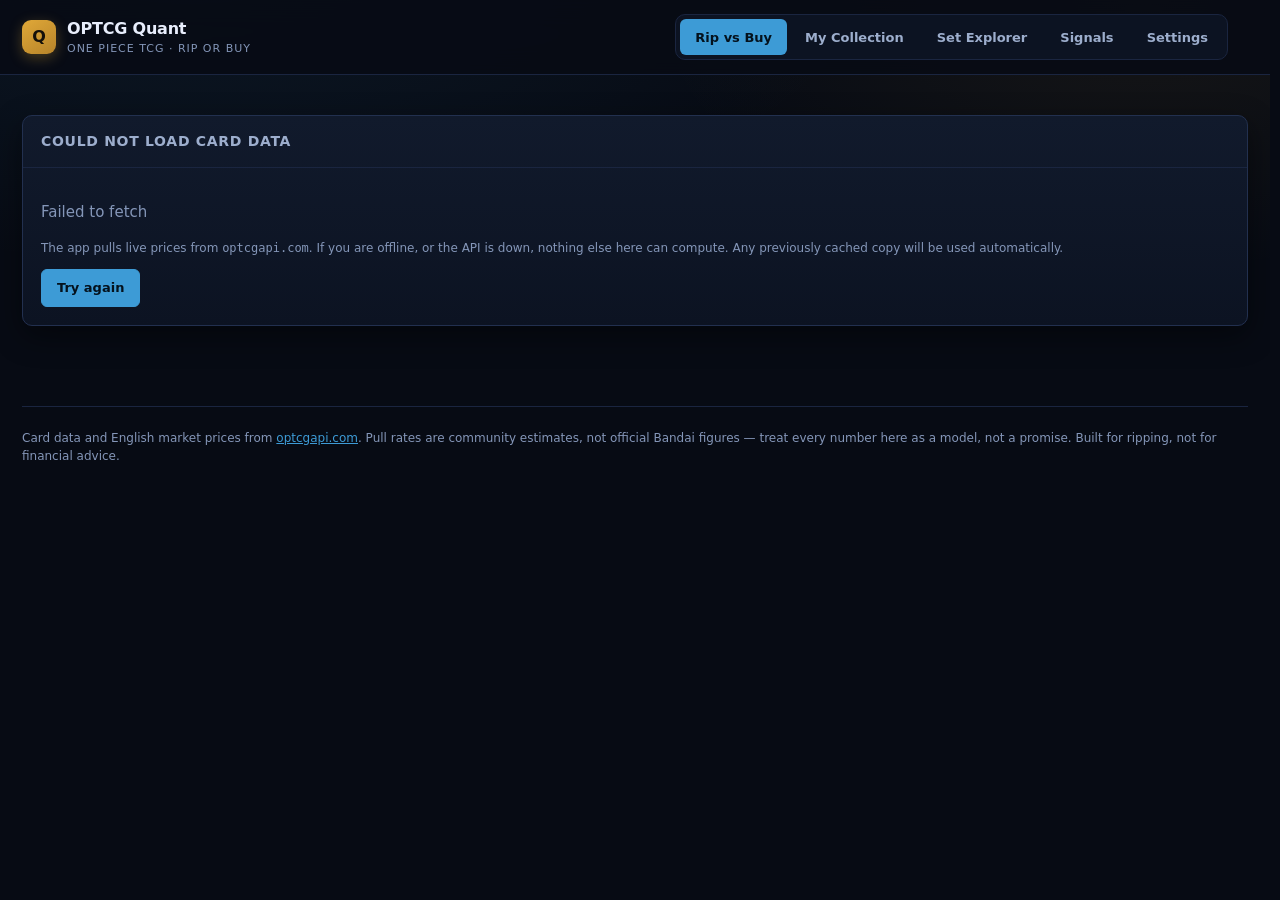
==== index.html @ d538aa59 "Add files via upload" ====
<!DOCTYPE html>
<!--
  OPTCG QUANT — One Piece TCG rip-or-buy analytics
  ================================================
  VERSION 1.0.0  ·  2026-07-25
    - First build. Four tabs: Rip vs Buy, Set Explorer, Signals, Settings.
    - Live English card + price data from optcgapi.com (3,485 cards, 21 sets),
      fetched once and cached in localStorage.
    - Rip vs Buy: per-pack odds, packs to 50/90%, and true cost to chase after
      crediting the value of everything else opened.
    - Variant taxonomy parses rarity out of card NAMES, because the API's
      `rarity` field returns the base rarity — "Kuzan (Manga)" ($1,060) is
      reported as an ordinary R.
    - Fixed during build: Super Alt Art / Red Super Alt Art / Gold / Silver
      were unclassified, dropping an $8,490 card into the Secret Rare slot and
      inflating OP-13 box EV to $2,300 (now $248).
    - Fixed during build: Premium Booster boxes are 20 packs x 10 cards, not
      6 x 6 as first assumed.
    - configFit() guards against pull-rate configs that do not match a set's
      actual card pool, which is how the Extra Booster error surfaced.
    - Box prices ship as ESTIMATES and are editable; EB-02 was corrected from
      $130 to $500 after the model's own output flagged it as implausible.

  VERSION 1.0.1  ·  2026-07-25
    - Fixed: the 13-day history panel hit the API on EVERY render of the Rip
      tab, so each search keystroke and each step of the friction slider fired
      a request (~40 for one slider sweep). Results are now memoised per card,
      concurrent renders share one in-flight promise, and a stale response can
      no longer overwrite the panel after the user has moved on. Failed lookups
      are not cached, so they retry. Search input debounced at 180ms.
      Verified: 21 slider steps = 0 requests, new card = exactly 1.
    - Card prices and EV were never affected — those come from the bulk payload
      cached in localStorage and only refresh on boot or an explicit Refresh.

  VERSION 1.0.2  ·  2026-07-25
    - SIMPLIFIED the Rip vs Buy verdict. It now compares one thing: what you'd
      spend on product to expect one copy, vs what the card sells for. Box price
      is the only input; sell friction moved into a collapsed "full math" panel
      and now defaults to 100% (you keep what you open), which matches how a
      collector actually behaves. Chasing a specific card almost always loses on
      this lens — that is the correct answer, not a bug.
    - FIXED: cardKey was card_image_id, which is NOT unique (41 collisions).
      OP07-076 is three different cards; clicking the $108 Carrot (SP) resolved
      to a $20 parallel because the slot scan returned the first id match. Key is
      now set_id|card_image_id|card_name — 3,484 unique of 3,485, the one
      remaining collision being a genuine duplicate row in the source.
      NOTE: this key format is also what any collection feature must store.
    - FIXED: the card image stretched vertically as the verdict box grew, because
      .cardhero is a flex row and defaulted to align-items:stretch. Now pinned to
      flex-start at 132x184 with aspect-ratio 63/88 — real card proportions.
    - Added ?v= cache busters to CSS/JS. BUMP THESE ON EVERY DEPLOY — GitHub
      Pages caches hard, and a stale engine.js silently serves old logic.

  VERSION 1.1.0  ·  2026-07-25   — English only + My Collection
    - REMOVED JP/CN/KR. No free feed exists for them: Yuyutei and CardRush have
      no public API, and every keyed alternative (tcgapi.dev, one-piece-api,
      tcgpricelookup) needs a secret that cannot live in a public repo. A
      manual-only region was dead weight, so the app is English-only now.
    - Card page no longer asks what a box costs. The verdict comes from odds and
      price alone: NOT A CHASE / RIP FOR IT / YOUR CALL / BUY THE SINGLE, keyed
      off how many boxes it takes to expect one copy. Sell friction and the
      cost-to-chase tables are gone. Box prices survive only in Set Explorer.
    - Card image 132px -> 248px (~1.9x), still locked to 63/88 card proportions.
    - NEW: My Collection. Multiple binders (Keeping / Trade-Sell), tap-to-add
      grid filtered by value, per-row qty, condition, grader + grade, cost paid.
      Cards you own now show on the card page as "you own N".
    - Collection rows are keyed on set_id|card_image_id|card_name — the only
      identifier that is unique. See the 1.0.2 note above for why.
    - `value` and `paid` are separate fields on purpose. Overloading one for
      both made a $3,500 graded card read as $3,500 spent. Gain is also computed
      only over cards that HAVE a recorded cost, and the UI says "on 1 of 2
      cards" rather than implying a portfolio-wide return.
    - Graded prices are entered by hand — no free API carries them (checked:
      PriceCharting, Scrydex and tcgpricelookup all need keys).
    - NEW: Google Sheets sync, one row per card. A cell caps at 50k characters
      (~700-900 cards), so the JSON-blob approach from prize-ledger would have
      broken within about three boxes of logging. Rows also give per-row
      last-write-wins, so two devices editing different cards both survive.
      Deletes are tombstones or they resurrect from the un-synced device.
      Backend is apps-script.gs; the /exec URL is pasted per device, never
      committed. POST uses text/plain to dodge the CORS preflight Apps Script
      cannot answer.
    - "Clear all my settings" no longer touches the collection.

  VERSION 1.2.0  ·  2026-07-25   — Signals calls + rip scoreboard
    - Signals: anything last priced over 30 days ago is now refused outright,
      dimmed and sorted last. It was ranking a 167-day-old scrape at #1 with a
      floor 150% above market. "Tightening" fell from 124 to 96 once stale rows
      stopped counting — about a quarter of that number was noise.
    - NEW: action calls — MUST BUY / HOLD / TRIM / WATCH / STALE. A call needs
      TWO facts to agree: supply (floor closing on market) AND momentum (13-day
      trend). Supply alone flags one overpriced listing on a dead card as a buy.
      Cards with tight supply but a flat price correctly land on WATCH.
    - NEW: "Scan trends" batch-loads 13-day history for the rows on screen,
      6 at a time, memoised. 61 cards in ~4 seconds.
    - NEW: Signals scope filter — all cards / cards I own / my trade binder.
      TRIM only ever fires on the trade binder; HOLD only on cards you own.
    - NEW: rip scoreboard. Log a box opening (set, count, cost) and mark cards
      as pulled or bought. Reports spent vs pulled per set. Bought singles are
      excluded from winnings — a shopping spree is not good luck.
    - Scoreboard shows "—" not "-100%" when you have logged a box but no pulls.
      That is unfinished bookkeeping, not a loss.
    - Box prices are NOT live and cannot be: optcgapi has no sealed endpoint and
      no free API carries sealed product. They stay hand-entered estimates.

  VERSION 1.3.0  ·  2026-07-25   — per-set pull rates
    - FIXED: Treasure Rares were unpullable. TR sat at 0 per box in every
      profile, so "Vista (TR)" ($23.50, OP-16) reported as impossible to pull
      and contributed nothing to EV. Now 0.04/box — 1 in 600 packs.
    - configFit gained the INVERSE check that would have caught it: a slot with
      cards in the pool but a rate of 0 is now an error, not silence. It only
      flagged rates >= 1 with an EMPTY pool before. The new check immediately
      found a second instance — PRB-01 has a Leader card at a 0 rate.
    - NEW: per-set pull rates. The editor now scopes to a profile (all sets of
      a type) or a single set; sets with their own rates are marked ✎ and can
      be reverted. Layering is profile default -> profile override -> set override.
    - Why this matters: sets really do differ. OP-01..03 have no SP cards at
      all, OP-13 swapped Manga Rares for Super Alt Arts (0 manga, 7 ultra),
      OP-14/15 are bigger sets (C58-60 vs the usual C45), and Manga pool size
      ranges 0-9. Base rarity structure is otherwise remarkably stable at
      C45 UC30 R26 SR10 SEC2 across nearly every OP set.
    - Note: slot POOL SIZE was already per-set everywhere — a card's odds are
      rate / poolSize / packs, so OP-09's 5 Manga Rares each correctly got a
      fifth of the odds of a set with one. Only the rate itself was shared.
    - Per-set editor shows each slot's actual card count and greys slots the
      set does not have.

  VERSION 1.4.0  ·  2026-07-25   — UX pass
    - Collection grid now TOGGLES. Tap adds one, tap again removes it; quantity
      is edited only in the table. Repeated taps silently inflating a count you
      cannot see was the wrong default on a grid of 120 images.
    - Grid marks now distinguish "in THIS binder" (green, tap removes) from
      "in another binder" (grey, tap still adds here). Quantities above 1 show
      a badge on the card.
    - Rip vs Buy card picker was a 155-row TEXT DROPDOWN in an app about card
      art, while the collection tab had an image grid. Both are now the same
      grid component.
    - Contrast: --ink-3 was #64789b, measuring 4.15-4.41:1 on 10-12px labels —
      under the WCAG AA floor of 4.5:1, and used app-wide. Now #8496b8, which
      measures 6.59:1. All 14 audited text styles pass.
    - Signals auto-scans trends on first visit. Calls are the whole point of
      that tab and they needed a button press to appear, so it looked broken.
    - Collection order fixed: binders -> add cards -> your cards -> scoreboard.
      The scoreboard used to sit between the picker and the list it describes.
    - Buttons min-height 38px; focus-visible outlines on all controls.
    - Verified: no horizontal overflow at 375px.

  VERSION 1.4.1  ·  2026-07-25   — cross-set search
    - The API's set_id is the PACK YOU PULL IT FROM, not the set the card is
      numbered for. SP and reprint chases are seeded into later sets: OP08-106
      Nami (SP) ($868) is filed under OP-09 because that is the box it comes
      out of. Every SP filed under OP-08 is likewise an older card
      (OP07-109, OP03-112, OP02-013, ST02/03/04/06). PRB-01 is 315 foreign
      cards out of 317.
    - This grouping is CORRECT for EV — a box's pool is what you can pull from
      it — but it made searching useless, because looking for OP08-106 inside
      OP-08 finds nothing.
    - Search now spans every set and labels each hit with the set you pull it
      from; clicking a hit follows to that set so the odds run against the
      right box. Empty search still shows just the open set.
    - Card page shows "numbered OP08 · pulled from OP09 packs" when the two
      disagree, and stays quiet when they match.

  VERSION 1.4.3  ·  2026-07-25   — layout stability (user-reported)
    - FIXED: layout jumped 15px sideways when switching tabs. Tabs differ in
      height, so some scroll and some do not; the scrollbar appearing and
      disappearing changed clientWidth 1920 <-> 1905 and slid the header 7px.
      html now uses scrollbar-gutter:stable + overflow-y:scroll. Measured after:
      width jump 0, header shift 0.
    - FIXED: the card panel resized card to card. Names run to 83 characters
      ("When Two Men Are Fighting the Last Thing I Need Is Some Half-Hearted
      Assistance!!!!"), so a long one wrapped to three lines and dragged the
      page with it. Title is clamped to two reserved lines (full name on hover),
      .cardhero has a min-height matching the card image, and the provenance
      line reserves its space so reprints do not grow the panel.
      Measured: hero height varies 1px across 5 very different cards, was 27px.
      Reported example was OP-14 "Buggy - OP09-051 (SP) (Gold)".
    - main#app has a min-height so the footer stops leaping on short tabs.

    WHY THIS WAS MISSED: every check up to now was computed-style or DOM based.
    The Browser pane is not displayed in this environment, so the page never
    composites and layout geometry reads as zeros — innerWidth 0, wrapW 28.
    Contrast and structure audits were valid; anything positional was not, and
    that gap was not stated. Forcing an explicit viewport with resize_window
    makes geometry real. DO THAT BEFORE CLAIMING ANY LAYOUT IS VERIFIED.

  VERSION 1.5.0  ·  2026-07-25   — rarity on the card grid
    - Every card thumbnail now carries a rarity chip, bottom-right on the art,
      where the real card prints it. Shown in both the Rip vs Buy chase grid
      and the collection picker.
    - The chip shows the PRINTED rarity, not the chase tier, because they
      differ: "Kuzan (Manga)" is stamped R, "Buggy (SP) (Gold)" is stamped R.
      Colour carries the treatment, text carries what is on the card, and the
      tooltip names the tier.
    - ★ prefix for parallels / alternate arts — real cards print a star above
      the rarity letter, so this is the card's own convention, not decoration.
    - There is NO official Bandai rarity colour spec; the letter is plain text.
      What is documented is the physical treatment, so colours key to that:
      SEC gold borders + textured foil -> gold; SR/R metallic rainbow border ->
      holo sweep; Manga Rare monochrome manga art -> greyscale; Gold/Silver
      variants -> gold/silver; C/UC no foil -> flat grey; PR not pack-pullable
      -> dashed and deliberately dull.
    - Covers all 12 tones across 3,485 cards. Verified: tile heights identical,
      no chip clipping, hero height still stable to 1px.

  VERSION 1.5.1  ·  2026-07-25
    - Rarity chip moved OFF the artwork and into the metadata row: price on the
      left, rarity on the right, card id beneath. Scans better than an overlay
      and stops the chip covering art on small tiles.
    - Grid column 96px -> 108px so the widest real case fits on one line:
      "$3,916  ★SEC" over "OP05 · OP05-119". Verified across 144 starred cards,
      zero wrapping.

  VERSION 1.5.2  ·  2026-07-25   — rarity corrections (user-reported)
    - Price is centred in the tile again. flex space-between had pushed it left
      to make room for the chip; the chip is now absolutely positioned at the
      right edge and takes no part in the flow. Measured: price 0px off centre
      on every tile, chip inset 7px, no overlap.
    - FIXED: SP cards showed their BASE rarity instead of SP. "Ms. All Sunday
      (SP)" is stamped SR underneath and was reading SR. SP and TR are printed
      designations in their own right, so they now display as SP / TR.
    - FIXED: Manga Rares had no star. "Sakazuki (Manga)" now reads ★SR. Manga
      Rares are an alternate-art treatment and carry the star like any other;
      the Super Alt / Gold / Silver tier does too.
    - Star rule is now slot-based (ALT, MANGA, ULTRA) rather than a tag list,
      so it cannot miss a treatment the way an explicit list did.

  VERSION 1.6.2  ·  2026-07-25   — DON!! cards, grid height, click to enlarge
    - DON!! cards were missing because they live on a SEPARATE endpoint with a
      different schema: no set_id, no card_set_id, and the set only present as
      a trailing code inside optcg_don_name ("... - The Azure Sea's Seven
      (OP14)"). One allSetCards fetch could never see them. 187 added,
      normalised into the standard record shape. Total 3,485 -> 3,672.
    - Most DON!! cards are NOT booster pulls — they ship in Double Pack Sets,
      Tin Packs, Devil Fruits Collections, anniversary packs and tournament
      prizes. 129 classed as booster-pullable, 58 excluded from pack EV but
      still browsable and collectable. Gold Zoro DON!! (PRB-01) is $729.
    - DON slot added to all three profiles: 1/box standard and extra, 2/box
      premium (displays ship 2 foil DON!! alongside the packs), taken out of
      the common count so the box still totals correctly.
    - configFit "structure does not match" threshold raised from 1 to 5 cards
      per box. One absent DON!! is a gap in the source data, not a broken
      product structure; 72 absent uncommons (the original Extra Booster bug)
      still trips it. Caught a real miss on the way: the Extra profile had no
      DON rate while EB-03 has 7 DON!! cards.
    - Chase grid is sized in JS to an exact number of whole rows (2 for the
      chase picker, 3 for the collection picker). The old fixed 460px sliced
      the third row in half. Measured twice per render because the first pass
      runs before card art has sized, which reported tiles 10px taller and left
      2.1 rows showing. Re-fits on window resize.
    - Click (or Enter/Space) the card image on Rip vs Buy for a full-size view.
      Escape, the × or the backdrop closes it; focus returns to the image.
    - Two self-inflicted bugs found in testing: the lightbox image collapsed to
      2x3px because aspect-ratio with auto width AND height gives no definite
      size — max constraints alone fixed it; and the provenance note fired on
      every DON!! ("numbered DON · pulled from PRB01 packs") since they carry
      no set number.

  VERSION 1.7.1  ·  2026-07-25   — DON!! fixes, rarity filter, scrollbars
    - FIXED (user-reported): OP-16's regular alt-art DON!! was invisible. Its
      group label is "DON!! Card (Alternate Art) - The Time of Battle" with NO
      trailing (OP16) code, and the parser required one. Now falls back to
      matching the set NAME. Also widened the code pattern, which only ever
      matched OP-PR incorrectly (promos, excluded anyway).
    - The OP-16 Gold DON!! image was not broken by us: 4 records ship
      card_image: null from the API (OP-16 Gold, EB-03 Boa Hancock Gold, EB-03
      Uta Gold, PRB-02 Rob Lucci Gold). They now render a hatched placeholder
      at true card proportions instead of an invisible gap, and the placeholder
      is not click-to-enlarge since there is nothing to enlarge.
    - NEW: rarity filter on the chase list, with live counts for the open set
      ("Secret Rare (2)"), plus a "Chase only" option collapsing SEC + alt art
      + SP + manga + ultra + TR. OP-16 goes from 157 cards to 38.
      Slots the set does not contain are hidden rather than shown as zero.
    - Scrollbars themed app-wide: thin, track in the surface colour, pill thumb
      that lights up on hover. Panels and grids use their own lighter track so
      the bar does not read as a seam.

  VERSION 1.7.2  ·  2026-07-25   — frozen price detection
    - TCGplayer's market_price is a ROLLING WEIGHTED AVERAGE OF RECENT
      COMPLETED SALES, not lifetime history and not listings. Weighted toward
      recent sales; the exact window is proprietary. The API exposes no
      sale-level data — probed /sales/, /history/, /month/, /alltime/, all 404.
      The 13-day endpoint is the only temporal data there is.
    - FOUND: for a card nobody has repriced, that endpoint replays the same
      figure 13 times. A 392-day-old SPR returns $249.21 thirteen times over.
      Flat and frozen are identical in the data and opposite in meaning, and
      the old code read frozen as "price is stable".
    - parseHistory now returns `frozen`. actionTag refuses to derive momentum
      from it (NO TREND rather than WATCH), and the history panel explains what
      a flat line actually means instead of drawing a straight sparkline.
    - Note date_scraped is when the SCRAPER LOOKED, not when the price moved:
      Boa Hancock (SP) was scraped 1 day ago and is still frozen. Sampling 40
      fresh cards over $100 found 13% frozen — no recent sales at all, which is
      normal for chase cards that trade rarely.
    - Staleness concentrates at the top end: 96% of all cards are under a week
      old, but 32 of the cards over $50 are past 180 days. Worst is Belo Betty
      (SPR), $174.62, 392 days.

  VERSION 1.8.0  ·  2026-07-25   — engineering review
    P0 SILENT DATA LOSS: save() swallowed quota failures and every collection
      write ignored the result. A full localStorage meant your binder vanished
      on reload with no warning. saveCritical() now retries after dropping the
      1.3MB card cache (safe — it refetches) and, failing that, tells you and
      points at Sheets sync. Card-cache writes still fail quietly, correctly.
    P0 SYNC WOULD BREAK AS THE COLLECTION GREW: the Apps Script issued ONE
      setValues() call per updated row, and the client pushed the whole
      collection on every save. Editing one quantity in a 200-card binder meant
      200 sequential sheet writes — tens of seconds, eventually a timeout.
      Server now merges in memory and writes each block in a single call
      (2 API calls regardless of size); client sends only rows touched since
      the last confirmed push. Measured: one edit now sends 1 row, not all.
      "Save now" still forces a full resend or it would look broken.
    P1 TOMBSTONES WERE FOREVER: deleted rows stayed in localStorage and the
      sheet permanently, inflating every payload for the life of the app. Now
      compacted at boot past 90 days. Trade-off stated plainly: a device that
      has not synced in 3 months could resurrect a deleted card. Verified a
      200-day tombstone is purged and a 5-day one is kept.
    P1 NO ERROR BOUNDARY: any throw inside a render left the tab blank with
      only a console message. renderActive() now catches, shows the error and
      a reload button, and says the collection is unaffected. Verified.
    PERF: buildSetIndex now exposes a pre-sorted flat `all` array; the Signals
      tab was rebuilding that by walking every slot of all 21 sets on each
      filter change, and can now break early on the price floor. Honest result:
      Signals is 67ms on first visit (index build, then cached) and ~19ms
      after, and is DOM-bound — 342 rows / 272KB of HTML, 11ms of which is
      insertion alone. Not worth virtualising for a personal desktop app.
      Verified row count against an independent walk: 342 = 342.

  VERSION 1.9.1  ·  2026-07-25   — scan everything, cache it
    - The 60-card scan cap is gone. Measured: one history request is ~135ms, so
      at 6 in flight the whole $50+ list (342 rows) finishes in about 18s and
      $20+ (540) in roughly 30s. Concurrency stays at 6 on purpose — this is
      someone else's free API and 300 parallel sockets to save a few seconds is
      not a trade worth making.
    - Scanning is now stoppable: the button becomes an amber "Stop (54/181)"
      and only the six in-flight requests finish. Table repaints every 1.5s so
      calls appear as they resolve.
    - History is CACHED TO DISK for 12 hours (~95KB for 300 cards). Previously
      the cache was memory-only, so an 18-second scan was discarded on every
      reload and paid again. Verified: after a reload the tab makes ZERO
      requests and shows all 23 calls immediately.
    - FOUND WHILE TESTING: 41 of 341 requests were failing every scan. DON!!
      cards carry the literal string "DON" as their card id, so
      /twoweeks/DON/ 404s for all 42 of them — and because failures are evicted
      to allow retry, they were re-requested on every future sweep, forever.
      They are now skipped with a settled non-retryable result. Requests per
      full scan: 341 with 41 failures -> 299 with none.
    - Counts no longer treat DON!! rows as outstanding work: "Trends loaded
      300/300 · 42 DON!! have no history feed" instead of a total that could
      never be reached.

  VERSION 1.10.0  ·  2026-07-25   — Gold DON!! split out of the DON!! pool
    - The "uniform within slot" weakness was previously written off as
      unfixable. It was not, at least not here. PRB-01's DON!! pool held 27
      Gold averaging $131.11 (max $729) alongside 29 plain averaging $1.98 —
      a 66x gap, with Gold carrying 98% of the pool's value — and the model
      drew all 56 as equally likely at $64.24 each.
    - This is the SAME defect class as the Super Alt Art bug: a distinct
      printing sharing a slot with ordinary cards. It is not a hidden pull
      weight, so it does not need data nobody publishes — it needs its own slot.
    - New DONGOLD slot for Gold/Silver DON!!. Rates: 0.2/box premium,
      0.1/box standard and extra (estimates, tunable per set like every other
      chase rate).
    - Effect, and the reason it mattered: DON!! was contributing $128 of
      PRB-01's $353 box EV — 36% of the whole box resting on that average.
      PRB-01 now reads $255 (+82% rather than +152%), PRB-02 $221. The DON!!
      slot contributes $4 and Gold DON!! $26, which is a defensible split
      instead of one number averaging a $729 card with a $2 one.
    - Genuinely unfixable remainder: within Gold DON!! (27 cards, $5 to $729)
      the uniform assumption still applies. Splitting further would need
      per-card weights that really are unpublished.

  VERSION 1.11.0  ·  2026-07-25   — trade rate, Biggest hit fix, ≥$5 column
    - FIXED (user-reported): Set Explorer's "Biggest hit" was showing the wrong
      card entirely. It read conc.all[0], which is sorted by EV CONTRIBUTION
      (copies per box x price), so a cheap card with good odds outranked the
      actual chase. OP-09 reported $120 (Zoro-Juurou) instead of its $5,500
      Gol.D.Roger (Manga); EB-01 $35 instead of $1,720; EB-03 $9 instead of
      $1,351. Now reads idx.all[0], which is sorted by price, and names the
      card underneath so it can be eyeballed.
    - NEW column "Singles >=$5": what one copy of every card at or above $5
      would cost, with the card count. OP-09 is $17,194 across 34 cards.
      Sortable like the rest.
    - NEW per-binder trade rate. Vendors do not trade 1:1, so a trade binder
      valued at full market is a number you can never realise. Each binder
      carries its own percentage (default 80% for trade, 100% for keeps), so a
      shop at 60% and a friend at 90% can be separate binders. Shown on the
      binder row, the headline stat and the card list header, always alongside
      the market figure rather than replacing it.
    - Slider commits on release, not on every step, or each drag notch would
      rewrite the binder and queue a sheet push.
    - SHEET SCHEMA CHANGED: collections gained a tradePct column. If you have
      already deployed the Apps Script and created the sheet, delete the
      "collections" tab and let it rebuild, or the columns will be misaligned.

  VERSION 1.12.0  ·  2026-07-25   — second engineering review
    P0 SHEET SCHEMA CORRUPTION (self-inflicted last version): rows are read and
      written by column POSITION, and sheetFor() only wrote headers when
      CREATING a sheet. Inserting tradePct at index 3 meant an existing sheet
      would read createdAt as the trade rate and shift every later column by
      one. The previous note told the user to delete the tab — a workaround,
      not a fix. sheetFor() now compares the stored header to the current
      column set and MIGRATES: re-keys every row by its old header names and
      rewrites under the new one. Column order can change freely from here.
    P1 TOMBSTONE COMPACTION WAS INERT WITH SYNC ON: the client dropped
      tombstones past 90 days, then the next pull merged them straight back
      because the SHEET never compacted — and the sheet is the copy that grows
      without bound. Verified the round trip restored a 200-day tombstone.
      Apps Script now purges on the same 90-day cutoff during upsert, while the
      block is already in memory, so it costs nothing. Both sides must keep the
      same constant or they will fight.
    P1 UNBOUNDED NUMBER INPUTS: quantity and money fields took anything.
      Entering 999999 as a quantity reported a portfolio of $1,158,108,842, and
      a negative cost basis made the scoreboard's return meaningless. Values
      are now clamped (qty 0-9999, money 0-1,000,000) rather than rejected, so
      an edit is never silently dropped. Box-open logging bounded the same way.
      Verified: -500 -> 0, 999999 -> 9999, qty 0 still deletes the row.

    NOT FIXED, deliberately:
    - No way to move a card between binders; you delete and re-add. Real gap,
      but the fix is a UI affordance rather than a correctness issue.
    - Click-to-enlarge exists only on the Rip vs Buy card, not the collection
      grid. Inconsistent, low cost to live with.
    - app.js is now ~1,600 lines. Still not worth splitting: the recurring bugs
      have been logic and data-shape errors, which a refactor would not catch.
      Unit tests over engine.js (pure functions, no DOM) would.

  VERSION 1.13.0  ·  2026-07-25   — move cards between binders
    - Reclassified from "missing affordance" to MUST FIX after measuring it.
      Delete-and-re-add lost SEVEN fields: qty, condition, grader, grade,
      value, paid, and src. Two of those matter beyond annoyance — `paid` is
      the cost basis the scoreboard runs on, and `src` reset from "buy" to
      "pull", which would have recounted a bought single as a pull and
      inflated the rip scoreboard. Deciding to sell something you kept is a
      routine action; it should not corrupt your numbers.
    - Each row now has a "move…" picker listing the other binders. Verified all
      seven fields survive the move intact.
    - Moving onto an identical row in the destination MERGES rather than
      leaving two rows of the same card: quantities sum, and a cost basis is
      kept if only one side had one. Same card in a different state (graded vs
      raw, pulled vs bought) stays a separate row, which is correct — those are
      different physical cards. Verified qty 2 + qty 1 -> one row of qty 3.

  VERSION 1.14.0  ·  2026-07-25   — engine tests
    - NEW tests.html: 40 tests, 10 suites, over engine.js and collection.js.
      Open it in a browser. No build, no dependencies, no network — the same
      constraint as the rest of the project (there is no node on this machine).
    - Every test guards a bug that ACTUALLY HAPPENED, and is named after it.
      Not coverage theatre: cardKey collisions (three separate id fields that
      looked unique and were not), the variant tags that dropped an $8,490 card
      into the Secret Rare slot, configFit only checking one direction so
      Treasure Rares became unpullable, chaseConcentration's ordering that made
      "Biggest hit" show $120 instead of $5,500, frozen price series reading as
      "stable", gain computed over a partial cost basis, and pulls vs buys in
      the scoreboard.
    - MUTATION TESTED, because a suite that passes on the first run has proven
      nothing. Removing 'Super Alternate Art' from the tag whitelist failed
      exactly one test with the original symptom (got "SEC", wanted "ULTRA").
      Reverting cardKey to card_image_id failed exactly the two collision
      tests. Both reverted; suite green at 40/40.
    - Watch the cache when running these: the first mutation appeared to pass
      because ?v= on the script tags had not changed, so the browser served the
      old data.js. Bump the ?v= in tests.html when testing a change, or you
      will verify against stale code — the same trap that hid a bug earlier in
      this project.

  VERSION 1.15.1  ·  2026-07-25   — starter decks and promos added
    - Only two of the API's four catalogues were ever wired up. Missing:
      538 starter-deck cards (/api/allSTCards/) and 1,082 promos
      (/api/allPromos/ — the DOCUMENTED /api/allPromoCards/ path 404s).
      That covered every winner, judge, regional, championship, Treasure Cup,
      anniversary, illustration and serial-numbered card in the game.
      Database 3,672 -> 5,292 cards. Cache 1.27MB -> 1.89MB.
    - They are worth having: Yamato (Serial Numbered) $4,250, Boa Hancock
      (CS 26-27 Regionals) $3,500, Zoro (Championship 25-26 Regionals) $3,100,
      Nami (2025 New Year Event Winner) $2,500.
    - PROMOS NEEDED THEIR OWN NAMESPACE. Their set_id is the card's
      ORIGINATING set ("OP09"), not the product, so merging them raw would have
      dropped judge cards straight into OP-09's pack pool and wrecked its odds
      and EV. 296 of the 1,082 also share a card_image_id with a booster card.
      They now live under set_id "PROMO" with the origin preserved separately.
      Verified: zero non-booster cards in any booster pool, and OP-16 / OP-09 /
      PRB-01 box EV unchanged.
    - Starter decks kept their own clean ST-01..ST-30 ids, which cannot collide.
    - Products are split by KIND: booster drives odds, EV and signals; decks and
      promos are browsable and collectable but never pullable. Rip vs Buy still
      lists 21 sets; the collection picker now offers all 52, grouped as
      Booster sets / Promos & event cards / Starter decks.
    - Collection search now spans every product — a promo is rarely filed where
      you would guess — capped at 200 tiles since it is a picker, not a
      catalogue. Booster browsing also now includes excluded cards (box
      toppers, non-booster DON!!) so a card you own is always findable.
    - Deduped on load: four byte-identical records ship twice (two ST-25 cards,
      a Gecko Moria). Each was sitting in its slot pool twice and skewing that
      slot's average.
    - Engine tests still 40/40.

  VERSION 1.16.0  ·  2026-07-25   — colour filter, badge fix, locked binders
    - NEW colour filter on the chase list, stacking with rarity rather than
      replacing it. Each dropdown counts against the OTHER's selection, so
      choosing Red rewrites the rarity counts (OP-16: 157 -> 30) and picking
      Alt Art then narrows to 6. card_color is space-separated for multicolour
      cards ("Green Red"), so matching is by inclusion — a Green/Red card
      appears under both, which is how a player thinks about it. If the current
      rarity does not exist in the chosen colour the filter falls back to All
      rather than showing an empty grid. Verified 0 non-Red tiles under Red.
    - FIXED: rarity badges overlapped the price on the collection grid. My
      fault — the chip was absolutely positioned, so it was out of flow and the
      centred price could not see it. Fine at the Rip tab's 149px tiles, broken
      on the collection's 124px ones: 2 of 47 collided, worst "$31.59" touching
      "★SEC" at 0px. .pmeta is now a 1fr/auto/1fr grid, so the price holds the
      centre line and the chip owns the right track — tracks cannot overlap.
      Chip also reduced 9.5px -> 8.5px. Verified: 0 overlaps, 4px minimum gap,
      price still 0px off centre.
    - Keeping and Trade / Sell are now PERMANENT. The keep/trade split drives
      the trade rate, the Signals scope filter and the "you already own this"
      check, so deleting either would leave features pointing at nothing.
      Marked with a lock, delete button hidden, and the handler refuses even if
      the button is reinstated. Binders you create yourself stay deletable.
      Existing collections migrate: the oldest binder of each kind is locked.
    - Sheet schema gained a `locked` column; the migration added in 1.12.0
      handles it automatically, no manual step.

  VERSION 1.16.1  ·  2026-07-25
    - FIXED: the binder lock icon dropped onto its own full-width line below
      the name instead of sitting beside it. CSS specificity, self-inflicted:
      `.binder .bn span { display:block }` was written for the subtitle line
      but matched ANY span inside .bn, including the lock nested in the name —
      so it inherited display:block and rendered 248px wide, 15px lower.
      Scoped to `.bn > span` (direct child) and gave the lock its own
      .lockicon class. Name block back to one line (29px -> 15px).

  VERSION 1.17.2  ·  2026-07-25   — third engineering review (CSS focus)
    P0 PROMOS INVENTED RIPPING PROFIT. Adding promo and starter-deck catalogues
      in 1.15.1 reintroduced the bought-as-pulled bug in a new shape: newItem
      defaults src to 'pull', so a $3,499 Regionals card you BOUGHT appeared as
      a phantom "PROMO" row in the rip scoreboard with $3,499 winnings against
      $0 spend, inflating the return on ripping. Fixed on two layers — the
      collection now defaults non-pullable cards to 'buy', and scoreboard()
      takes an isBooster predicate and refuses any key that is not a booster
      set even if the flag says otherwise. Two regression tests added (42 now).
    CSS AUDIT — the recurring failure mode, so it got a systematic pass rather
      than an eyeball. Found 7 selectors of the exact shape that has now bitten
      twice: a descendant selector ending in a bare tag AND setting
      display:block, which anything later nested inside inherits and drops onto
      its own full-width line. Two had already fired (binder lock, rarity chip);
      five were waiting. All scoped to direct children:
        .brand-txt > span   .binder .bn > b   .binder .bn > span
        .pick > img         .cardcell .nm > b .cardcell .nm > span
        .lb-fig > img       .lb-fig figcaption > b/span
      Verified 0 remaining, and every element still renders as intended.
    - Removed dead .region-pick CSS — the JP/CN/KR selector went in 1.1.0 and
      its styles outlived it by sixteen versions.
    - nav.tabs buttons 29px -> 36px. Primary navigation deserves a real touch
      target; the dense in-table controls stay small on purpose, since growing
      them would break the eight-column collection table.
    - Layout audited at 1440px and 375px across Rip / Collection / Signals:
      no sibling overlap, no element escaping its container, no clipped text,
      no horizontal page overflow. The new two-column rarity/colour filter row
      stacks correctly on mobile.

    CACHE-BUSTING HAZARD, worth remembering: the ?v= string identifies a URL,
    not a moment. Bumping index.html to ?v=1.17.0 and loading the app BEFORE
    editing collection.js cached collection.js?v=1.17.0 with pre-edit content —
    tests.html then requested the same URL and silently got the stale file, so
    two genuinely-passing tests reported as failures. Bump the version AFTER
    the last edit of a round, or verify against a version string never used.

  VERSION 1.18.1  ·  2026-07-25   — phone compatibility (Samsung S25 Ultra)
    Tested at 412x915 and 480x1040 portrait (the two viewports an S25 Ultra
    reports depending on display scaling) and 1040x480 landscape.
    P0 THE COLLECTION TABLE WAS UNUSABLE ON A PHONE. The mobile grid rules used
      a bare `1fr`, which carries an automatic minimum of `auto` — so the
      eight-column table did not scroll inside its track, it BLEW THE TRACK OUT.
      On a 412px screen that produced an 889px wrapper whose extra 507px was
      clipped rather than scrollable, leaving Paid, Value, source and the move
      picker permanently unreachable. Every mobile track is now minmax(0,1fr).
    P1 TABLES SQUASHED INSTEAD OF SCROLLING. Once the track was constrained the
      table compressed to 53px columns — visible, useless. Data tables now have
      a min-width floor (#col-tbl 860, #sig-tbl 800, #sets-tbl 740) so they keep
      readable columns and scroll sideways, which is correct on a narrow screen.
      Verified: wrapper 383px, table 889px, scrolls to the last column, controls
      usable (qty 62px, move picker 105px).
    - Verified across all five tabs at both portrait widths: no element escapes
      its container, no horizontal page overflow, no clipped text, and every
      touch target is at least 32px.
    - Landscape 1040x480: lightbox fits (394px tall image, caption visible,
      close button reachable), card grid still shows whole rows.
    - Every CSS and JS feature the app relies on is supported: aspect-ratio,
      scrollbar-gutter, backdrop-filter, -webkit-line-clamp, grid minmax,
      custom properties, background-clip, fetch, localStorage, sendBeacon.
      Samsung Internet is Chromium, so it behaves as Chrome does here.
    - KNOWN, not fixed: card art is 600x838 native, shown at 248px on a ~3x
      display, so the hero image is slightly soft on a high-DPI phone. The API
      serves no larger asset.

  VERSION 1.19.1  ·  2026-07-25   — Apps Script is now tested
    - Previously flagged as "cannot be tested without deploying". That was too
      pessimistic and the go/no-go was wrong because of it. apps-script.gs is
      plain JavaScript; only SpreadsheetApp, LockService and ContentService are
      Google-specific. tests-sheet.html mocks those with an in-memory
      spreadsheet (1-indexed ranges, getLastRow, clearContent, insertSheet) and
      runs the REAL, UNMODIFIED script against it. 20 tests, 6 suites.
    - Covers: push/pull round trip, null money fields staying null, lazy sheet
      creation, last-write-wins, stale pushes not rolling back newer edits,
      duplicate ids inside one payload, tombstone persistence and compaction,
      the schema migration that realigns shifted columns, batched writes, and
      malformed input (no id, empty payload, unknown action, empty sheet).
    - MUTATION TESTED, twice.
      Disabling the schema migration failed the realignment test with the exact
      column shift it guards ("got id,name,kind,createdAt... wanted
      id,name,kind,tradePct,locked,createdAt...").
      Reverting upsert to one write per row failed FOUR tests: the batching
      assertion (50 setValues instead of <=2) and three compaction tests, which
      surfaced the ghost rows a per-row write leaves behind — keep1 duplicated
      and stale t2-t5 lingering under the block. That is precisely what the
      clearContent guard exists to prevent, now proven rather than assumed.
    - Two initial failures were MY TEST's fault, verified before blaming code:
      sheets are created lazily (an items-only push creates only items), and a
      toy updatedAt of 2000 is 1970 — older than the 90-day cutoff, so the
      tombstone was correctly swept. Both rewritten; the second became its own
      test since the behaviour is worth pinning.
    - STILL UNVERIFIED, and only a real deployment can settle it: Google's own
      runtime — actual setValues semantics, execution limits, quotas, the
      "Anyone" deployment permission, and CORS from a browser. The logic is
      proven; the platform is not.
-->












<html lang="en">
<head>
<meta charset="utf-8">
<meta name="viewport" content="width=device-width, initial-scale=1">
<title>OPTCG Quant — Rip or Buy?</title>
<!-- ?v= is a cache buster. GitHub Pages caches aggressively, so BUMP THESE on
     every deploy or returning visitors keep running the old JS. -->
<link rel="stylesheet" href="styles.css?v=1.18.1">
</head>
<body>

<header class="top">
  <div class="top-in">
    <div class="brand">
      <div class="brand-mark">Q</div>
      <div class="brand-txt">
        <strong>OPTCG Quant</strong>
        <span>One Piece TCG · rip or buy</span>
      </div>
    </div>

    <nav class="tabs" id="tabs" role="tablist">
      <button role="tab" data-tab="rip"        aria-selected="true">Rip vs Buy</button>
      <button role="tab" data-tab="collection" aria-selected="false">My Collection</button>
      <button role="tab" data-tab="sets"       aria-selected="false">Set Explorer</button>
      <button role="tab" data-tab="signals"    aria-selected="false">Signals</button>
      <button role="tab" data-tab="settings"   aria-selected="false">Settings</button>
    </nav>

    <div class="sync-chip" id="sync-chip" title="Google Sheets sync"></div>
  </div>
</header>

<div class="wrap">

  <!-- boot / loading -->
  <div id="boot" class="loader">
    <div class="spin"></div>
    <div>
      <div id="boot-msg">Loading the One Piece card database…</div>
      <div class="small muted" style="margin-top:6px">optcgapi.com · ~2.3 MB · cached locally after the first load</div>
    </div>
  </div>

  <div id="boot-error" class="hidden" style="padding:40px 0">
    <div class="panel">
      <div class="panel-h"><h2>Could not load card data</h2></div>
      <div class="panel-b">
        <p id="boot-error-msg" class="muted"></p>
        <p class="small muted">The app pulls live prices from <code>optcgapi.com</code>. If you are offline, or the
           API is down, nothing else here can compute. Any previously cached copy will be used automatically.</p>
        <button class="btn primary" id="retry">Try again</button>
      </div>
    </div>
  </div>

  <main id="app" class="hidden">

    <!-- ================================================== RIP vs BUY ==== -->
    <section class="view" data-view="rip">
      <div class="grid g-side">

        <div class="panel">
          <div class="panel-h"><h2>Pick your chase</h2></div>
          <div class="panel-b">
            <label class="fld">
              <span>Set</span>
              <select id="rip-set"></select>
            </label>
            <label class="fld">
              <span>Search card</span>
              <input type="search" id="rip-search" placeholder="Shanks, Zoro, OP01-120…" autocomplete="off">
            </label>
            <div class="grid g-2" style="gap:10px">
              <label class="fld" style="margin-bottom:13px">
                <span>Rarity</span>
                <select id="rip-rarity"></select>
              </label>
              <label class="fld" style="margin-bottom:13px">
                <span>Colour</span>
                <select id="rip-color"></select>
              </label>
            </div>
            <div class="fld">
              <span>Chase card <b id="rip-count" class="mono" style="color:var(--ink-3);font-weight:600"></b></span>
              <div id="rip-grid" class="cardgrid"></div>
            </div>

          </div>
        </div>

        <div id="rip-out"><div class="panel"><div class="panel-b muted">Pick a card to run the numbers.</div></div></div>
      </div>
    </section>

    <!-- ================================================== COLLECTION ==== -->
    <section class="view hidden" data-view="collection">
      <div class="grid g-4" id="col-stats" style="margin-bottom:18px"></div>

      <div class="grid g-side">
        <div>
          <div class="panel" style="margin-bottom:18px">
            <div class="panel-h">
              <h2>Binders</h2>
              <button class="btn ghost small" id="col-new" style="margin-left:auto">+ New</button>
            </div>
            <div class="panel-b" id="col-list"></div>
          </div>

          <div class="panel">
            <div class="panel-h"><h2>Google Sheets</h2></div>
            <div class="panel-b" id="sync-panel"></div>
          </div>
        </div>

        <div>
          <div class="panel" style="margin-bottom:18px">
            <div class="panel-h"><h2>Add cards</h2>
              <span class="small muted" style="margin-left:auto" id="add-target"></span></div>
            <div class="panel-b">
              <div class="grid g-2">
                <label class="fld"><span>Set</span><select id="add-set"></select></label>
                <label class="fld"><span>Minimum value — hides bulk you would never sell</span>
                  <select id="add-min">
                    <option value="0">Everything</option>
                    <option value="1" selected>$1+</option>
                    <option value="3">$3+</option>
                    <option value="10">$10+</option>
                  </select></label>
              </div>
              <label class="fld"><span>Search</span>
                <input type="search" id="add-search" placeholder="Shanks, OP01-120…" autocomplete="off"></label>
              <div class="note small" style="margin-bottom:12px">
                Tap a card to add it. Base rares median <b>$0.22</b> and commons <b>$0.07</b>,
                so the $1 filter drops ~80% of the cards while keeping ~85% of the value.
              </div>
              <div id="add-grid" class="cardgrid"></div>
            </div>
          </div>

          <div class="panel" style="margin-bottom:18px">
            <div class="panel-h"><h2 id="col-title">Cards</h2>
              <span class="small muted" style="margin-left:auto" id="col-sub"></span></div>
            <div class="tbl-scroll">
              <table class="tbl" id="col-tbl">
                <thead><tr>
                  <th>Card</th><th>Set</th><th>State</th>
                  <th class="num">Qty</th><th class="num">Each</th><th class="num">Paid ea.</th>
                  <th class="num">Value</th><th></th>
                </tr></thead>
                <tbody></tbody>
              </table>
            </div>
          </div>

          <div class="panel">
            <div class="panel-h"><h2>Has ripping paid?</h2>
              <span class="small muted" style="margin-left:auto" id="score-sub"></span></div>
            <div class="panel-b">
              <div class="grid g-4" style="gap:10px;align-items:end;margin-bottom:12px">
                <label class="fld" style="margin:0"><span>Set opened</span><select id="op-set"></select></label>
                <label class="fld" style="margin:0"><span>Boxes</span>
                  <input type="number" id="op-boxes" min="1" step="1" value="1"></label>
                <label class="fld" style="margin:0"><span>Total paid</span>
                  <input type="number" id="op-cost" min="0" step="1" placeholder="150"></label>
                <button class="btn primary" id="op-add">Log opening</button>
              </div>
              <div id="score-body"></div>
            </div>
          </div>
        </div>
      </div>
    </section>

    <!-- ================================================ SET EXPLORER ==== -->
    <section class="view hidden" data-view="sets">
      <div class="panel" style="margin-bottom:18px">
        <div class="panel-h">
          <h2>Every set, ranked</h2>
          <span class="small muted" style="margin-left:auto" id="sets-sub"></span>
        </div>
        <div class="tbl-scroll">
          <table class="tbl" id="sets-tbl">
            <thead>
              <tr>
                <th class="sortable" data-sort="name">Set</th>
                <th class="sortable num" data-sort="box">Box price</th>
                <th class="sortable num" data-sort="evBox">EV / box</th>
                <th class="sortable num" data-sort="evPack">EV / pack</th>
                <th class="sortable num" data-sort="roi">Return</th>
                <th class="sortable num" data-sort="conc">Top-5 share</th>
                <th class="sortable num" data-sort="best">Biggest hit</th>
                <th class="sortable num" data-sort="over5">Singles &ge;$5</th>
                <th class="num">Cards</th>
              </tr>
            </thead>
            <tbody></tbody>
          </table>
        </div>
      </div>
      <div class="note warn small" style="margin-bottom:14px">
        Rows marked <span class="tag est">?</span> are Extra and Premium Boosters, whose per-pack rarity
        structure Bandai has never published. Their box and pack counts are confirmed; the rarity split is
        inferred from each set's own card pool, so read those returns as rough.
      </div>
      <div class="note warn small">
        <strong>Return</strong> is expected sealed value against box price, before you sell anything.
        It is an average across infinite boxes — not what your box will do. A set can show +30%
        and still brick nine boxes out of ten if <strong>Top-5 share</strong> is high.
      </div>
    </section>

    <!-- ===================================================== SIGNALS ==== -->
    <section class="view hidden" data-view="signals">
      <div class="grid g-4" id="sig-stats" style="margin-bottom:18px"></div>
      <div class="panel">
        <div class="panel-h">
          <h2>Supply signal — cheap copies drying up</h2>
          <select id="sig-scope" style="width:auto;margin-left:auto">
            <option value="all">All cards</option>
            <option value="owned">Cards I own</option>
            <option value="trade">My trade binder</option>
          </select>
          <select id="sig-set" style="width:auto"></select>
          <select id="sig-min" style="width:auto">
            <option value="20">$20+</option>
            <option value="50" selected>$50+</option>
            <option value="100">$100+</option>
            <option value="250">$250+</option>
          </select>
          <button class="btn primary" id="sig-scan">Scan trends</button>
        </div>
        <div class="panel-b" style="padding-bottom:0">
          <div class="note small" id="sig-legend"></div>
        </div>
        <div class="tbl-scroll">
          <table class="tbl" id="sig-tbl">
            <thead>
              <tr>
                <th>Card</th>
                <th>Set</th>
                <th class="sortable num" data-sort="market">Market</th>
                <th class="sortable num" data-sort="inv">Floor</th>
                <th class="sortable num" data-sort="ratio">Floor / market</th>
                <th class="sortable num" data-sort="change">13-day</th>
                <th class="sortable num" data-sort="score">Supply</th>
                <th class="sortable num" data-sort="rank">Call</th>
                <th class="sortable num" data-sort="age">Last seen</th>
              </tr>
            </thead>
            <tbody></tbody>
          </table>
        </div>
      </div>
      <div class="note small" style="margin-top:18px">
        There is no free eBay listing-count or PSA population feed, so this is not TCGQuant's exact input.
        What every card does have is a <strong>lowest listing</strong> and a <strong>recent sold average</strong>.
        When the floor climbs toward the market price, the cheap copies are gone — that is supply tightening,
        measured rather than guessed. A floor <em>above</em> market is not automatically bullish either: market
        price is a lagging sold-average, so that gap can mean a card is running or simply that one overpriced
        listing is sitting on a card nobody has traded. That is why a call needs the 13-day trend to confirm it,
        and why anything last priced over 30 days ago is refused rather than ranked. Click any row for its history.
      </div>
    </section>

    <!-- ==================================================== SETTINGS ==== -->
    <section class="view hidden" data-view="settings">
      <div class="grid g-2">
        <div class="panel">
          <div class="panel-h">
            <h2>Box prices</h2>
            <button class="btn ghost small" id="reset-boxes" style="margin-left:auto">Reset</button>
          </div>
          <div class="panel-b">
            <div class="note warn small" style="margin-bottom:14px">
              No free API exists for sealed product, so these ship as <strong>estimates</strong>.
              Anything you edit turns gold and is saved to this browser. Put in what you actually pay.
            </div>
            <div id="box-editor"></div>
          </div>
        </div>

        <div>
          <div class="panel" style="margin-bottom:18px">
            <div class="panel-h">
              <h2>Pull rates</h2>
              <select id="pr-profile" style="width:auto;margin-left:auto"></select>
              <button class="btn ghost small" id="reset-rates">Reset</button>
            </div>
            <div class="panel-b">
              <div class="note warn small" style="margin-bottom:14px">
                Bandai publishes nothing. Community tables disagree with each other and most
                do not even sum to a real box. These do. Adjust them to match what you actually pull —
                every number in the app moves with them.<br><br>
                Pick a <b>profile</b> to set every set of that type at once, or pick a <b>single set</b>
                to override just that one — sets marked <b>✎</b> have their own rates. Slot
                <em>pool sizes</em> are already per-set everywhere, so a set with 5 Manga Rares
                gives each one a fifth of the odds without you doing anything.
              </div>
              <div id="rate-editor"></div>
              <div id="rate-sum" class="small muted" style="margin-top:12px"></div>
            </div>
          </div>

          <div class="panel">
            <div class="panel-h"><h2>Data</h2></div>
            <div class="panel-b">
              <div id="data-info" class="small muted" style="margin-bottom:14px"></div>
              <div style="display:flex;gap:9px;flex-wrap:wrap">
                <button class="btn" id="refresh-data">Refresh prices</button>
                <button class="btn ghost" id="clear-all">Clear all my settings</button>
              </div>
            </div>
          </div>
        </div>
      </div>

    </section>

  </main>

  <footer class="foot">
    Card data and English market prices from
    <a href="https://optcgapi.com/" target="_blank" rel="noopener">optcgapi.com</a>.
    Pull rates are community estimates, not official Bandai figures — treat every number here as a model, not a promise.
    Built for ripping, not for financial advice.
  </footer>
</div>

<div id="modal-root"></div>

<script src="data.js?v=1.18.1"></script>
<script src="engine.js?v=1.18.1"></script>
<script src="collection.js?v=1.18.1"></script>
<script src="app.js?v=1.18.1"></script>
</body>
</html>
---- styles.css ----
/* ============================================================================
   OPTCG QUANT — styles.css
   Dark nautical quant terminal. Deep sea navy, brass, signal colours.
   ========================================================================== */

:root {
  --bg:        #070b14;
  --bg-2:      #0c1322;
  --panel:     #111a2c;
  --panel-2:   #16203a;
  --line:      #22304f;
  --line-soft: #1a2540;

  --ink:       #e8eefc;
  --ink-2:     #9daecd;
  /* --ink-3 was #64789b, which measured 4.15-4.41:1 against the panels and is
     used on 10-12px labels everywhere — under the 4.5:1 WCAG AA floor. */
  --ink-3:     #8496b8;

  --brass:     #e0a838;
  --brass-2:   #b7842a;
  --sea:       #3d9bd6;
  --sea-2:     #245f88;

  --up:        #35d08a;
  --down:      #ff5f6d;
  --warn:      #f0a23c;

  --rip:       #35d08a;
  --buy:       #ff8b52;

  --r:   10px;
  --r-s: 6px;
  --shadow: 0 10px 30px rgba(0,0,0,.45);
  --mono: ui-monospace, "SF Mono", "JetBrains Mono", Consolas, monospace;
  --sans: "Inter", -apple-system, BlinkMacSystemFont, "Segoe UI", system-ui, sans-serif;
}

* { box-sizing: border-box; }

html {
  /* Tabs differ in height, so some scroll and some do not. Without a reserved
     gutter the viewport gains/loses ~15px every time you cross between them and
     the entire layout jumps sideways. Measured: 1920 -> 1905 clientWidth, with
     the header sliding 7px. `stable` reserves it always; overflow-y:scroll is
     the fallback for browsers without scrollbar-gutter. */
  scrollbar-gutter: stable;
  overflow-y: scroll;
}
html, body {
  margin: 0; padding: 0;
  background: var(--bg);
  color: var(--ink);
  font-family: var(--sans);
  font-size: 15px;
  line-height: 1.5;
  -webkit-font-smoothing: antialiased;
}
/* Keeps the footer from leaping up the screen on a short tab. */
main#app { min-height: calc(100vh - 210px); }

body {
  background-image:
    radial-gradient(1200px 600px at 15% -10%, rgba(61,155,214,.10), transparent 60%),
    radial-gradient(900px 500px at 90% 0%, rgba(224,168,56,.07), transparent 55%);
  background-attachment: fixed;
  min-height: 100vh;
}

a { color: var(--sea); }

/* ------------------------------------------------------------ scrollbars -- */
* { scrollbar-width: thin; scrollbar-color: var(--line) transparent; }
::-webkit-scrollbar { width: 11px; height: 11px; }
::-webkit-scrollbar-track { background: var(--bg-2); }
::-webkit-scrollbar-thumb {
  background: var(--line); border-radius: 8px;
  /* Border in the track colour insets the thumb so it reads as a slim pill. */
  border: 2px solid var(--bg-2); background-clip: padding-box;
}
::-webkit-scrollbar-thumb:hover { background: var(--sea-2); background-clip: padding-box; }
::-webkit-scrollbar-thumb:active { background: var(--sea); background-clip: padding-box; }
::-webkit-scrollbar-corner { background: var(--bg-2); }
/* Panels sit on a lighter surface, so their tracks should too. */
.tbl-scroll::-webkit-scrollbar-track, .cardgrid::-webkit-scrollbar-track { background: var(--panel); }
.tbl-scroll::-webkit-scrollbar-thumb, .cardgrid::-webkit-scrollbar-thumb { border-color: var(--panel); }

/* ------------------------------------------------------- missing artwork -- */
.noart {
  display: flex; align-items: center; justify-content: center;
  aspect-ratio: 63 / 88; border-radius: 4px;
  background: repeating-linear-gradient(45deg, var(--panel-2), var(--panel-2) 6px, var(--bg-2) 6px, var(--bg-2) 12px);
  border: 1px dashed var(--line); color: var(--ink-3);
  font: 600 9px/1.4 var(--mono); text-align: center; padding: 4px;
}
.cardhero .noart { width: 248px; height: 346px; flex: none; border-radius: 11px; font-size: 12px; }
.cardcell .noart { width: 34px; height: 47px; flex: none; font-size: 0; }
.lb-fig .noart { width: min(92vw, 400px); border-radius: 14px; font-size: 14px; }

/* ---------------------------------------------------------------- layout -- */
.wrap { max-width: 1400px; margin: 0 auto; padding: 0 22px 90px; }

header.top {
  position: sticky; top: 0; z-index: 40;
  background: rgba(7,11,20,.86);
  backdrop-filter: blur(14px);
  border-bottom: 1px solid var(--line-soft);
}
.top-in {
  max-width: 1400px; margin: 0 auto; padding: 14px 22px;
  display: flex; align-items: center; gap: 20px; flex-wrap: wrap;
}

.brand { display: flex; align-items: center; gap: 11px; margin-right: auto; }
.brand-mark {
  width: 34px; height: 34px; border-radius: 9px; flex: none;
  background: linear-gradient(145deg, var(--brass), var(--brass-2));
  display: grid; place-items: center;
  font-weight: 800; font-size: 16px; color: #14100a;
  box-shadow: 0 4px 14px rgba(224,168,56,.3);
}
.brand-txt strong { display: block; font-size: 16px; letter-spacing: -.2px; }
/* NOTE ON `>` THROUGHOUT THIS FILE
   Descendant selectors that end in a bare tag AND set display:block are a trap:
   anything later nested inside inherits the rule and drops onto its own
   full-width line. That has already happened twice here — the binder lock icon
   and, in a different form, the rarity chip. Every such rule is scoped to a
   DIRECT child so nesting stays safe. */
.brand-txt > span { display: block; font-size: 11px; color: var(--ink-3); letter-spacing: .09em; text-transform: uppercase; }

nav.tabs { display: flex; gap: 3px; background: var(--bg-2); padding: 4px; border-radius: var(--r); border: 1px solid var(--line-soft); }
nav.tabs button {
  border: 0; background: transparent; color: var(--ink-2);
  /* Primary navigation, so it gets a real touch target. */
  padding: 10px 15px; min-height: 36px; border-radius: var(--r-s); cursor: pointer;
  font: 600 13px/1 var(--sans); white-space: nowrap; transition: .14s;
}
nav.tabs button:hover { color: var(--ink); background: var(--panel); }
nav.tabs button[aria-selected="true"] { background: var(--sea); color: #04121d; }

/* .region-pick removed — the JP/CN/KR selector went in 1.1.0 and the styles
   outlived it by fifteen versions. */

/* ----------------------------------------------------------------- panel -- */
.panel {
  background: linear-gradient(180deg, var(--panel), var(--bg-2));
  border: 1px solid var(--line); border-radius: var(--r);
  box-shadow: var(--shadow);
}
.panel-h {
  padding: 15px 18px; border-bottom: 1px solid var(--line-soft);
  display: flex; align-items: center; gap: 12px; flex-wrap: wrap;
}
.panel-h h2 { margin: 0; font-size: 14px; letter-spacing: .05em; text-transform: uppercase; color: var(--ink-2); }
.panel-b { padding: 18px; }

.grid { display: grid; gap: 18px; }
.g-2 { grid-template-columns: repeat(2, minmax(0,1fr)); }
.g-3 { grid-template-columns: repeat(3, minmax(0,1fr)); }
.g-4 { grid-template-columns: repeat(4, minmax(0,1fr)); }
.g-side { grid-template-columns: minmax(0,360px) minmax(0,1fr); align-items: start; }

/* ------------------------------------------------------------------ bits -- */
.muted { color: var(--ink-3); }
.small { font-size: 12px; }
.mono  { font-family: var(--mono); }
.up   { color: var(--up); }
.down { color: var(--down); }
.nowrap { white-space: nowrap; }

.tag {
  display: inline-block; padding: 2px 7px; border-radius: 999px;
  font: 700 10px/1.6 var(--mono); letter-spacing: .05em;
  border: 1px solid var(--line); color: var(--ink-2); background: var(--panel-2);
}
.tag.slot-SEC   { color: #ffd76e; border-color: #6b5416; background: #2c2310; }
.tag.slot-SR    { color: #c39bff; border-color: #4c3a76; background: #221a33; }
.tag.slot-L     { color: #7fd4ff; border-color: #2a5a76; background: #10222e; }
.tag.slot-ALT   { color: #ff9fd0; border-color: #6e3358; background: #2c1522; }
.tag.slot-MANGA { color: #ff7a7a; border-color: #7a2f2f; background: #2e1414; }
.tag.slot-SP    { color: #9dffd6; border-color: #2c6b53; background: #10261f; }
.tag.slot-TR    { color: #ffb35c; border-color: #7a4d18; background: #2a1c0c; }
.tag.slot-ULTRA { color: #ffe9a3; border-color: #8a6a1c; background: linear-gradient(135deg,#3a2c0c,#2a1f08); }
.tag.slot-DON     { color: #9ec5e8; border-color: #2a5a76; background: #10222e; }
.tag.slot-DONGOLD { color: #ffe9a3; border-color: #a97a1c; background: linear-gradient(135deg,#3a2c0c,#2a1f08); }
.tag.est { color: var(--warn); border-color: #6b4a18; background: #2a1e0c; }

.badge-state { font: 700 10px/1.6 var(--mono); padding: 2px 8px; border-radius: 999px; letter-spacing: .06em; }
.st-TIGHT   { background: #10301f; color: #4fe3a0; border: 1px solid #2a6b4a; }
.st-FIRMING { background: #13291b; color: #8fd67a; border: 1px solid #3a6b2a; }
.st-NORMAL  { background: #1b2436; color: var(--ink-2); border: 1px solid var(--line); }
.st-SOFT    { background: #302315; color: #f0b25c; border: 1px solid #6b4c1e; }
.st-LOOSE   { background: #331717; color: #ff8080; border: 1px solid #6b2a2a; }

/* ------------------------------------------------------------- controls -- */
label.fld { display: block; margin-bottom: 13px; }
label.fld > span {
  display: block; font: 600 11px/1 var(--sans); letter-spacing: .07em;
  text-transform: uppercase; color: var(--ink-3); margin-bottom: 6px;
}
select, input[type="text"], input[type="number"], input[type="search"] {
  width: 100%; padding: 9px 11px;
  background: var(--bg); color: var(--ink);
  border: 1px solid var(--line); border-radius: var(--r-s);
  font: 14px/1.3 var(--sans); outline: 0; transition: border-color .14s;
}
select:focus, input:focus { border-color: var(--sea); }
input[type="range"] { width: 100%; accent-color: var(--sea); }

button.btn {
  padding: 9px 15px; min-height: 38px; border-radius: var(--r-s); cursor: pointer;
  border: 1px solid var(--line); background: var(--panel-2); color: var(--ink);
  font: 600 13px/1 var(--sans); transition: .14s;
}
button.btn:focus-visible, select:focus-visible, input:focus-visible {
  outline: 2px solid var(--sea); outline-offset: 2px;
}
button.btn:hover { border-color: var(--sea); color: #fff; }
button.btn.primary { background: var(--sea); border-color: var(--sea); color: #04121d; }
/* Mid-scan the primary action becomes "stop", so it must not still read as go. */
button.btn.scanning { background: var(--warn); border-color: var(--warn); color: #221704; }
button.btn.scanning:hover { background: #f5b455; }
button.btn.primary:hover { background: #58b0e4; }
button.btn.ghost { background: transparent; }
button.btn:disabled { opacity: .45; cursor: not-allowed; }

/* ------------------------------------------------------------------ stat -- */
.stat { padding: 15px 16px; background: var(--bg-2); border: 1px solid var(--line-soft); border-radius: var(--r); }
.stat .k { font: 600 10px/1 var(--sans); letter-spacing: .1em; text-transform: uppercase; color: var(--ink-3); }
.stat .v { font: 700 26px/1.15 var(--mono); margin-top: 8px; letter-spacing: -.5px; }
.stat .s { font-size: 11.5px; color: var(--ink-3); margin-top: 5px; }
.stat.hero { background: linear-gradient(160deg, var(--panel-2), var(--bg-2)); border-color: var(--line); }

/* ---------------------------------------------------------------- verdict -- */
.verdict { border-radius: var(--r); padding: 22px; border: 1px solid; text-align: center; }
.verdict.RIP { background: linear-gradient(160deg, rgba(53,208,138,.14), rgba(53,208,138,.03)); border-color: #2a6b4a; }
.verdict.BUY { background: linear-gradient(160deg, rgba(255,139,82,.14), rgba(255,139,82,.03)); border-color: #7a4527; }
.verdict.TRIVIAL { background: linear-gradient(160deg, rgba(157,174,205,.10), rgba(157,174,205,.02)); border-color: var(--line); }
.verdict.TRIVIAL .big { color: var(--ink-2); }
.verdict.COINFLIP { background: linear-gradient(160deg, rgba(224,168,56,.13), rgba(224,168,56,.03)); border-color: #6b5416; }
.verdict.COINFLIP .big { color: var(--brass); }
.verdict .lbl { font: 600 10px/1 var(--sans); letter-spacing: .16em; text-transform: uppercase; color: var(--ink-3); }
.verdict .big { font: 800 40px/1.05 var(--sans); letter-spacing: -1px; margin: 9px 0 6px; }
.verdict.RIP .big { color: var(--rip); }
.verdict.BUY .big { color: var(--buy); }
.verdict .sub { font-size: 13px; color: var(--ink-2); }

/* ------------------------------------------------------------ collection -- */
.sync-chip { display: flex; align-items: center; gap: 7px; font: 600 11px/1 var(--sans); color: var(--ink-3); }
.sync-dot { width: 8px; height: 8px; border-radius: 50%; background: var(--ink-3); flex: none; }
.sync-dot.on   { background: var(--up); box-shadow: 0 0 8px rgba(53,208,138,.6); }
.sync-dot.busy { background: var(--sea); animation: pulse 1s ease-in-out infinite; }
.sync-dot.err  { background: var(--down); }
@keyframes pulse { 50% { opacity: .3; } }

.binder {
  display: flex; align-items: center; gap: 10px; width: 100%;
  padding: 11px 13px; margin-bottom: 8px; cursor: pointer; text-align: left;
  background: var(--bg-2); border: 1px solid var(--line-soft);
  border-radius: var(--r-s); color: var(--ink); transition: .14s;
}
.binder:hover { border-color: var(--sea); }
.binder[aria-selected="true"] { border-color: var(--brass); background: var(--panel-2); }
.binder .bn { flex: 1; min-width: 0; }
.binder .bn > b { display: block; font-size: 13.5px; }
/* Direct child only. This used to be `.bn span`, which also caught the lock
   icon nested inside the name — it inherited display:block and dropped onto
   its own full-width line underneath instead of sitting beside the name. */
.binder .bn > span { display: block; font-size: 11px; color: var(--ink-3); }
.binder .bn .lockicon {
  display: inline-block; margin-left: 5px; vertical-align: baseline;
  font-size: 10px; opacity: .55; line-height: 1;
}
.binder .bv { font: 700 13px/1 var(--mono); color: var(--brass); white-space: nowrap; }

.cardgrid {
  display: grid; gap: 10px; overflow-y: auto; padding: 2px;
  /* 108px keeps "$1,234" and a "★SEC" chip on one row without wrapping. */
  grid-template-columns: repeat(auto-fill, minmax(108px, 1fr));
  /* Height is set in JS to an exact multiple of the row height. A fixed 460px
     cut the third row in half, which read as broken rather than scrollable. */
}
.cardgrid.rows-set { scrollbar-gutter: stable; }
.pick {
  cursor: pointer; border: 1px solid var(--line-soft); border-radius: 8px;
  background: var(--bg-2); padding: 6px; transition: .14s; text-align: center;
  position: relative;
}
.pick:hover { border-color: var(--brass); transform: translateY(-2px); }
.pick:focus-visible { outline: 2px solid var(--sea); outline-offset: 2px; }
.pick > img { width: 100%; aspect-ratio: 63 / 88; object-fit: cover; border-radius: 4px; display: block; }
.pick .pp { font: 700 11px/1.5 var(--mono); color: var(--brass); margin-top: 5px; }
.pick .pn { font-size: 10px; color: var(--ink-3); overflow: hidden; text-overflow: ellipsis; white-space: nowrap; }

/* In the current binder — tapping removes it. */
.pick.owned { border-color: var(--up); background: rgba(53,208,138,.07); }
.pick.owned::after { content: '✓ in binder'; display: block; font: 700 9px/1.6 var(--mono); color: var(--up); }
/* Owned, but filed somewhere else — tapping still adds it here. */
.pick.elsewhere { border-color: #3a5570; }
.pick.elsewhere::after { content: 'other binder'; display: block; font: 700 9px/1.6 var(--mono); color: var(--ink-3); }
/* Currently open on the card page. */
.pick.sel { border-color: var(--brass); background: rgba(224,168,56,.10); box-shadow: 0 0 0 1px var(--brass) inset; }

/* ---------------------------------------------------------- rarity chip --
   Bandai publishes no rarity colour codes — the letter is plain text in the
   card's bottom-right corner. What genuinely differs is the physical treatment,
   and that IS documented, so the colours below key to the real material:
     SEC    gold borders + heavy textured foil      -> gold
     SR/R   metallic border, rainbow when tilted    -> holo sweep
     MANGA  monochrome manga-panel art              -> greyscale
     GOLD / SILVER variants                         -> gold / silver
     C/UC   no foil at all                          -> flat grey
   The ★ is not decoration either: parallels and alt arts really do print a
   star above the rarity letter. Chip sits bottom-right on the art, where the
   real card carries it.                                                      */
/* Three columns — flexible, price, flexible — so the price sits on the tile's
   centre line while the chip owns the right edge and the two can never meet.
   Absolute positioning kept the price centred but took the chip out of flow,
   so on the narrower collection tiles (124px vs 149px) "$31.59" and "★SEC"
   collided. A grid track cannot overlap. */
.pmeta {
  display: grid; grid-template-columns: 1fr auto 1fr;
  align-items: center; column-gap: 3px; margin-top: 5px; min-height: 17px;
}
.pmeta .pp { grid-column: 2; margin-top: 0; }
.rchip {
  grid-column: 3; justify-self: end;
  padding: 0 4px; border-radius: 3px;
  font: 800 8.5px/1.7 var(--mono); letter-spacing: .02em;
  background: var(--panel-2); color: var(--ink-2); border: 1px solid var(--line);
  white-space: nowrap; max-width: 100%; overflow: hidden;
}
.rchip .star { margin-right: 1px; }
.rchip.r-C, .rchip.r-UC { color: #b9c6de; }
/* Promos are not pack-pullable, so they read deliberately flat. */
.rchip.r-PR { color: var(--ink-3); border-style: dashed; }
.rchip.r-L   { color: #7fd4ff; border-color: #2a5a76; }
.rchip.r-R   { color: #d7c2ff; border-color: #4c3a76;
               background: linear-gradient(115deg,#141a2ee6,#241a33e6); }
.rchip.r-SR  { color: #fff; border-color: #6b4a8a;
               background: linear-gradient(115deg,#2a1a3ae6,#1a2a3ae6 45%,#3a1a2ae6); }
.rchip.r-SEC { color: #14100a; border-color: #b7842a;
               background: linear-gradient(135deg,#f0c452,#c9902c); }
.rchip.r-TR  { color: #14100a; border-color: #b7842a;
               background: linear-gradient(135deg,#ffb35c,#e0842a); }
.rchip.r-SP  { color: #04121d; border-color: #2c6b53;
               background: linear-gradient(135deg,#7ef0c4,#35d08a); }
.rchip.r-MANGA { color: #12161f; border-color: #cfd6e2;
               background: linear-gradient(135deg,#f2f4f8,#b9c1cf); }
.rchip.r-GOLD  { color: #14100a; border-color: #d9a93a;
               background: linear-gradient(135deg,#ffe9a3,#d9a93a 55%,#a97a1c); }
.rchip.r-SILVER{ color: #12161f; border-color: #c8d2e0;
               background: linear-gradient(135deg,#ffffff,#c8d2e0 55%,#94a1b5); }
.rchip .star { color: #ffd76e; }
.rchip.r-SEC .star, .rchip.r-GOLD .star, .rchip.r-MANGA .star, .rchip.r-SILVER .star,
.rchip.r-SP .star, .rchip.r-TR .star { color: inherit; }

.qtybadge {
  position: absolute; top: 3px; right: 3px; z-index: 2;
  min-width: 20px; padding: 1px 5px; border-radius: 999px;
  background: var(--up); color: #04121d;
  font: 800 10px/1.7 var(--mono); text-align: center;
}

/* Action calls. BUY is the only one that gets to shout. */
.call { font: 800 10px/1.6 var(--mono); padding: 3px 9px; border-radius: 999px; letter-spacing: .06em; white-space: nowrap; }
.call-BUY   { background: linear-gradient(135deg,#12402b,#0f3324); color: #4fe3a0; border: 1px solid #3f9c6d; box-shadow: 0 0 10px rgba(53,208,138,.25); }
.call-HOLD  { background: #10222e; color: #7fd4ff; border: 1px solid #2a5a76; }
.call-TRIM  { background: #331717; color: #ff8f8f; border: 1px solid #7a3030; }
.call-WATCH { background: #2a1e0c; color: var(--warn); border: 1px solid #6b4a18; }
.call-AVOID { background: #1b2436; color: var(--ink-3); border: 1px solid var(--line); }
.call-STALE { background: transparent; color: var(--ink-3); border: 1px dashed var(--line); }
tr.rowstale { opacity: .45; }

.grade-pill {
  font: 700 10px/1.6 var(--mono); padding: 2px 7px; border-radius: 999px;
  background: linear-gradient(135deg,#2b2410,#1d1809); color: var(--brass); border: 1px solid #6b5416;
}

/* -------------------------------------------------------------- advanced -- */
details.adv { margin-bottom: 18px; }
details.adv > summary {
  cursor: pointer; list-style: none; user-select: none;
  padding: 11px 15px; border: 1px dashed var(--line); border-radius: var(--r);
  color: var(--ink-2); font: 600 12.5px/1 var(--sans); transition: .14s;
}
details.adv > summary::-webkit-details-marker { display: none; }
details.adv > summary::before { content: '▸ '; color: var(--ink-3); }
details.adv[open] > summary::before { content: '▾ '; }
details.adv > summary:hover { border-color: var(--sea); color: var(--ink); }
details.adv[open] > summary { margin-bottom: 18px; border-style: solid; }

/* ----------------------------------------------------------------- table -- */
table.tbl { width: 100%; border-collapse: collapse; font-size: 13.5px; }
table.tbl th {
  text-align: left; padding: 9px 11px; position: sticky; top: 0; z-index: 2;
  font: 600 10.5px/1.3 var(--sans); letter-spacing: .08em; text-transform: uppercase;
  color: var(--ink-3); background: var(--bg-2); border-bottom: 1px solid var(--line);
  white-space: nowrap;
}
table.tbl th.sortable { cursor: pointer; user-select: none; }
table.tbl th.sortable:hover { color: var(--ink); }
table.tbl td { padding: 9px 11px; border-bottom: 1px solid var(--line-soft); vertical-align: middle; }
table.tbl tbody tr:hover { background: rgba(61,155,214,.06); }
table.tbl tbody tr.clickable { cursor: pointer; }
.num { text-align: right; font-family: var(--mono); white-space: nowrap; }
.tbl-scroll { overflow-x: auto; overflow-y: auto; max-height: 640px; }

/* Data tables need a floor or they squash instead of scrolling. Without this
   the eight-column collection table compressed to 53px columns on a phone —
   technically visible, completely unusable. With a min-width it keeps readable
   columns and scrolls sideways, which is the correct behaviour on a narrow
   screen. No effect on desktop, where they already exceed these widths. */
#col-tbl  { min-width: 860px; }
#sig-tbl  { min-width: 800px; }
#sets-tbl { min-width: 740px; }

/* ------------------------------------------------------------- card cell -- */
.cardcell { display: flex; align-items: center; gap: 10px; min-width: 0; }
.cardcell img {
  width: 34px; height: 47px; aspect-ratio: 63 / 88;
  object-fit: cover; border-radius: 4px; flex: none;
  background: var(--panel-2); border: 1px solid var(--line-soft);
}
.cardcell .nm { min-width: 0; }
.cardcell .nm > b { display: block; font-weight: 600; font-size: 13px; overflow: hidden; text-overflow: ellipsis; white-space: nowrap; }
.cardcell .nm > span { display: block; font: 11px/1.4 var(--mono); color: var(--ink-3); }

/* align-items must stay flex-start: the default `stretch` made the card image
   grow taller as the verdict box beside it changed height. A trading card has
   a fixed shape and should never be stretched to match a text panel. */
/* min-height pins the panel to the card image, so a short name and a long one
   produce the same box instead of the page resizing card to card. */
.cardhero { display: flex; gap: 22px; align-items: flex-start; min-height: 346px; }

/* Card names reach 83 characters ("When Two Men Are Fighting the Last Thing..."),
   which wrapped to three lines and dragged everything below it around. Clamped
   to two lines with the full name on hover. */
.cardtitle {
  margin: 0 0 4px; font-size: 22px; line-height: 1.2;
  min-height: 2.4em; display: -webkit-box; -webkit-line-clamp: 2;
  -webkit-box-orient: vertical; overflow: hidden;
}
/* The provenance note ("numbered OP09 · pulled from OP14 packs") only appears on
   reprints. Reserving its line always keeps every card the same height instead
   of the panel growing whenever you land on one. */
.setline { min-height: 44px; margin-bottom: 14px; }

/* Verdict copy varies in length; a floor stops the panel snapping between cards. */
.verdict { min-height: 132px; }
.cardhero img {
  width: 248px; height: 346px;        /* ~1.9x the original 132px */
  aspect-ratio: 63 / 88;              /* real One Piece card proportions */
  flex: none; object-fit: cover;
  border-radius: 11px; border: 1px solid var(--line); background: var(--panel-2);
  box-shadow: 0 8px 24px rgba(0,0,0,.4);
}

/* ------------------------------------------------------------------- bar -- */
.bar { height: 6px; border-radius: 3px; background: var(--line-soft); overflow: hidden; }
.bar > i { display: block; height: 100%; background: linear-gradient(90deg, var(--sea-2), var(--sea)); }
.bar.brass > i { background: linear-gradient(90deg, var(--brass-2), var(--brass)); }

/* -------------------------------------------------------------- sparkline -- */
.spark { display: block; width: 100%; height: 42px; }

/* ------------------------------------------------------------------ note -- */
.note {
  border-left: 3px solid var(--sea-2); background: rgba(61,155,214,.07);
  padding: 11px 14px; border-radius: 0 var(--r-s) var(--r-s) 0;
  font-size: 12.5px; color: var(--ink-2);
}
.note.warn { border-left-color: var(--warn); background: rgba(240,162,60,.08); }
.note strong { color: var(--ink); }

/* ---------------------------------------------------------------- loader -- */
.loader { display: grid; place-items: center; padding: 70px 20px; text-align: center; gap: 14px; }
.spin {
  width: 34px; height: 34px; border-radius: 50%;
  border: 3px solid var(--line); border-top-color: var(--sea);
  animation: spin .8s linear infinite;
}
@keyframes spin { to { transform: rotate(360deg); } }

/* ----------------------------------------------------------------- modal -- */
.modal-bg {
  position: fixed; inset: 0; z-index: 100; background: rgba(3,6,12,.78);
  backdrop-filter: blur(5px); display: grid; place-items: center; padding: 24px;
}
.modal {
  width: min(880px, 100%); max-height: 88vh; overflow: auto;
  background: var(--panel); border: 1px solid var(--line);
  border-radius: 14px; box-shadow: var(--shadow);
}
.modal-h { padding: 16px 20px; border-bottom: 1px solid var(--line-soft); display: flex; align-items: center; gap: 12px; }
.modal-h h3 { margin: 0; font-size: 16px; flex: 1; }
.x { border: 0; background: transparent; color: var(--ink-3); font-size: 22px; cursor: pointer; line-height: 1; padding: 0 4px; }
.x:hover { color: var(--ink); }

/* ------------------------------------------------------------- lightbox -- */
.cardhero img.zoomable { cursor: zoom-in; transition: transform .14s, box-shadow .14s; }
.cardhero img.zoomable:hover { transform: translateY(-2px); box-shadow: 0 14px 34px rgba(0,0,0,.55); }
.cardhero img.zoomable:focus-visible { outline: 2px solid var(--sea); outline-offset: 3px; }

.lightbox { cursor: zoom-out; }
.lb-fig { margin: 0; display: flex; flex-direction: column; align-items: center; gap: 14px; cursor: default; }
.lb-fig > img {
  /* No aspect-ratio here on purpose: the source is already 600x838, and
     aspect-ratio combined with auto width AND height left the image with no
     definite size at all — it collapsed to 2x3px. Max constraints alone let
     it scale on its natural proportions. */
  display: block;
  max-height: 82vh; max-width: min(92vw, 560px);
  border-radius: 14px; border: 1px solid var(--line);
  box-shadow: 0 24px 70px rgba(0,0,0,.7);
}
.lb-fig figcaption { text-align: center; color: var(--ink-2); font-size: 13px; }
.lb-fig figcaption > b { display: block; color: var(--ink); font-size: 15px; margin-bottom: 3px; }
.lb-fig figcaption > span { font: 12px/1.5 var(--mono); color: var(--ink-3); }
.lb-close {
  position: fixed; top: 18px; right: 22px; z-index: 110;
  width: 42px; height: 42px; border-radius: 50%; cursor: pointer;
  background: var(--panel); border: 1px solid var(--line); color: var(--ink);
  font-size: 24px; line-height: 1;
}
.lb-close:hover { border-color: var(--sea); }

/* ---------------------------------------------------------------- footer -- */
footer.foot { border-top: 1px solid var(--line-soft); margin-top: 40px; padding: 22px 0; color: var(--ink-3); font-size: 12px; }

.hidden { display: none !important; }

/* ------------------------------------------------------------ responsive -- */
/* NOTE: every track below is minmax(0,1fr), never a bare 1fr.
   A bare `1fr` has an automatic minimum of `auto`, so a wide child — the
   eight-column collection table — blows the track out instead of scrolling
   inside it. On a 412px phone that produced an 889px wrapper whose extra
   507px was clipped, not scrollable, leaving those columns unreachable. */
@media (max-width: 1100px) {
  .g-4 { grid-template-columns: repeat(2, minmax(0,1fr)); }
  .g-side { grid-template-columns: minmax(0,1fr); }
}
@media (max-width: 760px) {
  .wrap { padding: 0 14px 70px; }
  .top-in { padding: 12px 14px; gap: 12px; }
  .g-2, .g-3, .g-4 { grid-template-columns: minmax(0,1fr); }
  nav.tabs { order: 3; width: 100%; overflow-x: auto; }
  .verdict .big { font-size: 32px; }
  .cardhero { flex-direction: column; }
}
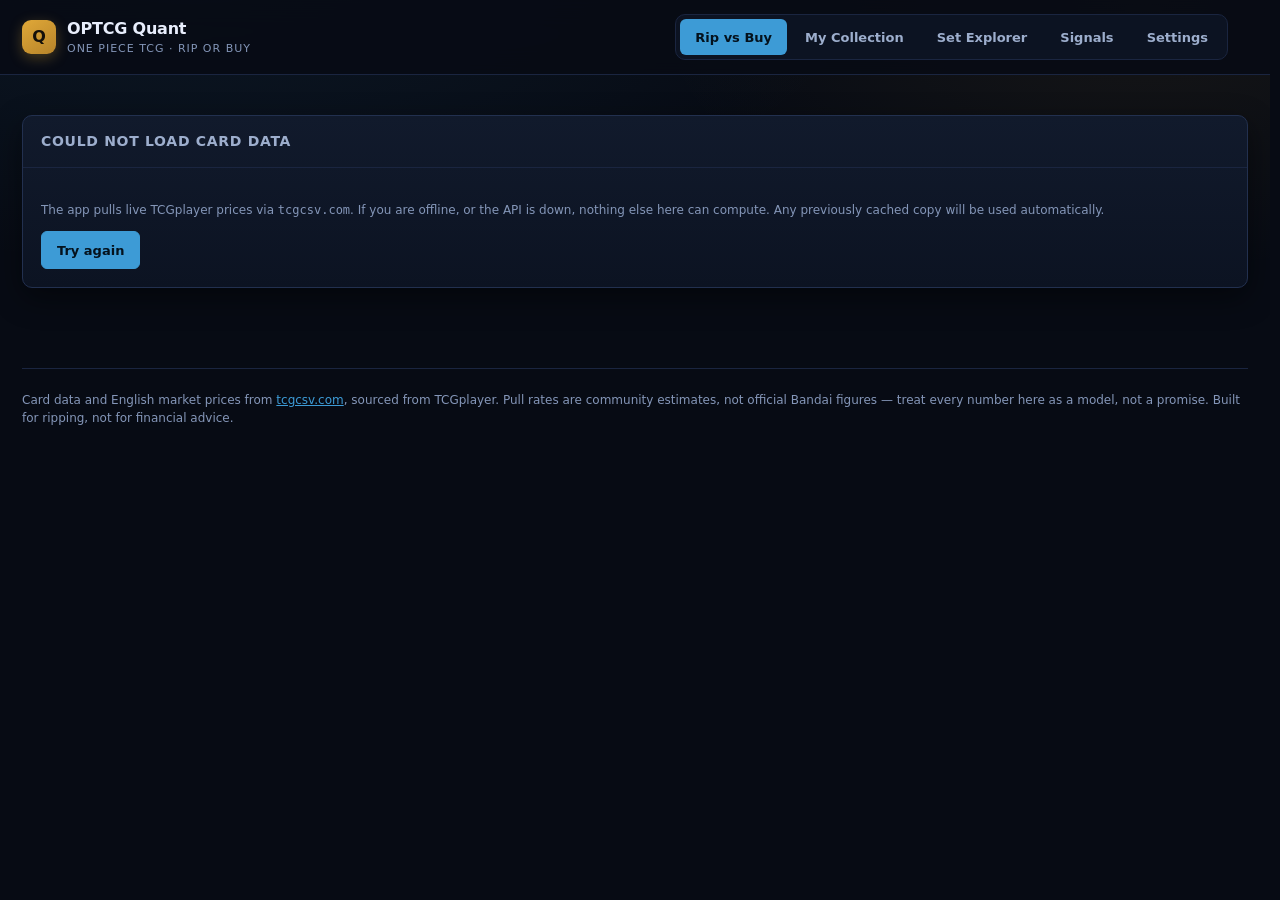
==== commit f685bd24: "Add files via upload" ====
--- a/index.html
+++ b/index.html
@@ -1,976 +1,459 @@
-<!DOCTYPE html>
-<!--
-  OPTCG QUANT — One Piece TCG rip-or-buy analytics
-  ================================================
-  VERSION 1.0.0  ·  2026-07-25
-    - First build. Four tabs: Rip vs Buy, Set Explorer, Signals, Settings.
-    - Live English card + price data from optcgapi.com (3,485 cards, 21 sets),
-      fetched once and cached in localStorage.
-    - Rip vs Buy: per-pack odds, packs to 50/90%, and true cost to chase after
-      crediting the value of everything else opened.
-    - Variant taxonomy parses rarity out of card NAMES, because the API's
-      `rarity` field returns the base rarity — "Kuzan (Manga)" ($1,060) is
-      reported as an ordinary R.
-    - Fixed during build: Super Alt Art / Red Super Alt Art / Gold / Silver
-      were unclassified, dropping an $8,490 card into the Secret Rare slot and
-      inflating OP-13 box EV to $2,300 (now $248).
-    - Fixed during build: Premium Booster boxes are 20 packs x 10 cards, not
-      6 x 6 as first assumed.
-    - configFit() guards against pull-rate configs that do not match a set's
-      actual card pool, which is how the Extra Booster error surfaced.
-    - Box prices ship as ESTIMATES and are editable; EB-02 was corrected from
-      $130 to $500 after the model's own output flagged it as implausible.
-
-  VERSION 1.0.1  ·  2026-07-25
-    - Fixed: the 13-day history panel hit the API on EVERY render of the Rip
-      tab, so each search keystroke and each step of the friction slider fired
-      a request (~40 for one slider sweep). Results are now memoised per card,
-      concurrent renders share one in-flight promise, and a stale response can
-      no longer overwrite the panel after the user has moved on. Failed lookups
-      are not cached, so they retry. Search input debounced at 180ms.
-      Verified: 21 slider steps = 0 requests, new card = exactly 1.
-    - Card prices and EV were never affected — those come from the bulk payload
-      cached in localStorage and only refresh on boot or an explicit Refresh.
-
-  VERSION 1.0.2  ·  2026-07-25
-    - SIMPLIFIED the Rip vs Buy verdict. It now compares one thing: what you'd
-      spend on product to expect one copy, vs what the card sells for. Box price
-      is the only input; sell friction moved into a collapsed "full math" panel
-      and now defaults to 100% (you keep what you open), which matches how a
-      collector actually behaves. Chasing a specific card almost always loses on
-      this lens — that is the correct answer, not a bug.
-    - FIXED: cardKey was card_image_id, which is NOT unique (41 collisions).
-      OP07-076 is three different cards; clicking the $108 Carrot (SP) resolved
-      to a $20 parallel because the slot scan returned the first id match. Key is
-      now set_id|card_image_id|card_name — 3,484 unique of 3,485, the one
-      remaining collision being a genuine duplicate row in the source.
-      NOTE: this key format is also what any collection feature must store.
-    - FIXED: the card image stretched vertically as the verdict box grew, because
-      .cardhero is a flex row and defaulted to align-items:stretch. Now pinned to
-      flex-start at 132x184 with aspect-ratio 63/88 — real card proportions.
-    - Added ?v= cache busters to CSS/JS. BUMP THESE ON EVERY DEPLOY — GitHub
-      Pages caches hard, and a stale engine.js silently serves old logic.
-
-  VERSION 1.1.0  ·  2026-07-25   — English only + My Collection
-    - REMOVED JP/CN/KR. No free feed exists for them: Yuyutei and CardRush have
-      no public API, and every keyed alternative (tcgapi.dev, one-piece-api,
-      tcgpricelookup) needs a secret that cannot live in a public repo. A
-      manual-only region was dead weight, so the app is English-only now.
-    - Card page no longer asks what a box costs. The verdict comes from odds and
-      price alone: NOT A CHASE / RIP FOR IT / YOUR CALL / BUY THE SINGLE, keyed
-      off how many boxes it takes to expect one copy. Sell friction and the
-      cost-to-chase tables are gone. Box prices survive only in Set Explorer.
-    - Card image 132px -> 248px (~1.9x), still locked to 63/88 card proportions.
-    - NEW: My Collection. Multiple binders (Keeping / Trade-Sell), tap-to-add
-      grid filtered by value, per-row qty, condition, grader + grade, cost paid.
-      Cards you own now show on the card page as "you own N".
-    - Collection rows are keyed on set_id|card_image_id|card_name — the only
-      identifier that is unique. See the 1.0.2 note above for why.
-    - `value` and `paid` are separate fields on purpose. Overloading one for
-      both made a $3,500 graded card read as $3,500 spent. Gain is also computed
-      only over cards that HAVE a recorded cost, and the UI says "on 1 of 2
-      cards" rather than implying a portfolio-wide return.
-    - Graded prices are entered by hand — no free API carries them (checked:
-      PriceCharting, Scrydex and tcgpricelookup all need keys).
-    - NEW: Google Sheets sync, one row per card. A cell caps at 50k characters
-      (~700-900 cards), so the JSON-blob approach from prize-ledger would have
-      broken within about three boxes of logging. Rows also give per-row
-      last-write-wins, so two devices editing different cards both survive.
-      Deletes are tombstones or they resurrect from the un-synced device.
-      Backend is apps-script.gs; the /exec URL is pasted per device, never
-      committed. POST uses text/plain to dodge the CORS preflight Apps Script
-      cannot answer.
-    - "Clear all my settings" no longer touches the collection.
-
-  VERSION 1.2.0  ·  2026-07-25   — Signals calls + rip scoreboard
-    - Signals: anything last priced over 30 days ago is now refused outright,
-      dimmed and sorted last. It was ranking a 167-day-old scrape at #1 with a
-      floor 150% above market. "Tightening" fell from 124 to 96 once stale rows
-      stopped counting — about a quarter of that number was noise.
-    - NEW: action calls — MUST BUY / HOLD / TRIM / WATCH / STALE. A call needs
-      TWO facts to agree: supply (floor closing on market) AND momentum (13-day
-      trend). Supply alone flags one overpriced listing on a dead card as a buy.
-      Cards with tight supply but a flat price correctly land on WATCH.
-    - NEW: "Scan trends" batch-loads 13-day history for the rows on screen,
-      6 at a time, memoised. 61 cards in ~4 seconds.
-    - NEW: Signals scope filter — all cards / cards I own / my trade binder.
-      TRIM only ever fires on the trade binder; HOLD only on cards you own.
-    - NEW: rip scoreboard. Log a box opening (set, count, cost) and mark cards
-      as pulled or bought. Reports spent vs pulled per set. Bought singles are
-      excluded from winnings — a shopping spree is not good luck.
-    - Scoreboard shows "—" not "-100%" when you have logged a box but no pulls.
-      That is unfinished bookkeeping, not a loss.
-    - Box prices are NOT live and cannot be: optcgapi has no sealed endpoint and
-      no free API carries sealed product. They stay hand-entered estimates.
-
-  VERSION 1.3.0  ·  2026-07-25   — per-set pull rates
-    - FIXED: Treasure Rares were unpullable. TR sat at 0 per box in every
-      profile, so "Vista (TR)" ($23.50, OP-16) reported as impossible to pull
-      and contributed nothing to EV. Now 0.04/box — 1 in 600 packs.
-    - configFit gained the INVERSE check that would have caught it: a slot with
-      cards in the pool but a rate of 0 is now an error, not silence. It only
-      flagged rates >= 1 with an EMPTY pool before. The new check immediately
-      found a second instance — PRB-01 has a Leader card at a 0 rate.
-    - NEW: per-set pull rates. The editor now scopes to a profile (all sets of
-      a type) or a single set; sets with their own rates are marked ✎ and can
-      be reverted. Layering is profile default -> profile override -> set override.
-    - Why this matters: sets really do differ. OP-01..03 have no SP cards at
-      all, OP-13 swapped Manga Rares for Super Alt Arts (0 manga, 7 ultra),
-      OP-14/15 are bigger sets (C58-60 vs the usual C45), and Manga pool size
-      ranges 0-9. Base rarity structure is otherwise remarkably stable at
-      C45 UC30 R26 SR10 SEC2 across nearly every OP set.
-    - Note: slot POOL SIZE was already per-set everywhere — a card's odds are
-      rate / poolSize / packs, so OP-09's 5 Manga Rares each correctly got a
-      fifth of the odds of a set with one. Only the rate itself was shared.
-    - Per-set editor shows each slot's actual card count and greys slots the
-      set does not have.
-
-  VERSION 1.4.0  ·  2026-07-25   — UX pass
-    - Collection grid now TOGGLES. Tap adds one, tap again removes it; quantity
-      is edited only in the table. Repeated taps silently inflating a count you
-      cannot see was the wrong default on a grid of 120 images.
-    - Grid marks now distinguish "in THIS binder" (green, tap removes) from
-      "in another binder" (grey, tap still adds here). Quantities above 1 show
-      a badge on the card.
-    - Rip vs Buy card picker was a 155-row TEXT DROPDOWN in an app about card
-      art, while the collection tab had an image grid. Both are now the same
-      grid component.
-    - Contrast: --ink-3 was #64789b, measuring 4.15-4.41:1 on 10-12px labels —
-      under the WCAG AA floor of 4.5:1, and used app-wide. Now #8496b8, which
-      measures 6.59:1. All 14 audited text styles pass.
-    - Signals auto-scans trends on first visit. Calls are the whole point of
-      that tab and they needed a button press to appear, so it looked broken.
-    - Collection order fixed: binders -> add cards -> your cards -> scoreboard.
-      The scoreboard used to sit between the picker and the list it describes.
-    - Buttons min-height 38px; focus-visible outlines on all controls.
-    - Verified: no horizontal overflow at 375px.
-
-  VERSION 1.4.1  ·  2026-07-25   — cross-set search
-    - The API's set_id is the PACK YOU PULL IT FROM, not the set the card is
-      numbered for. SP and reprint chases are seeded into later sets: OP08-106
-      Nami (SP) ($868) is filed under OP-09 because that is the box it comes
-      out of. Every SP filed under OP-08 is likewise an older card
-      (OP07-109, OP03-112, OP02-013, ST02/03/04/06). PRB-01 is 315 foreign
-      cards out of 317.
-    - This grouping is CORRECT for EV — a box's pool is what you can pull from
-      it — but it made searching useless, because looking for OP08-106 inside
-      OP-08 finds nothing.
-    - Search now spans every set and labels each hit with the set you pull it
-      from; clicking a hit follows to that set so the odds run against the
-      right box. Empty search still shows just the open set.
-    - Card page shows "numbered OP08 · pulled from OP09 packs" when the two
-      disagree, and stays quiet when they match.
-
-  VERSION 1.4.3  ·  2026-07-25   — layout stability (user-reported)
-    - FIXED: layout jumped 15px sideways when switching tabs. Tabs differ in
-      height, so some scroll and some do not; the scrollbar appearing and
-      disappearing changed clientWidth 1920 <-> 1905 and slid the header 7px.
-      html now uses scrollbar-gutter:stable + overflow-y:scroll. Measured after:
-      width jump 0, header shift 0.
-    - FIXED: the card panel resized card to card. Names run to 83 characters
-      ("When Two Men Are Fighting the Last Thing I Need Is Some Half-Hearted
-      Assistance!!!!"), so a long one wrapped to three lines and dragged the
-      page with it. Title is clamped to two reserved lines (full name on hover),
-      .cardhero has a min-height matching the card image, and the provenance
-      line reserves its space so reprints do not grow the panel.
-      Measured: hero height varies 1px across 5 very different cards, was 27px.
-      Reported example was OP-14 "Buggy - OP09-051 (SP) (Gold)".
-    - main#app has a min-height so the footer stops leaping on short tabs.
-
-    WHY THIS WAS MISSED: every check up to now was computed-style or DOM based.
-    The Browser pane is not displayed in this environment, so the page never
-    composites and layout geometry reads as zeros — innerWidth 0, wrapW 28.
-    Contrast and structure audits were valid; anything positional was not, and
-    that gap was not stated. Forcing an explicit viewport with resize_window
-    makes geometry real. DO THAT BEFORE CLAIMING ANY LAYOUT IS VERIFIED.
-
-  VERSION 1.5.0  ·  2026-07-25   — rarity on the card grid
-    - Every card thumbnail now carries a rarity chip, bottom-right on the art,
-      where the real card prints it. Shown in both the Rip vs Buy chase grid
-      and the collection picker.
-    - The chip shows the PRINTED rarity, not the chase tier, because they
-      differ: "Kuzan (Manga)" is stamped R, "Buggy (SP) (Gold)" is stamped R.
-      Colour carries the treatment, text carries what is on the card, and the
-      tooltip names the tier.
-    - ★ prefix for parallels / alternate arts — real cards print a star above
-      the rarity letter, so this is the card's own convention, not decoration.
-    - There is NO official Bandai rarity colour spec; the letter is plain text.
-      What is documented is the physical treatment, so colours key to that:
-      SEC gold borders + textured foil -> gold; SR/R metallic rainbow border ->
-      holo sweep; Manga Rare monochrome manga art -> greyscale; Gold/Silver
-      variants -> gold/silver; C/UC no foil -> flat grey; PR not pack-pullable
-      -> dashed and deliberately dull.
-    - Covers all 12 tones across 3,485 cards. Verified: tile heights identical,
-      no chip clipping, hero height still stable to 1px.
-
-  VERSION 1.5.1  ·  2026-07-25
-    - Rarity chip moved OFF the artwork and into the metadata row: price on the
-      left, rarity on the right, card id beneath. Scans better than an overlay
-      and stops the chip covering art on small tiles.
-    - Grid column 96px -> 108px so the widest real case fits on one line:
-      "$3,916  ★SEC" over "OP05 · OP05-119". Verified across 144 starred cards,
-      zero wrapping.
-
-  VERSION 1.5.2  ·  2026-07-25   — rarity corrections (user-reported)
-    - Price is centred in the tile again. flex space-between had pushed it left
-      to make room for the chip; the chip is now absolutely positioned at the
-      right edge and takes no part in the flow. Measured: price 0px off centre
-      on every tile, chip inset 7px, no overlap.
-    - FIXED: SP cards showed their BASE rarity instead of SP. "Ms. All Sunday
-      (SP)" is stamped SR underneath and was reading SR. SP and TR are printed
-      designations in their own right, so they now display as SP / TR.
-    - FIXED: Manga Rares had no star. "Sakazuki (Manga)" now reads ★SR. Manga
-      Rares are an alternate-art treatment and carry the star like any other;
-      the Super Alt / Gold / Silver tier does too.
-    - Star rule is now slot-based (ALT, MANGA, ULTRA) rather than a tag list,
-      so it cannot miss a treatment the way an explicit list did.
-
-  VERSION 1.6.2  ·  2026-07-25   — DON!! cards, grid height, click to enlarge
-    - DON!! cards were missing because they live on a SEPARATE endpoint with a
-      different schema: no set_id, no card_set_id, and the set only present as
-      a trailing code inside optcg_don_name ("... - The Azure Sea's Seven
-      (OP14)"). One allSetCards fetch could never see them. 187 added,
-      normalised into the standard record shape. Total 3,485 -> 3,672.
-    - Most DON!! cards are NOT booster pulls — they ship in Double Pack Sets,
-      Tin Packs, Devil Fruits Collections, anniversary packs and tournament
-      prizes. 129 classed as booster-pullable, 58 excluded from pack EV but
-      still browsable and collectable. Gold Zoro DON!! (PRB-01) is $729.
-    - DON slot added to all three profiles: 1/box standard and extra, 2/box
-      premium (displays ship 2 foil DON!! alongside the packs), taken out of
-      the common count so the box still totals correctly.
-    - configFit "structure does not match" threshold raised from 1 to 5 cards
-      per box. One absent DON!! is a gap in the source data, not a broken
-      product structure; 72 absent uncommons (the original Extra Booster bug)
-      still trips it. Caught a real miss on the way: the Extra profile had no
-      DON rate while EB-03 has 7 DON!! cards.
-    - Chase grid is sized in JS to an exact number of whole rows (2 for the
-      chase picker, 3 for the collection picker). The old fixed 460px sliced
-      the third row in half. Measured twice per render because the first pass
-      runs before card art has sized, which reported tiles 10px taller and left
-      2.1 rows showing. Re-fits on window resize.
-    - Click (or Enter/Space) the card image on Rip vs Buy for a full-size view.
-      Escape, the × or the backdrop closes it; focus returns to the image.
-    - Two self-inflicted bugs found in testing: the lightbox image collapsed to
-      2x3px because aspect-ratio with auto width AND height gives no definite
-      size — max constraints alone fixed it; and the provenance note fired on
-      every DON!! ("numbered DON · pulled from PRB01 packs") since they carry
-      no set number.
-
-  VERSION 1.7.1  ·  2026-07-25   — DON!! fixes, rarity filter, scrollbars
-    - FIXED (user-reported): OP-16's regular alt-art DON!! was invisible. Its
-      group label is "DON!! Card (Alternate Art) - The Time of Battle" with NO
-      trailing (OP16) code, and the parser required one. Now falls back to
-      matching the set NAME. Also widened the code pattern, which only ever
-      matched OP-PR incorrectly (promos, excluded anyway).
-    - The OP-16 Gold DON!! image was not broken by us: 4 records ship
-      card_image: null from the API (OP-16 Gold, EB-03 Boa Hancock Gold, EB-03
-      Uta Gold, PRB-02 Rob Lucci Gold). They now render a hatched placeholder
-      at true card proportions instead of an invisible gap, and the placeholder
-      is not click-to-enlarge since there is nothing to enlarge.
-    - NEW: rarity filter on the chase list, with live counts for the open set
-      ("Secret Rare (2)"), plus a "Chase only" option collapsing SEC + alt art
-      + SP + manga + ultra + TR. OP-16 goes from 157 cards to 38.
-      Slots the set does not contain are hidden rather than shown as zero.
-    - Scrollbars themed app-wide: thin, track in the surface colour, pill thumb
-      that lights up on hover. Panels and grids use their own lighter track so
-      the bar does not read as a seam.
-
-  VERSION 1.7.2  ·  2026-07-25   — frozen price detection
-    - TCGplayer's market_price is a ROLLING WEIGHTED AVERAGE OF RECENT
-      COMPLETED SALES, not lifetime history and not listings. Weighted toward
-      recent sales; the exact window is proprietary. The API exposes no
-      sale-level data — probed /sales/, /history/, /month/, /alltime/, all 404.
-      The 13-day endpoint is the only temporal data there is.
-    - FOUND: for a card nobody has repriced, that endpoint replays the same
-      figure 13 times. A 392-day-old SPR returns $249.21 thirteen times over.
-      Flat and frozen are identical in the data and opposite in meaning, and
-      the old code read frozen as "price is stable".
-    - parseHistory now returns `frozen`. actionTag refuses to derive momentum
-      from it (NO TREND rather than WATCH), and the history panel explains what
-      a flat line actually means instead of drawing a straight sparkline.
-    - Note date_scraped is when the SCRAPER LOOKED, not when the price moved:
-      Boa Hancock (SP) was scraped 1 day ago and is still frozen. Sampling 40
-      fresh cards over $100 found 13% frozen — no recent sales at all, which is
-      normal for chase cards that trade rarely.
-    - Staleness concentrates at the top end: 96% of all cards are under a week
-      old, but 32 of the cards over $50 are past 180 days. Worst is Belo Betty
-      (SPR), $174.62, 392 days.
-
-  VERSION 1.8.0  ·  2026-07-25   — engineering review
-    P0 SILENT DATA LOSS: save() swallowed quota failures and every collection
-      write ignored the result. A full localStorage meant your binder vanished
-      on reload with no warning. saveCritical() now retries after dropping the
-      1.3MB card cache (safe — it refetches) and, failing that, tells you and
-      points at Sheets sync. Card-cache writes still fail quietly, correctly.
-    P0 SYNC WOULD BREAK AS THE COLLECTION GREW: the Apps Script issued ONE
-      setValues() call per updated row, and the client pushed the whole
-      collection on every save. Editing one quantity in a 200-card binder meant
-      200 sequential sheet writes — tens of seconds, eventually a timeout.
-      Server now merges in memory and writes each block in a single call
-      (2 API calls regardless of size); client sends only rows touched since
-      the last confirmed push. Measured: one edit now sends 1 row, not all.
-      "Save now" still forces a full resend or it would look broken.
-    P1 TOMBSTONES WERE FOREVER: deleted rows stayed in localStorage and the
-      sheet permanently, inflating every payload for the life of the app. Now
-      compacted at boot past 90 days. Trade-off stated plainly: a device that
-      has not synced in 3 months could resurrect a deleted card. Verified a
-      200-day tombstone is purged and a 5-day one is kept.
-    P1 NO ERROR BOUNDARY: any throw inside a render left the tab blank with
-      only a console message. renderActive() now catches, shows the error and
-      a reload button, and says the collection is unaffected. Verified.
-    PERF: buildSetIndex now exposes a pre-sorted flat `all` array; the Signals
-      tab was rebuilding that by walking every slot of all 21 sets on each
-      filter change, and can now break early on the price floor. Honest result:
-      Signals is 67ms on first visit (index build, then cached) and ~19ms
-      after, and is DOM-bound — 342 rows / 272KB of HTML, 11ms of which is
-      insertion alone. Not worth virtualising for a personal desktop app.
-      Verified row count against an independent walk: 342 = 342.
-
-  VERSION 1.9.1  ·  2026-07-25   — scan everything, cache it
-    - The 60-card scan cap is gone. Measured: one history request is ~135ms, so
-      at 6 in flight the whole $50+ list (342 rows) finishes in about 18s and
-      $20+ (540) in roughly 30s. Concurrency stays at 6 on purpose — this is
-      someone else's free API and 300 parallel sockets to save a few seconds is
-      not a trade worth making.
-    - Scanning is now stoppable: the button becomes an amber "Stop (54/181)"
-      and only the six in-flight requests finish. Table repaints every 1.5s so
-      calls appear as they resolve.
-    - History is CACHED TO DISK for 12 hours (~95KB for 300 cards). Previously
-      the cache was memory-only, so an 18-second scan was discarded on every
-      reload and paid again. Verified: after a reload the tab makes ZERO
-      requests and shows all 23 calls immediately.
-    - FOUND WHILE TESTING: 41 of 341 requests were failing every scan. DON!!
-      cards carry the literal string "DON" as their card id, so
-      /twoweeks/DON/ 404s for all 42 of them — and because failures are evicted
-      to allow retry, they were re-requested on every future sweep, forever.
-      They are now skipped with a settled non-retryable result. Requests per
-      full scan: 341 with 41 failures -> 299 with none.
-    - Counts no longer treat DON!! rows as outstanding work: "Trends loaded
-      300/300 · 42 DON!! have no history feed" instead of a total that could
-      never be reached.
-
-  VERSION 1.10.0  ·  2026-07-25   — Gold DON!! split out of the DON!! pool
-    - The "uniform within slot" weakness was previously written off as
-      unfixable. It was not, at least not here. PRB-01's DON!! pool held 27
-      Gold averaging $131.11 (max $729) alongside 29 plain averaging $1.98 —
-      a 66x gap, with Gold carrying 98% of the pool's value — and the model
-      drew all 56 as equally likely at $64.24 each.
-    - This is the SAME defect class as the Super Alt Art bug: a distinct
-      printing sharing a slot with ordinary cards. It is not a hidden pull
-      weight, so it does not need data nobody publishes — it needs its own slot.
-    - New DONGOLD slot for Gold/Silver DON!!. Rates: 0.2/box premium,
-      0.1/box standard and extra (estimates, tunable per set like every other
-      chase rate).
-    - Effect, and the reason it mattered: DON!! was contributing $128 of
-      PRB-01's $353 box EV — 36% of the whole box resting on that average.
-      PRB-01 now reads $255 (+82% rather than +152%), PRB-02 $221. The DON!!
-      slot contributes $4 and Gold DON!! $26, which is a defensible split
-      instead of one number averaging a $729 card with a $2 one.
-    - Genuinely unfixable remainder: within Gold DON!! (27 cards, $5 to $729)
-      the uniform assumption still applies. Splitting further would need
-      per-card weights that really are unpublished.
-
-  VERSION 1.11.0  ·  2026-07-25   — trade rate, Biggest hit fix, ≥$5 column
-    - FIXED (user-reported): Set Explorer's "Biggest hit" was showing the wrong
-      card entirely. It read conc.all[0], which is sorted by EV CONTRIBUTION
-      (copies per box x price), so a cheap card with good odds outranked the
-      actual chase. OP-09 reported $120 (Zoro-Juurou) instead of its $5,500
-      Gol.D.Roger (Manga); EB-01 $35 instead of $1,720; EB-03 $9 instead of
-      $1,351. Now reads idx.all[0], which is sorted by price, and names the
-      card underneath so it can be eyeballed.
-    - NEW column "Singles >=$5": what one copy of every card at or above $5
-      would cost, with the card count. OP-09 is $17,194 across 34 cards.
-      Sortable like the rest.
-    - NEW per-binder trade rate. Vendors do not trade 1:1, so a trade binder
-      valued at full market is a number you can never realise. Each binder
-      carries its own percentage (default 80% for trade, 100% for keeps), so a
-      shop at 60% and a friend at 90% can be separate binders. Shown on the
-      binder row, the headline stat and the card list header, always alongside
-      the market figure rather than replacing it.
-    - Slider commits on release, not on every step, or each drag notch would
-      rewrite the binder and queue a sheet push.
-    - SHEET SCHEMA CHANGED: collections gained a tradePct column. If you have
-      already deployed the Apps Script and created the sheet, delete the
-      "collections" tab and let it rebuild, or the columns will be misaligned.
-
-  VERSION 1.12.0  ·  2026-07-25   — second engineering review
-    P0 SHEET SCHEMA CORRUPTION (self-inflicted last version): rows are read and
-      written by column POSITION, and sheetFor() only wrote headers when
-      CREATING a sheet. Inserting tradePct at index 3 meant an existing sheet
-      would read createdAt as the trade rate and shift every later column by
-      one. The previous note told the user to delete the tab — a workaround,
-      not a fix. sheetFor() now compares the stored header to the current
-      column set and MIGRATES: re-keys every row by its old header names and
-      rewrites under the new one. Column order can change freely from here.
-    P1 TOMBSTONE COMPACTION WAS INERT WITH SYNC ON: the client dropped
-      tombstones past 90 days, then the next pull merged them straight back
-      because the SHEET never compacted — and the sheet is the copy that grows
-      without bound. Verified the round trip restored a 200-day tombstone.
-      Apps Script now purges on the same 90-day cutoff during upsert, while the
-      block is already in memory, so it costs nothing. Both sides must keep the
-      same constant or they will fight.
-    P1 UNBOUNDED NUMBER INPUTS: quantity and money fields took anything.
-      Entering 999999 as a quantity reported a portfolio of $1,158,108,842, and
-      a negative cost basis made the scoreboard's return meaningless. Values
-      are now clamped (qty 0-9999, money 0-1,000,000) rather than rejected, so
-      an edit is never silently dropped. Box-open logging bounded the same way.
-      Verified: -500 -> 0, 999999 -> 9999, qty 0 still deletes the row.
-
-    NOT FIXED, deliberately:
-    - No way to move a card between binders; you delete and re-add. Real gap,
-      but the fix is a UI affordance rather than a correctness issue.
-    - Click-to-enlarge exists only on the Rip vs Buy card, not the collection
-      grid. Inconsistent, low cost to live with.
-    - app.js is now ~1,600 lines. Still not worth splitting: the recurring bugs
-      have been logic and data-shape errors, which a refactor would not catch.
-      Unit tests over engine.js (pure functions, no DOM) would.
-
-  VERSION 1.13.0  ·  2026-07-25   — move cards between binders
-    - Reclassified from "missing affordance" to MUST FIX after measuring it.
-      Delete-and-re-add lost SEVEN fields: qty, condition, grader, grade,
-      value, paid, and src. Two of those matter beyond annoyance — `paid` is
-      the cost basis the scoreboard runs on, and `src` reset from "buy" to
-      "pull", which would have recounted a bought single as a pull and
-      inflated the rip scoreboard. Deciding to sell something you kept is a
-      routine action; it should not corrupt your numbers.
-    - Each row now has a "move…" picker listing the other binders. Verified all
-      seven fields survive the move intact.
-    - Moving onto an identical row in the destination MERGES rather than
-      leaving two rows of the same card: quantities sum, and a cost basis is
-      kept if only one side had one. Same card in a different state (graded vs
-      raw, pulled vs bought) stays a separate row, which is correct — those are
-      different physical cards. Verified qty 2 + qty 1 -> one row of qty 3.
-
-  VERSION 1.14.0  ·  2026-07-25   — engine tests
-    - NEW tests.html: 40 tests, 10 suites, over engine.js and collection.js.
-      Open it in a browser. No build, no dependencies, no network — the same
-      constraint as the rest of the project (there is no node on this machine).
-    - Every test guards a bug that ACTUALLY HAPPENED, and is named after it.
-      Not coverage theatre: cardKey collisions (three separate id fields that
-      looked unique and were not), the variant tags that dropped an $8,490 card
-      into the Secret Rare slot, configFit only checking one direction so
-      Treasure Rares became unpullable, chaseConcentration's ordering that made
-      "Biggest hit" show $120 instead of $5,500, frozen price series reading as
-      "stable", gain computed over a partial cost basis, and pulls vs buys in
-      the scoreboard.
-    - MUTATION TESTED, because a suite that passes on the first run has proven
-      nothing. Removing 'Super Alternate Art' from the tag whitelist failed
-      exactly one test with the original symptom (got "SEC", wanted "ULTRA").
-      Reverting cardKey to card_image_id failed exactly the two collision
-      tests. Both reverted; suite green at 40/40.
-    - Watch the cache when running these: the first mutation appeared to pass
-      because ?v= on the script tags had not changed, so the browser served the
-      old data.js. Bump the ?v= in tests.html when testing a change, or you
-      will verify against stale code — the same trap that hid a bug earlier in
-      this project.
-
-  VERSION 1.15.1  ·  2026-07-25   — starter decks and promos added
-    - Only two of the API's four catalogues were ever wired up. Missing:
-      538 starter-deck cards (/api/allSTCards/) and 1,082 promos
-      (/api/allPromos/ — the DOCUMENTED /api/allPromoCards/ path 404s).
-      That covered every winner, judge, regional, championship, Treasure Cup,
-      anniversary, illustration and serial-numbered card in the game.
-      Database 3,672 -> 5,292 cards. Cache 1.27MB -> 1.89MB.
-    - They are worth having: Yamato (Serial Numbered) $4,250, Boa Hancock
-      (CS 26-27 Regionals) $3,500, Zoro (Championship 25-26 Regionals) $3,100,
-      Nami (2025 New Year Event Winner) $2,500.
-    - PROMOS NEEDED THEIR OWN NAMESPACE. Their set_id is the card's
-      ORIGINATING set ("OP09"), not the product, so merging them raw would have
-      dropped judge cards straight into OP-09's pack pool and wrecked its odds
-      and EV. 296 of the 1,082 also share a card_image_id with a booster card.
-      They now live under set_id "PROMO" with the origin preserved separately.
-      Verified: zero non-booster cards in any booster pool, and OP-16 / OP-09 /
-      PRB-01 box EV unchanged.
-    - Starter decks kept their own clean ST-01..ST-30 ids, which cannot collide.
-    - Products are split by KIND: booster drives odds, EV and signals; decks and
-      promos are browsable and collectable but never pullable. Rip vs Buy still
-      lists 21 sets; the collection picker now offers all 52, grouped as
-      Booster sets / Promos & event cards / Starter decks.
-    - Collection search now spans every product — a promo is rarely filed where
-      you would guess — capped at 200 tiles since it is a picker, not a
-      catalogue. Booster browsing also now includes excluded cards (box
-      toppers, non-booster DON!!) so a card you own is always findable.
-    - Deduped on load: four byte-identical records ship twice (two ST-25 cards,
-      a Gecko Moria). Each was sitting in its slot pool twice and skewing that
-      slot's average.
-    - Engine tests still 40/40.
-
-  VERSION 1.16.0  ·  2026-07-25   — colour filter, badge fix, locked binders
-    - NEW colour filter on the chase list, stacking with rarity rather than
-      replacing it. Each dropdown counts against the OTHER's selection, so
-      choosing Red rewrites the rarity counts (OP-16: 157 -> 30) and picking
-      Alt Art then narrows to 6. card_color is space-separated for multicolour
-      cards ("Green Red"), so matching is by inclusion — a Green/Red card
-      appears under both, which is how a player thinks about it. If the current
-      rarity does not exist in the chosen colour the filter falls back to All
-      rather than showing an empty grid. Verified 0 non-Red tiles under Red.
-    - FIXED: rarity badges overlapped the price on the collection grid. My
-      fault — the chip was absolutely positioned, so it was out of flow and the
-      centred price could not see it. Fine at the Rip tab's 149px tiles, broken
-      on the collection's 124px ones: 2 of 47 collided, worst "$31.59" touching
-      "★SEC" at 0px. .pmeta is now a 1fr/auto/1fr grid, so the price holds the
-      centre line and the chip owns the right track — tracks cannot overlap.
-      Chip also reduced 9.5px -> 8.5px. Verified: 0 overlaps, 4px minimum gap,
-      price still 0px off centre.
-    - Keeping and Trade / Sell are now PERMANENT. The keep/trade split drives
-      the trade rate, the Signals scope filter and the "you already own this"
-      check, so deleting either would leave features pointing at nothing.
-      Marked with a lock, delete button hidden, and the handler refuses even if
-      the button is reinstated. Binders you create yourself stay deletable.
-      Existing collections migrate: the oldest binder of each kind is locked.
-    - Sheet schema gained a `locked` column; the migration added in 1.12.0
-      handles it automatically, no manual step.
-
-  VERSION 1.16.1  ·  2026-07-25
-    - FIXED: the binder lock icon dropped onto its own full-width line below
-      the name instead of sitting beside it. CSS specificity, self-inflicted:
-      `.binder .bn span { display:block }` was written for the subtitle line
-      but matched ANY span inside .bn, including the lock nested in the name —
-      so it inherited display:block and rendered 248px wide, 15px lower.
-      Scoped to `.bn > span` (direct child) and gave the lock its own
-      .lockicon class. Name block back to one line (29px -> 15px).
-
-  VERSION 1.17.2  ·  2026-07-25   — third engineering review (CSS focus)
-    P0 PROMOS INVENTED RIPPING PROFIT. Adding promo and starter-deck catalogues
-      in 1.15.1 reintroduced the bought-as-pulled bug in a new shape: newItem
-      defaults src to 'pull', so a $3,499 Regionals card you BOUGHT appeared as
-      a phantom "PROMO" row in the rip scoreboard with $3,499 winnings against
-      $0 spend, inflating the return on ripping. Fixed on two layers — the
-      collection now defaults non-pullable cards to 'buy', and scoreboard()
-      takes an isBooster predicate and refuses any key that is not a booster
-      set even if the flag says otherwise. Two regression tests added (42 now).
-    CSS AUDIT — the recurring failure mode, so it got a systematic pass rather
-      than an eyeball. Found 7 selectors of the exact shape that has now bitten
-      twice: a descendant selector ending in a bare tag AND setting
-      display:block, which anything later nested inside inherits and drops onto
-      its own full-width line. Two had already fired (binder lock, rarity chip);
-      five were waiting. All scoped to direct children:
-        .brand-txt > span   .binder .bn > b   .binder .bn > span
-        .pick > img         .cardcell .nm > b .cardcell .nm > span
-        .lb-fig > img       .lb-fig figcaption > b/span
-      Verified 0 remaining, and every element still renders as intended.
-    - Removed dead .region-pick CSS — the JP/CN/KR selector went in 1.1.0 and
-      its styles outlived it by sixteen versions.
-    - nav.tabs buttons 29px -> 36px. Primary navigation deserves a real touch
-      target; the dense in-table controls stay small on purpose, since growing
-      them would break the eight-column collection table.
-    - Layout audited at 1440px and 375px across Rip / Collection / Signals:
-      no sibling overlap, no element escaping its container, no clipped text,
-      no horizontal page overflow. The new two-column rarity/colour filter row
-      stacks correctly on mobile.
-
-    CACHE-BUSTING HAZARD, worth remembering: the ?v= string identifies a URL,
-    not a moment. Bumping index.html to ?v=1.17.0 and loading the app BEFORE
-    editing collection.js cached collection.js?v=1.17.0 with pre-edit content —
-    tests.html then requested the same URL and silently got the stale file, so
-    two genuinely-passing tests reported as failures. Bump the version AFTER
-    the last edit of a round, or verify against a version string never used.
-
-  VERSION 1.18.1  ·  2026-07-25   — phone compatibility (Samsung S25 Ultra)
-    Tested at 412x915 and 480x1040 portrait (the two viewports an S25 Ultra
-    reports depending on display scaling) and 1040x480 landscape.
-    P0 THE COLLECTION TABLE WAS UNUSABLE ON A PHONE. The mobile grid rules used
-      a bare `1fr`, which carries an automatic minimum of `auto` — so the
-      eight-column table did not scroll inside its track, it BLEW THE TRACK OUT.
-      On a 412px screen that produced an 889px wrapper whose extra 507px was
-      clipped rather than scrollable, leaving Paid, Value, source and the move
-      picker permanently unreachable. Every mobile track is now minmax(0,1fr).
-    P1 TABLES SQUASHED INSTEAD OF SCROLLING. Once the track was constrained the
-      table compressed to 53px columns — visible, useless. Data tables now have
-      a min-width floor (#col-tbl 860, #sig-tbl 800, #sets-tbl 740) so they keep
-      readable columns and scroll sideways, which is correct on a narrow screen.
-      Verified: wrapper 383px, table 889px, scrolls to the last column, controls
-      usable (qty 62px, move picker 105px).
-    - Verified across all five tabs at both portrait widths: no element escapes
-      its container, no horizontal page overflow, no clipped text, and every
-      touch target is at least 32px.
-    - Landscape 1040x480: lightbox fits (394px tall image, caption visible,
-      close button reachable), card grid still shows whole rows.
-    - Every CSS and JS feature the app relies on is supported: aspect-ratio,
-      scrollbar-gutter, backdrop-filter, -webkit-line-clamp, grid minmax,
-      custom properties, background-clip, fetch, localStorage, sendBeacon.
-      Samsung Internet is Chromium, so it behaves as Chrome does here.
-    - KNOWN, not fixed: card art is 600x838 native, shown at 248px on a ~3x
-      display, so the hero image is slightly soft on a high-DPI phone. The API
-      serves no larger asset.
-
-  VERSION 1.19.1  ·  2026-07-25   — Apps Script is now tested
-    - Previously flagged as "cannot be tested without deploying". That was too
-      pessimistic and the go/no-go was wrong because of it. apps-script.gs is
-      plain JavaScript; only SpreadsheetApp, LockService and ContentService are
-      Google-specific. tests-sheet.html mocks those with an in-memory
-      spreadsheet (1-indexed ranges, getLastRow, clearContent, insertSheet) and
-      runs the REAL, UNMODIFIED script against it. 20 tests, 6 suites.
-    - Covers: push/pull round trip, null money fields staying null, lazy sheet
-      creation, last-write-wins, stale pushes not rolling back newer edits,
-      duplicate ids inside one payload, tombstone persistence and compaction,
-      the schema migration that realigns shifted columns, batched writes, and
-      malformed input (no id, empty payload, unknown action, empty sheet).
-    - MUTATION TESTED, twice.
-      Disabling the schema migration failed the realignment test with the exact
-      column shift it guards ("got id,name,kind,createdAt... wanted
-      id,name,kind,tradePct,locked,createdAt...").
-      Reverting upsert to one write per row failed FOUR tests: the batching
-      assertion (50 setValues instead of <=2) and three compaction tests, which
-      surfaced the ghost rows a per-row write leaves behind — keep1 duplicated
-      and stale t2-t5 lingering under the block. That is precisely what the
-      clearContent guard exists to prevent, now proven rather than assumed.
-    - Two initial failures were MY TEST's fault, verified before blaming code:
-      sheets are created lazily (an items-only push creates only items), and a
-      toy updatedAt of 2000 is 1970 — older than the 90-day cutoff, so the
-      tombstone was correctly swept. Both rewritten; the second became its own
-      test since the behaviour is worth pinning.
-    - STILL UNVERIFIED, and only a real deployment can settle it: Google's own
-      runtime — actual setValues semantics, execution limits, quotas, the
-      "Anyone" deployment permission, and CORS from a browser. The logic is
-      proven; the platform is not.
--->
-
-
-
-
-
-
-
-
-
-
-
-
-<html lang="en">
-<head>
-<meta charset="utf-8">
-<meta name="viewport" content="width=device-width, initial-scale=1">
-<title>OPTCG Quant — Rip or Buy?</title>
-<!-- ?v= is a cache buster. GitHub Pages caches aggressively, so BUMP THESE on
-     every deploy or returning visitors keep running the old JS. -->
-<link rel="stylesheet" href="styles.css?v=1.18.1">
-</head>
-<body>
-
-<header class="top">
-  <div class="top-in">
-    <div class="brand">
-      <div class="brand-mark">Q</div>
-      <div class="brand-txt">
-        <strong>OPTCG Quant</strong>
-        <span>One Piece TCG · rip or buy</span>
-      </div>
-    </div>
-
-    <nav class="tabs" id="tabs" role="tablist">
-      <button role="tab" data-tab="rip"        aria-selected="true">Rip vs Buy</button>
-      <button role="tab" data-tab="collection" aria-selected="false">My Collection</button>
-      <button role="tab" data-tab="sets"       aria-selected="false">Set Explorer</button>
-      <button role="tab" data-tab="signals"    aria-selected="false">Signals</button>
-      <button role="tab" data-tab="settings"   aria-selected="false">Settings</button>
-    </nav>
-
-    <div class="sync-chip" id="sync-chip" title="Google Sheets sync"></div>
-  </div>
-</header>
-
-<div class="wrap">
-
-  <!-- boot / loading -->
-  <div id="boot" class="loader">
-    <div class="spin"></div>
-    <div>
-      <div id="boot-msg">Loading the One Piece card database…</div>
-      <div class="small muted" style="margin-top:6px">optcgapi.com · ~2.3 MB · cached locally after the first load</div>
-    </div>
-  </div>
-
-  <div id="boot-error" class="hidden" style="padding:40px 0">
-    <div class="panel">
-      <div class="panel-h"><h2>Could not load card data</h2></div>
-      <div class="panel-b">
-        <p id="boot-error-msg" class="muted"></p>
-        <p class="small muted">The app pulls live prices from <code>optcgapi.com</code>. If you are offline, or the
-           API is down, nothing else here can compute. Any previously cached copy will be used automatically.</p>
-        <button class="btn primary" id="retry">Try again</button>
-      </div>
-    </div>
-  </div>
-
-  <main id="app" class="hidden">
-
-    <!-- ================================================== RIP vs BUY ==== -->
-    <section class="view" data-view="rip">
-      <div class="grid g-side">
-
-        <div class="panel">
-          <div class="panel-h"><h2>Pick your chase</h2></div>
-          <div class="panel-b">
-            <label class="fld">
-              <span>Set</span>
-              <select id="rip-set"></select>
-            </label>
-            <label class="fld">
-              <span>Search card</span>
-              <input type="search" id="rip-search" placeholder="Shanks, Zoro, OP01-120…" autocomplete="off">
-            </label>
-            <div class="grid g-2" style="gap:10px">
-              <label class="fld" style="margin-bottom:13px">
-                <span>Rarity</span>
-                <select id="rip-rarity"></select>
-              </label>
-              <label class="fld" style="margin-bottom:13px">
-                <span>Colour</span>
-                <select id="rip-color"></select>
-              </label>
-            </div>
-            <div class="fld">
-              <span>Chase card <b id="rip-count" class="mono" style="color:var(--ink-3);font-weight:600"></b></span>
-              <div id="rip-grid" class="cardgrid"></div>
-            </div>
-
-          </div>
-        </div>
-
-        <div id="rip-out"><div class="panel"><div class="panel-b muted">Pick a card to run the numbers.</div></div></div>
-      </div>
-    </section>
-
-    <!-- ================================================== COLLECTION ==== -->
-    <section class="view hidden" data-view="collection">
-      <div class="grid g-4" id="col-stats" style="margin-bottom:18px"></div>
-
-      <div class="grid g-side">
-        <div>
-          <div class="panel" style="margin-bottom:18px">
-            <div class="panel-h">
-              <h2>Binders</h2>
-              <button class="btn ghost small" id="col-new" style="margin-left:auto">+ New</button>
-            </div>
-            <div class="panel-b" id="col-list"></div>
-          </div>
-
-          <div class="panel">
-            <div class="panel-h"><h2>Google Sheets</h2></div>
-            <div class="panel-b" id="sync-panel"></div>
-          </div>
-        </div>
-
-        <div>
-          <div class="panel" style="margin-bottom:18px">
-            <div class="panel-h"><h2>Add cards</h2>
-              <span class="small muted" style="margin-left:auto" id="add-target"></span></div>
-            <div class="panel-b">
-              <div class="grid g-2">
-                <label class="fld"><span>Set</span><select id="add-set"></select></label>
-                <label class="fld"><span>Minimum value — hides bulk you would never sell</span>
-                  <select id="add-min">
-                    <option value="0">Everything</option>
-                    <option value="1" selected>$1+</option>
-                    <option value="3">$3+</option>
-                    <option value="10">$10+</option>
-                  </select></label>
-              </div>
-              <label class="fld"><span>Search</span>
-                <input type="search" id="add-search" placeholder="Shanks, OP01-120…" autocomplete="off"></label>
-              <div class="note small" style="margin-bottom:12px">
-                Tap a card to add it. Base rares median <b>$0.22</b> and commons <b>$0.07</b>,
-                so the $1 filter drops ~80% of the cards while keeping ~85% of the value.
-              </div>
-              <div id="add-grid" class="cardgrid"></div>
-            </div>
-          </div>
-
-          <div class="panel" style="margin-bottom:18px">
-            <div class="panel-h"><h2 id="col-title">Cards</h2>
-              <span class="small muted" style="margin-left:auto" id="col-sub"></span></div>
-            <div class="tbl-scroll">
-              <table class="tbl" id="col-tbl">
-                <thead><tr>
-                  <th>Card</th><th>Set</th><th>State</th>
-                  <th class="num">Qty</th><th class="num">Each</th><th class="num">Paid ea.</th>
-                  <th class="num">Value</th><th></th>
-                </tr></thead>
-                <tbody></tbody>
-              </table>
-            </div>
-          </div>
-
-          <div class="panel">
-            <div class="panel-h"><h2>Has ripping paid?</h2>
-              <span class="small muted" style="margin-left:auto" id="score-sub"></span></div>
-            <div class="panel-b">
-              <div class="grid g-4" style="gap:10px;align-items:end;margin-bottom:12px">
-                <label class="fld" style="margin:0"><span>Set opened</span><select id="op-set"></select></label>
-                <label class="fld" style="margin:0"><span>Boxes</span>
-                  <input type="number" id="op-boxes" min="1" step="1" value="1"></label>
-                <label class="fld" style="margin:0"><span>Total paid</span>
-                  <input type="number" id="op-cost" min="0" step="1" placeholder="150"></label>
-                <button class="btn primary" id="op-add">Log opening</button>
-              </div>
-              <div id="score-body"></div>
-            </div>
-          </div>
-        </div>
-      </div>
-    </section>
-
-    <!-- ================================================ SET EXPLORER ==== -->
-    <section class="view hidden" data-view="sets">
-      <div class="panel" style="margin-bottom:18px">
-        <div class="panel-h">
-          <h2>Every set, ranked</h2>
-          <span class="small muted" style="margin-left:auto" id="sets-sub"></span>
-        </div>
-        <div class="tbl-scroll">
-          <table class="tbl" id="sets-tbl">
-            <thead>
-              <tr>
-                <th class="sortable" data-sort="name">Set</th>
-                <th class="sortable num" data-sort="box">Box price</th>
-                <th class="sortable num" data-sort="evBox">EV / box</th>
-                <th class="sortable num" data-sort="evPack">EV / pack</th>
-                <th class="sortable num" data-sort="roi">Return</th>
-                <th class="sortable num" data-sort="conc">Top-5 share</th>
-                <th class="sortable num" data-sort="best">Biggest hit</th>
-                <th class="sortable num" data-sort="over5">Singles &ge;$5</th>
-                <th class="num">Cards</th>
-              </tr>
-            </thead>
-            <tbody></tbody>
-          </table>
-        </div>
-      </div>
-      <div class="note warn small" style="margin-bottom:14px">
-        Rows marked <span class="tag est">?</span> are Extra and Premium Boosters, whose per-pack rarity
-        structure Bandai has never published. Their box and pack counts are confirmed; the rarity split is
-        inferred from each set's own card pool, so read those returns as rough.
-      </div>
-      <div class="note warn small">
-        <strong>Return</strong> is expected sealed value against box price, before you sell anything.
-        It is an average across infinite boxes — not what your box will do. A set can show +30%
-        and still brick nine boxes out of ten if <strong>Top-5 share</strong> is high.
-      </div>
-    </section>
-
-    <!-- ===================================================== SIGNALS ==== -->
-    <section class="view hidden" data-view="signals">
-      <div class="grid g-4" id="sig-stats" style="margin-bottom:18px"></div>
-      <div class="panel">
-        <div class="panel-h">
-          <h2>Supply signal — cheap copies drying up</h2>
-          <select id="sig-scope" style="width:auto;margin-left:auto">
-            <option value="all">All cards</option>
-            <option value="owned">Cards I own</option>
-            <option value="trade">My trade binder</option>
-          </select>
-          <select id="sig-set" style="width:auto"></select>
-          <select id="sig-min" style="width:auto">
-            <option value="20">$20+</option>
-            <option value="50" selected>$50+</option>
-            <option value="100">$100+</option>
-            <option value="250">$250+</option>
-          </select>
-          <button class="btn primary" id="sig-scan">Scan trends</button>
-        </div>
-        <div class="panel-b" style="padding-bottom:0">
-          <div class="note small" id="sig-legend"></div>
-        </div>
-        <div class="tbl-scroll">
-          <table class="tbl" id="sig-tbl">
-            <thead>
-              <tr>
-                <th>Card</th>
-                <th>Set</th>
-                <th class="sortable num" data-sort="market">Market</th>
-                <th class="sortable num" data-sort="inv">Floor</th>
-                <th class="sortable num" data-sort="ratio">Floor / market</th>
-                <th class="sortable num" data-sort="change">13-day</th>
-                <th class="sortable num" data-sort="score">Supply</th>
-                <th class="sortable num" data-sort="rank">Call</th>
-                <th class="sortable num" data-sort="age">Last seen</th>
-              </tr>
-            </thead>
-            <tbody></tbody>
-          </table>
-        </div>
-      </div>
-      <div class="note small" style="margin-top:18px">
-        There is no free eBay listing-count or PSA population feed, so this is not TCGQuant's exact input.
-        What every card does have is a <strong>lowest listing</strong> and a <strong>recent sold average</strong>.
-        When the floor climbs toward the market price, the cheap copies are gone — that is supply tightening,
-        measured rather than guessed. A floor <em>above</em> market is not automatically bullish either: market
-        price is a lagging sold-average, so that gap can mean a card is running or simply that one overpriced
-        listing is sitting on a card nobody has traded. That is why a call needs the 13-day trend to confirm it,
-        and why anything last priced over 30 days ago is refused rather than ranked. Click any row for its history.
-      </div>
-    </section>
-
-    <!-- ==================================================== SETTINGS ==== -->
-    <section class="view hidden" data-view="settings">
-      <div class="grid g-2">
-        <div class="panel">
-          <div class="panel-h">
-            <h2>Box prices</h2>
-            <button class="btn ghost small" id="reset-boxes" style="margin-left:auto">Reset</button>
-          </div>
-          <div class="panel-b">
-            <div class="note warn small" style="margin-bottom:14px">
-              No free API exists for sealed product, so these ship as <strong>estimates</strong>.
-              Anything you edit turns gold and is saved to this browser. Put in what you actually pay.
-            </div>
-            <div id="box-editor"></div>
-          </div>
-        </div>
-
-        <div>
-          <div class="panel" style="margin-bottom:18px">
-            <div class="panel-h">
-              <h2>Pull rates</h2>
-              <select id="pr-profile" style="width:auto;margin-left:auto"></select>
-              <button class="btn ghost small" id="reset-rates">Reset</button>
-            </div>
-            <div class="panel-b">
-              <div class="note warn small" style="margin-bottom:14px">
-                Bandai publishes nothing. Community tables disagree with each other and most
-                do not even sum to a real box. These do. Adjust them to match what you actually pull —
-                every number in the app moves with them.<br><br>
-                Pick a <b>profile</b> to set every set of that type at once, or pick a <b>single set</b>
-                to override just that one — sets marked <b>✎</b> have their own rates. Slot
-                <em>pool sizes</em> are already per-set everywhere, so a set with 5 Manga Rares
-                gives each one a fifth of the odds without you doing anything.
-              </div>
-              <div id="rate-editor"></div>
-              <div id="rate-sum" class="small muted" style="margin-top:12px"></div>
-            </div>
-          </div>
-
-          <div class="panel">
-            <div class="panel-h"><h2>Data</h2></div>
-            <div class="panel-b">
-              <div id="data-info" class="small muted" style="margin-bottom:14px"></div>
-              <div style="display:flex;gap:9px;flex-wrap:wrap">
-                <button class="btn" id="refresh-data">Refresh prices</button>
-                <button class="btn ghost" id="clear-all">Clear all my settings</button>
-              </div>
-            </div>
-          </div>
-        </div>
-      </div>
-
-    </section>
-
-  </main>
-
-  <footer class="foot">
-    Card data and English market prices from
-    <a href="https://optcgapi.com/" target="_blank" rel="noopener">optcgapi.com</a>.
-    Pull rates are community estimates, not official Bandai figures — treat every number here as a model, not a promise.
-    Built for ripping, not for financial advice.
-  </footer>
-</div>
-
-<div id="modal-root"></div>
-
-<script src="data.js?v=1.18.1"></script>
-<script src="engine.js?v=1.18.1"></script>
-<script src="collection.js?v=1.18.1"></script>
-<script src="app.js?v=1.18.1"></script>
-</body>
-</html>
+<!DOCTYPE html>
+<!--
+  OPTCG QUANT — One Piece TCG rip-or-buy analytics
+
+  The full version log lives in CHANGELOG.md, next to this file and NOT in the
+  repo. It was 841 lines of comment in front of 448 lines of markup, and none
+  of it was ever sent anywhere useful — a browser downloads it on every cold
+  load and does nothing with it.
+
+  Read CHANGELOG.md before changing anything non-obvious here. A fair number of
+  the odd-looking decisions in this app are scars, and it explains them.
+-->
+
+
+
+
+
+
+
+
+
+
+
+
+
+
+
+
+<html lang="en">
+<head>
+<meta charset="utf-8">
+<meta name="viewport" content="width=device-width, initial-scale=1, viewport-fit=cover">
+<title>OPTCG Quant — Rip or Buy?</title>
+
+<!-- Installable app. The service worker is NETWORK-FIRST, so an install never
+     pins you to stale code: online you always get the latest, offline you get
+     the last copy that worked. That is why the ?v= strings below no longer
+     need touching on every deploy. -->
+<link rel="manifest" href="manifest.json">
+<meta name="theme-color" content="#0c1322">
+<meta name="mobile-web-app-capable" content="yes">
+<meta name="apple-mobile-web-app-capable" content="yes">
+<meta name="apple-mobile-web-app-status-bar-style" content="black-translucent">
+<meta name="apple-mobile-web-app-title" content="OPTCG Quant">
+<link rel="apple-touch-icon" href="icons/apple-touch-icon.png">
+<link rel="icon" type="image/png" sizes="192x192" href="icons/icon-192.png">
+
+<link rel="stylesheet" href="styles.css?v=2.0.0">
+</head>
+<body>
+
+<header class="top">
+  <div class="top-in">
+    <div class="brand">
+      <div class="brand-mark">Q</div>
+      <div class="brand-txt">
+        <strong>OPTCG Quant</strong>
+        <span>One Piece TCG · rip or buy</span>
+      </div>
+    </div>
+
+    <nav class="tabs" id="tabs" role="tablist">
+      <button role="tab" data-tab="rip"        aria-selected="true">Rip vs Buy</button>
+      <button role="tab" data-tab="collection" aria-selected="false">My Collection</button>
+      <button role="tab" data-tab="sets"       aria-selected="false">Set Explorer</button>
+      <button role="tab" data-tab="signals"    aria-selected="false">Signals</button>
+      <button role="tab" data-tab="settings"   aria-selected="false">Settings</button>
+    </nav>
+
+    <div class="sync-chip" id="sync-chip" title="Google Sheets sync"></div>
+  </div>
+</header>
+
+<div class="wrap">
+
+  <!-- boot / loading -->
+  <div id="boot" class="loader">
+    <div class="spin"></div>
+    <div>
+      <div id="boot-msg">Loading the One Piece card database…</div>
+      <div class="small muted" style="margin-top:6px">TCGplayer prices via TCGCSV · 84 sets · cached locally after the first load</div>
+    </div>
+  </div>
+
+  <div id="boot-error" class="hidden" style="padding:40px 0">
+    <div class="panel">
+      <div class="panel-h"><h2>Could not load card data</h2></div>
+      <div class="panel-b">
+        <p id="boot-error-msg" class="muted"></p>
+        <p class="small muted">The app pulls live TCGplayer prices via <code>tcgcsv.com</code>. If you are offline, or the
+           API is down, nothing else here can compute. Any previously cached copy will be used automatically.</p>
+        <button class="btn primary" id="retry">Try again</button>
+      </div>
+    </div>
+  </div>
+
+  <main id="app" class="hidden">
+
+    <!-- ================================================== RIP vs BUY ==== -->
+    <section class="view" data-view="rip">
+      <div class="grid g-side">
+
+        <div class="panel">
+          <div class="panel-h hide-mobile"><h2>Pick your chase</h2></div>
+          <div class="panel-b">
+            <label class="fld">
+              <span>Set</span>
+              <select id="rip-set"></select>
+            </label>
+            <label class="fld">
+              <span>Search card</span>
+              <input type="search" id="rip-search" placeholder="Shanks, Zoro, OP01-120…" autocomplete="off">
+            </label>
+            <div class="grid g-2 filter-2up" style="gap:10px">
+              <label class="fld" style="margin-bottom:13px">
+                <span>Rarity</span>
+                <select id="rip-rarity"></select>
+              </label>
+              <label class="fld" style="margin-bottom:13px">
+                <span>Colour</span>
+                <select id="rip-color"></select>
+              </label>
+            </div>
+            <div id="rip-thin"></div>
+            <div class="fld">
+              <span>Chase card <b id="rip-count" class="mono" style="color:var(--ink-3);font-weight:600"></b></span>
+              <div id="rip-grid" class="cardgrid"></div>
+            </div>
+
+          </div>
+        </div>
+
+        <!-- One grid cell, two stacked panels. `.grid.g-side` defines exactly
+             two columns, so a third direct child wraps onto a second row and
+             lands in the 360px sidebar column — which is what crushed the card
+             view to 52px when the sealed panel was added as a sibling. -->
+        <div>
+          <!-- Card first: it is what you came here for. Sealed/box economics
+               sit underneath as supporting context, not above the answer. -->
+          <div id="rip-out"><div class="panel"><div class="panel-b muted">Pick a card to run the numbers.</div></div></div>
+          <div id="sealed-out"></div>
+        </div>
+      </div>
+    </section>
+
+    <!-- ================================================== COLLECTION ==== -->
+    <section class="view hidden" data-view="collection">
+      <div id="mig-report"></div>
+      <div id="stranded-report"></div>
+      <div class="grid g-4" id="col-stats" style="margin-bottom:18px"></div>
+
+      <div class="grid g-side">
+        <div>
+          <div class="panel" style="margin-bottom:18px">
+            <div class="panel-h">
+              <h2>Binders</h2>
+              <button class="btn ghost small" id="col-new" style="margin-left:auto">+ New</button>
+            </div>
+            <div class="panel-b" id="col-list"></div>
+          </div>
+        </div>
+
+        <div>
+          <div class="panel" style="margin-bottom:18px">
+            <div class="panel-h"><h2>Add cards</h2>
+              <span class="small muted" style="margin-left:auto" id="add-target"></span></div>
+            <div class="panel-b">
+              <div class="grid g-2">
+                <label class="fld"><span>Set</span><select id="add-set"></select></label>
+                <label class="fld"><span>Minimum value — hides bulk you would never sell</span>
+                  <select id="add-min">
+                    <option value="0">Everything</option>
+                    <option value="1" selected>$1+</option>
+                    <option value="3">$3+</option>
+                    <option value="10">$10+</option>
+                  </select></label>
+              </div>
+              <label class="fld"><span>Search</span>
+                <input type="search" id="add-search" placeholder="Shanks, OP01-120…" autocomplete="off"></label>
+              <div class="note small" style="margin-bottom:12px">
+                Tap a card to add it. Base rares median <b>$0.22</b> and commons <b>$0.07</b>,
+                so the $1 filter drops ~80% of the cards while keeping ~85% of the value.
+              </div>
+              <div id="add-grid" class="cardgrid"></div>
+            </div>
+          </div>
+
+          <div class="panel" style="margin-bottom:18px">
+            <div class="panel-h"><h2 id="col-title">Cards</h2>
+              <span class="small muted" style="margin-left:auto" id="col-sub"></span></div>
+            <div class="tbl-scroll">
+              <table class="tbl" id="col-tbl">
+                <thead><tr>
+                  <th>Card</th><th>Set</th><th>State</th>
+                  <th class="num">Qty</th><th class="num">Each</th><th class="num">Paid ea.</th>
+                  <th class="num">Value</th><th></th>
+                </tr></thead>
+                <tbody></tbody>
+              </table>
+            </div>
+          </div>
+
+        </div>
+      </div>
+
+      <!-- Occasional, and tall. Collapsed on a phone by default. -->
+      <div class="panel" data-collapse="score" data-collapse-mobile style="margin-top:18px">
+        <div class="panel-h"><h2>Has ripping paid?</h2>
+          <span class="small muted" style="margin-left:auto" id="score-sub"></span></div>
+        <div class="panel-b">
+          <div class="grid g-4" style="gap:10px;align-items:end;margin-bottom:12px">
+            <label class="fld" style="margin:0"><span>Set opened</span><select id="op-set"></select></label>
+            <label class="fld" style="margin:0"><span>Boxes</span>
+              <input type="number" id="op-boxes" min="1" step="1" value="1"></label>
+            <!-- The hint rides on the LABEL line, not under the input. Below it,
+                 it made this cell taller than its siblings, and the row is
+                 align-items:end — so this input sat higher than the others. -->
+            <label class="fld" style="margin:0"><span>Total paid
+                <span class="muted" id="op-cost-hint" style="text-transform:none;letter-spacing:0"></span></span>
+              <input type="number" id="op-cost" min="0" step="1" placeholder="150"></label>
+            <button class="btn primary" id="op-add">Log opening</button>
+          </div>
+          <div id="score-body"></div>
+        </div>
+      </div>
+
+      <!-- One-time setup, so it lives at the very bottom and starts closed.
+           It previously sat above "Add cards", pushing the primary task 1.5
+           screens down the page on a phone. -->
+      <div class="panel" data-collapse="sheets" data-collapse-default-closed style="margin-top:18px">
+        <div class="panel-h"><h2>Google Sheets</h2>
+          <span class="small muted" style="margin-left:auto">set up once</span></div>
+        <div class="panel-b" id="sync-panel"></div>
+      </div>
+    </section>
+
+    <!-- ================================================ SET EXPLORER ==== -->
+    <section class="view hidden" data-view="sets">
+      <div class="panel" style="margin-bottom:18px">
+        <div class="panel-h">
+          <h2>Every set, ranked</h2>
+          <span class="small muted" style="margin-left:auto" id="sets-sub"></span>
+        </div>
+        <div class="tbl-scroll">
+          <table class="tbl" id="sets-tbl">
+            <thead>
+              <tr>
+                <th class="sortable" data-sort="name">Set</th>
+                <th class="sortable num" data-sort="box">Box price</th>
+                <th class="sortable num" data-sort="case_" title="TCGplayer market price for a sealed case. Blank when no case is listed.">Case</th>
+                <th class="sortable num" data-sort="evBox">EV / box</th>
+                <th class="sortable num" data-sort="evPack">EV / pack</th>
+                <th class="sortable num" data-sort="roi">Return</th>
+                <th class="sortable num" data-sort="conc">Top-5 share</th>
+                <th class="sortable num" data-sort="best">Biggest hit</th>
+                <th class="sortable num" data-sort="over5">Singles &ge;$5</th>
+                <th class="num">Cards</th>
+              </tr>
+            </thead>
+            <tbody></tbody>
+          </table>
+        </div>
+      </div>
+      <div class="note warn small" style="margin-bottom:14px">
+        Rows marked <span class="tag est">?</span> are Extra and Premium Boosters, whose per-pack rarity
+        structure Bandai has never published. Their box and pack counts are confirmed; the rarity split is
+        inferred from each set's own card pool, so read those returns as rough.
+      </div>
+      <div class="note warn small">
+        <strong>Return</strong> is expected sealed value against box price, before you sell anything.
+        It is an average across infinite boxes — not what your box will do. A set can show +30%
+        and still brick nine boxes out of ten if <strong>Top-5 share</strong> is high.
+      </div>
+    </section>
+
+    <!-- ===================================================== SIGNALS ==== -->
+    <section class="view hidden" data-view="signals">
+      <div class="grid g-4" id="sig-stats" style="margin-bottom:18px"></div>
+      <div class="panel">
+        <div class="panel-h">
+          <h2>Supply signal — cheap copies drying up</h2>
+          <select id="sig-min" style="width:auto;margin-left:auto">
+            <option value="20">$20+</option>
+            <option value="50" selected>$50+</option>
+            <option value="100">$100+</option>
+            <option value="250">$250+</option>
+          </select>
+        </div>
+        <!-- Same filter row as Rip vs Buy: search first, then rarity and
+             colour. Replaces the old scope and set dropdowns. -->
+        <div class="panel-b" style="padding-bottom:0">
+          <label class="fld" style="margin-bottom:10px">
+            <span>Search</span>
+            <input type="search" id="sig-search" placeholder="Shanks, Zoro, OP01-120…" autocomplete="off">
+          </label>
+          <div class="grid g-2 filter-2up" style="gap:10px">
+            <label class="fld" style="margin-bottom:13px">
+              <span>Rarity</span>
+              <select id="sig-rarity"></select>
+            </label>
+            <label class="fld" style="margin-bottom:13px">
+              <span>Colour</span>
+              <select id="sig-colour"></select>
+            </label>
+          </div>
+        </div>
+        <div class="panel-b" style="padding-bottom:0">
+          <div class="note small" id="sig-legend"></div>
+        </div>
+        <div class="tbl-scroll">
+          <table class="tbl" id="sig-tbl">
+            <thead>
+              <tr>
+                <th>Card</th>
+                <th>Set</th>
+                <th class="sortable num" data-sort="market">Market</th>
+                <th class="sortable num" data-sort="inv" title="Cheapest copy listed right now">Floor</th>
+                <th class="sortable num" data-sort="mid" title="Middle of the listings. A floor far below this is one seller, not real supply.">Mid</th>
+                <th class="sortable num" data-sort="ratio">Floor / market</th>
+                <th class="sortable num" data-sort="score">Supply</th>
+                <th class="sortable num" data-sort="rank">Call</th>
+              </tr>
+            </thead>
+            <tbody></tbody>
+          </table>
+        </div>
+      </div>
+      <div class="note small" style="margin-top:18px">
+        There is no free eBay listing-count or PSA population feed, so this is not TCGQuant's exact input.
+        What every card does have is a <strong>lowest listing</strong> and a <strong>recent sold average</strong>.
+        A <strong>BARGAIN</strong> is a card listed in the cheapest 10% for its own price range — you can buy it
+        meaningfully under what it has been selling for. Thresholds are per price band, measured live from the
+        catalogue, because the floor-to-market ratio climbs with price: among $500+ cards the median is already
+        listed <em>above</em> market, so one fixed cut-off would just select expensive cards.
+        A floor above market is <em>not</em> bullish on its own — market price is a lagging sold average, so it
+        can mean one overpriced listing on a card nobody trades. TCGplayer publishes no price history, so nothing
+        here confirms which way a price is moving. Check the <strong>Mid</strong> column too: a floor far below it
+        is a single cheap seller, which may simply be a damaged copy.
+      </div>
+    </section>
+
+    <!-- ==================================================== SETTINGS ==== -->
+    <section class="view hidden" data-view="settings">
+      <div class="panel" data-collapse="datasource" data-collapse-mobile>
+        <div class="panel-h"><h2>Data source</h2>
+          <span class="small muted" style="margin-left:auto" id="src-state"></span>
+        </div>
+        <div class="panel-b">
+          <div class="note small" style="margin-bottom:14px">
+            Card data and prices come from TCGplayer via
+            <a href="https://tcgcsv.com/" target="_blank" rel="noopener">tcgcsv.com</a>, which
+            refuses browser requests, so a small Cloudflare Worker fetches on the app's behalf.
+            Deploy <code>worker/worker.js</code> and paste its URL here. It is stored in this
+            browser only and never committed — see <code>DEPLOY.md</code>.
+          </div>
+          <label class="fld">
+            <span>Worker URL</span>
+            <input type="url" id="data-url" placeholder="https://optcg-quant-data.you.workers.dev"
+                   autocomplete="off" spellcheck="false">
+          </label>
+          <div style="display:flex;gap:8px;flex-wrap:wrap;margin-top:10px">
+            <button class="btn primary" id="data-save">Save and reload data</button>
+            <button class="btn ghost" id="data-test">Test connection</button>
+          </div>
+          <div class="small" id="data-msg" style="margin-top:10px"></div>
+        </div>
+      </div>
+
+      <div class="grid g-2">
+        <div class="panel" data-collapse="boxprices" data-collapse-mobile>
+          <div class="panel-h">
+            <h2>Box prices</h2>
+            <button class="btn ghost small" id="reset-boxes" style="margin-left:auto">Reset</button>
+          </div>
+          <div class="panel-b">
+            <div class="note small" style="margin-bottom:14px">
+              Box prices are <strong>live TCGplayer market prices</strong> in v2. Anything you
+              edit turns gold, overrides the live price and is saved to this browser — put in
+              what you actually pay. Only sets with no sealed listing at all (sold out, or not
+              yet released) still show <span class="tag est">EST</span> and fall back to an estimate.
+            </div>
+            <div style="display:flex;gap:10px;align-items:center;margin-bottom:6px">
+              <span style="flex:1"></span>
+              <span class="small muted" style="width:110px;text-align:right">Box price</span>
+              <span class="small muted" style="width:62px;text-align:right" title="Boxes per case">Bx/case</span>
+            </div>
+            <div id="box-editor"></div>
+          </div>
+        </div>
+
+        <div>
+          <div class="panel" data-collapse="pullrates" data-collapse-mobile style="margin-bottom:18px">
+            <div class="panel-h">
+              <h2>Pull rates</h2>
+              <select id="pr-profile" style="width:auto;margin-left:auto"></select>
+              <button class="btn ghost small" id="reset-rates">Reset</button>
+            </div>
+            <div class="panel-b">
+              <div class="note warn small" style="margin-bottom:14px">
+                Bandai publishes nothing. Community tables disagree with each other and most
+                do not even sum to a real box. These do. Adjust them to match what you actually pull —
+                every number in the app moves with them.<br><br>
+                Pick a <b>profile</b> to set every set of that type at once, or pick a <b>single set</b>
+                to override just that one — sets marked <b>✎</b> have their own rates. Slot
+                <em>pool sizes</em> are already per-set everywhere, so a set with 5 Manga Rares
+                gives each one a fifth of the odds without you doing anything.
+              </div>
+              <div id="rate-editor"></div>
+              <div id="rate-sum" class="small muted" style="margin-top:12px"></div>
+            </div>
+          </div>
+
+          <div class="panel" data-collapse="data" data-collapse-mobile>
+            <div class="panel-h"><h2>Data</h2></div>
+            <div class="panel-b">
+              <div id="data-info" class="small muted" style="margin-bottom:14px"></div>
+              <div style="display:flex;gap:9px;flex-wrap:wrap">
+                <button class="btn" id="refresh-data">Refresh prices</button>
+                <button class="btn ghost" id="clear-all">Clear all my settings</button>
+              </div>
+            </div>
+          </div>
+        </div>
+      </div>
+
+    </section>
+
+  </main>
+
+  <footer class="foot">
+    Card data and English market prices from
+    <a href="https://tcgcsv.com/" target="_blank" rel="noopener">tcgcsv.com</a>, sourced from TCGplayer.
+    Pull rates are community estimates, not official Bandai figures — treat every number here as a model, not a promise.
+    Built for ripping, not for financial advice.
+  </footer>
+</div>
+
+<div id="modal-root"></div>
+
+<script>
+/* Register the service worker — this is what makes the app installable and
+   lets it run without a connection. Wrapped in a guard because file:// and
+   plain http:// (other than localhost) do not allow service workers, and the
+   app must keep working there. */
+if ('serviceWorker' in navigator) {
+  window.addEventListener('load', function () {
+    navigator.serviceWorker.register('sw.js').catch(function (err) {
+      console.warn('[optcg-quant] service worker not registered:', err.message);
+    });
+  });
+}
+</script>
+<script src="data.js?v=2.0.0"></script>
+<script src="engine.js?v=2.0.0"></script>
+<script src="collection.js?v=2.0.0"></script>
+<script src="source.js?v=2.0.0"></script>
+<script src="app.js?v=2.0.0"></script>
+</body>
+</html>
--- a/styles.css
+++ b/styles.css
@@ -1,550 +1,659 @@
-/* ============================================================================
-   OPTCG QUANT — styles.css
-   Dark nautical quant terminal. Deep sea navy, brass, signal colours.
-   ========================================================================== */
-
-:root {
-  --bg:        #070b14;
-  --bg-2:      #0c1322;
-  --panel:     #111a2c;
-  --panel-2:   #16203a;
-  --line:      #22304f;
-  --line-soft: #1a2540;
-
-  --ink:       #e8eefc;
-  --ink-2:     #9daecd;
-  /* --ink-3 was #64789b, which measured 4.15-4.41:1 against the panels and is
-     used on 10-12px labels everywhere — under the 4.5:1 WCAG AA floor. */
-  --ink-3:     #8496b8;
-
-  --brass:     #e0a838;
-  --brass-2:   #b7842a;
-  --sea:       #3d9bd6;
-  --sea-2:     #245f88;
-
-  --up:        #35d08a;
-  --down:      #ff5f6d;
-  --warn:      #f0a23c;
-
-  --rip:       #35d08a;
-  --buy:       #ff8b52;
-
-  --r:   10px;
-  --r-s: 6px;
-  --shadow: 0 10px 30px rgba(0,0,0,.45);
-  --mono: ui-monospace, "SF Mono", "JetBrains Mono", Consolas, monospace;
-  --sans: "Inter", -apple-system, BlinkMacSystemFont, "Segoe UI", system-ui, sans-serif;
-}
-
-* { box-sizing: border-box; }
-
-html {
-  /* Tabs differ in height, so some scroll and some do not. Without a reserved
-     gutter the viewport gains/loses ~15px every time you cross between them and
-     the entire layout jumps sideways. Measured: 1920 -> 1905 clientWidth, with
-     the header sliding 7px. `stable` reserves it always; overflow-y:scroll is
-     the fallback for browsers without scrollbar-gutter. */
-  scrollbar-gutter: stable;
-  overflow-y: scroll;
-}
-html, body {
-  margin: 0; padding: 0;
-  background: var(--bg);
-  color: var(--ink);
-  font-family: var(--sans);
-  font-size: 15px;
-  line-height: 1.5;
-  -webkit-font-smoothing: antialiased;
-}
-/* Keeps the footer from leaping up the screen on a short tab. */
-main#app { min-height: calc(100vh - 210px); }
-
-body {
-  background-image:
-    radial-gradient(1200px 600px at 15% -10%, rgba(61,155,214,.10), transparent 60%),
-    radial-gradient(900px 500px at 90% 0%, rgba(224,168,56,.07), transparent 55%);
-  background-attachment: fixed;
-  min-height: 100vh;
-}
-
-a { color: var(--sea); }
-
-/* ------------------------------------------------------------ scrollbars -- */
-* { scrollbar-width: thin; scrollbar-color: var(--line) transparent; }
-::-webkit-scrollbar { width: 11px; height: 11px; }
-::-webkit-scrollbar-track { background: var(--bg-2); }
-::-webkit-scrollbar-thumb {
-  background: var(--line); border-radius: 8px;
-  /* Border in the track colour insets the thumb so it reads as a slim pill. */
-  border: 2px solid var(--bg-2); background-clip: padding-box;
-}
-::-webkit-scrollbar-thumb:hover { background: var(--sea-2); background-clip: padding-box; }
-::-webkit-scrollbar-thumb:active { background: var(--sea); background-clip: padding-box; }
-::-webkit-scrollbar-corner { background: var(--bg-2); }
-/* Panels sit on a lighter surface, so their tracks should too. */
-.tbl-scroll::-webkit-scrollbar-track, .cardgrid::-webkit-scrollbar-track { background: var(--panel); }
-.tbl-scroll::-webkit-scrollbar-thumb, .cardgrid::-webkit-scrollbar-thumb { border-color: var(--panel); }
-
-/* ------------------------------------------------------- missing artwork -- */
-.noart {
-  display: flex; align-items: center; justify-content: center;
-  aspect-ratio: 63 / 88; border-radius: 4px;
-  background: repeating-linear-gradient(45deg, var(--panel-2), var(--panel-2) 6px, var(--bg-2) 6px, var(--bg-2) 12px);
-  border: 1px dashed var(--line); color: var(--ink-3);
-  font: 600 9px/1.4 var(--mono); text-align: center; padding: 4px;
-}
-.cardhero .noart { width: 248px; height: 346px; flex: none; border-radius: 11px; font-size: 12px; }
-.cardcell .noart { width: 34px; height: 47px; flex: none; font-size: 0; }
-.lb-fig .noart { width: min(92vw, 400px); border-radius: 14px; font-size: 14px; }
-
-/* ---------------------------------------------------------------- layout -- */
-.wrap { max-width: 1400px; margin: 0 auto; padding: 0 22px 90px; }
-
-header.top {
-  position: sticky; top: 0; z-index: 40;
-  background: rgba(7,11,20,.86);
-  backdrop-filter: blur(14px);
-  border-bottom: 1px solid var(--line-soft);
-}
-.top-in {
-  max-width: 1400px; margin: 0 auto; padding: 14px 22px;
-  display: flex; align-items: center; gap: 20px; flex-wrap: wrap;
-}
-
-.brand { display: flex; align-items: center; gap: 11px; margin-right: auto; }
-.brand-mark {
-  width: 34px; height: 34px; border-radius: 9px; flex: none;
-  background: linear-gradient(145deg, var(--brass), var(--brass-2));
-  display: grid; place-items: center;
-  font-weight: 800; font-size: 16px; color: #14100a;
-  box-shadow: 0 4px 14px rgba(224,168,56,.3);
-}
-.brand-txt strong { display: block; font-size: 16px; letter-spacing: -.2px; }
-/* NOTE ON `>` THROUGHOUT THIS FILE
-   Descendant selectors that end in a bare tag AND set display:block are a trap:
-   anything later nested inside inherits the rule and drops onto its own
-   full-width line. That has already happened twice here — the binder lock icon
-   and, in a different form, the rarity chip. Every such rule is scoped to a
-   DIRECT child so nesting stays safe. */
-.brand-txt > span { display: block; font-size: 11px; color: var(--ink-3); letter-spacing: .09em; text-transform: uppercase; }
-
-nav.tabs { display: flex; gap: 3px; background: var(--bg-2); padding: 4px; border-radius: var(--r); border: 1px solid var(--line-soft); }
-nav.tabs button {
-  border: 0; background: transparent; color: var(--ink-2);
-  /* Primary navigation, so it gets a real touch target. */
-  padding: 10px 15px; min-height: 36px; border-radius: var(--r-s); cursor: pointer;
-  font: 600 13px/1 var(--sans); white-space: nowrap; transition: .14s;
-}
-nav.tabs button:hover { color: var(--ink); background: var(--panel); }
-nav.tabs button[aria-selected="true"] { background: var(--sea); color: #04121d; }
-
-/* .region-pick removed — the JP/CN/KR selector went in 1.1.0 and the styles
-   outlived it by fifteen versions. */
-
-/* ----------------------------------------------------------------- panel -- */
-.panel {
-  background: linear-gradient(180deg, var(--panel), var(--bg-2));
-  border: 1px solid var(--line); border-radius: var(--r);
-  box-shadow: var(--shadow);
-}
-.panel-h {
-  padding: 15px 18px; border-bottom: 1px solid var(--line-soft);
-  display: flex; align-items: center; gap: 12px; flex-wrap: wrap;
-}
-.panel-h h2 { margin: 0; font-size: 14px; letter-spacing: .05em; text-transform: uppercase; color: var(--ink-2); }
-.panel-b { padding: 18px; }
-
-.grid { display: grid; gap: 18px; }
-.g-2 { grid-template-columns: repeat(2, minmax(0,1fr)); }
-.g-3 { grid-template-columns: repeat(3, minmax(0,1fr)); }
-.g-4 { grid-template-columns: repeat(4, minmax(0,1fr)); }
-.g-side { grid-template-columns: minmax(0,360px) minmax(0,1fr); align-items: start; }
-
-/* ------------------------------------------------------------------ bits -- */
-.muted { color: var(--ink-3); }
-.small { font-size: 12px; }
-.mono  { font-family: var(--mono); }
-.up   { color: var(--up); }
-.down { color: var(--down); }
-.nowrap { white-space: nowrap; }
-
-.tag {
-  display: inline-block; padding: 2px 7px; border-radius: 999px;
-  font: 700 10px/1.6 var(--mono); letter-spacing: .05em;
-  border: 1px solid var(--line); color: var(--ink-2); background: var(--panel-2);
-}
-.tag.slot-SEC   { color: #ffd76e; border-color: #6b5416; background: #2c2310; }
-.tag.slot-SR    { color: #c39bff; border-color: #4c3a76; background: #221a33; }
-.tag.slot-L     { color: #7fd4ff; border-color: #2a5a76; background: #10222e; }
-.tag.slot-ALT   { color: #ff9fd0; border-color: #6e3358; background: #2c1522; }
-.tag.slot-MANGA { color: #ff7a7a; border-color: #7a2f2f; background: #2e1414; }
-.tag.slot-SP    { color: #9dffd6; border-color: #2c6b53; background: #10261f; }
-.tag.slot-TR    { color: #ffb35c; border-color: #7a4d18; background: #2a1c0c; }
-.tag.slot-ULTRA { color: #ffe9a3; border-color: #8a6a1c; background: linear-gradient(135deg,#3a2c0c,#2a1f08); }
-.tag.slot-DON     { color: #9ec5e8; border-color: #2a5a76; background: #10222e; }
-.tag.slot-DONGOLD { color: #ffe9a3; border-color: #a97a1c; background: linear-gradient(135deg,#3a2c0c,#2a1f08); }
-.tag.est { color: var(--warn); border-color: #6b4a18; background: #2a1e0c; }
-
-.badge-state { font: 700 10px/1.6 var(--mono); padding: 2px 8px; border-radius: 999px; letter-spacing: .06em; }
-.st-TIGHT   { background: #10301f; color: #4fe3a0; border: 1px solid #2a6b4a; }
-.st-FIRMING { background: #13291b; color: #8fd67a; border: 1px solid #3a6b2a; }
-.st-NORMAL  { background: #1b2436; color: var(--ink-2); border: 1px solid var(--line); }
-.st-SOFT    { background: #302315; color: #f0b25c; border: 1px solid #6b4c1e; }
-.st-LOOSE   { background: #331717; color: #ff8080; border: 1px solid #6b2a2a; }
-
-/* ------------------------------------------------------------- controls -- */
-label.fld { display: block; margin-bottom: 13px; }
-label.fld > span {
-  display: block; font: 600 11px/1 var(--sans); letter-spacing: .07em;
-  text-transform: uppercase; color: var(--ink-3); margin-bottom: 6px;
-}
-select, input[type="text"], input[type="number"], input[type="search"] {
-  width: 100%; padding: 9px 11px;
-  background: var(--bg); color: var(--ink);
-  border: 1px solid var(--line); border-radius: var(--r-s);
-  font: 14px/1.3 var(--sans); outline: 0; transition: border-color .14s;
-}
-select:focus, input:focus { border-color: var(--sea); }
-input[type="range"] { width: 100%; accent-color: var(--sea); }
-
-button.btn {
-  padding: 9px 15px; min-height: 38px; border-radius: var(--r-s); cursor: pointer;
-  border: 1px solid var(--line); background: var(--panel-2); color: var(--ink);
-  font: 600 13px/1 var(--sans); transition: .14s;
-}
-button.btn:focus-visible, select:focus-visible, input:focus-visible {
-  outline: 2px solid var(--sea); outline-offset: 2px;
-}
-button.btn:hover { border-color: var(--sea); color: #fff; }
-button.btn.primary { background: var(--sea); border-color: var(--sea); color: #04121d; }
-/* Mid-scan the primary action becomes "stop", so it must not still read as go. */
-button.btn.scanning { background: var(--warn); border-color: var(--warn); color: #221704; }
-button.btn.scanning:hover { background: #f5b455; }
-button.btn.primary:hover { background: #58b0e4; }
-button.btn.ghost { background: transparent; }
-button.btn:disabled { opacity: .45; cursor: not-allowed; }
-
-/* ------------------------------------------------------------------ stat -- */
-.stat { padding: 15px 16px; background: var(--bg-2); border: 1px solid var(--line-soft); border-radius: var(--r); }
-.stat .k { font: 600 10px/1 var(--sans); letter-spacing: .1em; text-transform: uppercase; color: var(--ink-3); }
-.stat .v { font: 700 26px/1.15 var(--mono); margin-top: 8px; letter-spacing: -.5px; }
-.stat .s { font-size: 11.5px; color: var(--ink-3); margin-top: 5px; }
-.stat.hero { background: linear-gradient(160deg, var(--panel-2), var(--bg-2)); border-color: var(--line); }
-
-/* ---------------------------------------------------------------- verdict -- */
-.verdict { border-radius: var(--r); padding: 22px; border: 1px solid; text-align: center; }
-.verdict.RIP { background: linear-gradient(160deg, rgba(53,208,138,.14), rgba(53,208,138,.03)); border-color: #2a6b4a; }
-.verdict.BUY { background: linear-gradient(160deg, rgba(255,139,82,.14), rgba(255,139,82,.03)); border-color: #7a4527; }
-.verdict.TRIVIAL { background: linear-gradient(160deg, rgba(157,174,205,.10), rgba(157,174,205,.02)); border-color: var(--line); }
-.verdict.TRIVIAL .big { color: var(--ink-2); }
-.verdict.COINFLIP { background: linear-gradient(160deg, rgba(224,168,56,.13), rgba(224,168,56,.03)); border-color: #6b5416; }
-.verdict.COINFLIP .big { color: var(--brass); }
-.verdict .lbl { font: 600 10px/1 var(--sans); letter-spacing: .16em; text-transform: uppercase; color: var(--ink-3); }
-.verdict .big { font: 800 40px/1.05 var(--sans); letter-spacing: -1px; margin: 9px 0 6px; }
-.verdict.RIP .big { color: var(--rip); }
-.verdict.BUY .big { color: var(--buy); }
-.verdict .sub { font-size: 13px; color: var(--ink-2); }
-
-/* ------------------------------------------------------------ collection -- */
-.sync-chip { display: flex; align-items: center; gap: 7px; font: 600 11px/1 var(--sans); color: var(--ink-3); }
-.sync-dot { width: 8px; height: 8px; border-radius: 50%; background: var(--ink-3); flex: none; }
-.sync-dot.on   { background: var(--up); box-shadow: 0 0 8px rgba(53,208,138,.6); }
-.sync-dot.busy { background: var(--sea); animation: pulse 1s ease-in-out infinite; }
-.sync-dot.err  { background: var(--down); }
-@keyframes pulse { 50% { opacity: .3; } }
-
-.binder {
-  display: flex; align-items: center; gap: 10px; width: 100%;
-  padding: 11px 13px; margin-bottom: 8px; cursor: pointer; text-align: left;
-  background: var(--bg-2); border: 1px solid var(--line-soft);
-  border-radius: var(--r-s); color: var(--ink); transition: .14s;
-}
-.binder:hover { border-color: var(--sea); }
-.binder[aria-selected="true"] { border-color: var(--brass); background: var(--panel-2); }
-.binder .bn { flex: 1; min-width: 0; }
-.binder .bn > b { display: block; font-size: 13.5px; }
-/* Direct child only. This used to be `.bn span`, which also caught the lock
-   icon nested inside the name — it inherited display:block and dropped onto
-   its own full-width line underneath instead of sitting beside the name. */
-.binder .bn > span { display: block; font-size: 11px; color: var(--ink-3); }
-.binder .bn .lockicon {
-  display: inline-block; margin-left: 5px; vertical-align: baseline;
-  font-size: 10px; opacity: .55; line-height: 1;
-}
-.binder .bv { font: 700 13px/1 var(--mono); color: var(--brass); white-space: nowrap; }
-
-.cardgrid {
-  display: grid; gap: 10px; overflow-y: auto; padding: 2px;
-  /* 108px keeps "$1,234" and a "★SEC" chip on one row without wrapping. */
-  grid-template-columns: repeat(auto-fill, minmax(108px, 1fr));
-  /* Height is set in JS to an exact multiple of the row height. A fixed 460px
-     cut the third row in half, which read as broken rather than scrollable. */
-}
-.cardgrid.rows-set { scrollbar-gutter: stable; }
-.pick {
-  cursor: pointer; border: 1px solid var(--line-soft); border-radius: 8px;
-  background: var(--bg-2); padding: 6px; transition: .14s; text-align: center;
-  position: relative;
-}
-.pick:hover { border-color: var(--brass); transform: translateY(-2px); }
-.pick:focus-visible { outline: 2px solid var(--sea); outline-offset: 2px; }
-.pick > img { width: 100%; aspect-ratio: 63 / 88; object-fit: cover; border-radius: 4px; display: block; }
-.pick .pp { font: 700 11px/1.5 var(--mono); color: var(--brass); margin-top: 5px; }
-.pick .pn { font-size: 10px; color: var(--ink-3); overflow: hidden; text-overflow: ellipsis; white-space: nowrap; }
-
-/* In the current binder — tapping removes it. */
-.pick.owned { border-color: var(--up); background: rgba(53,208,138,.07); }
-.pick.owned::after { content: '✓ in binder'; display: block; font: 700 9px/1.6 var(--mono); color: var(--up); }
-/* Owned, but filed somewhere else — tapping still adds it here. */
-.pick.elsewhere { border-color: #3a5570; }
-.pick.elsewhere::after { content: 'other binder'; display: block; font: 700 9px/1.6 var(--mono); color: var(--ink-3); }
-/* Currently open on the card page. */
-.pick.sel { border-color: var(--brass); background: rgba(224,168,56,.10); box-shadow: 0 0 0 1px var(--brass) inset; }
-
-/* ---------------------------------------------------------- rarity chip --
-   Bandai publishes no rarity colour codes — the letter is plain text in the
-   card's bottom-right corner. What genuinely differs is the physical treatment,
-   and that IS documented, so the colours below key to the real material:
-     SEC    gold borders + heavy textured foil      -> gold
-     SR/R   metallic border, rainbow when tilted    -> holo sweep
-     MANGA  monochrome manga-panel art              -> greyscale
-     GOLD / SILVER variants                         -> gold / silver
-     C/UC   no foil at all                          -> flat grey
-   The ★ is not decoration either: parallels and alt arts really do print a
-   star above the rarity letter. Chip sits bottom-right on the art, where the
-   real card carries it.                                                      */
-/* Three columns — flexible, price, flexible — so the price sits on the tile's
-   centre line while the chip owns the right edge and the two can never meet.
-   Absolute positioning kept the price centred but took the chip out of flow,
-   so on the narrower collection tiles (124px vs 149px) "$31.59" and "★SEC"
-   collided. A grid track cannot overlap. */
-.pmeta {
-  display: grid; grid-template-columns: 1fr auto 1fr;
-  align-items: center; column-gap: 3px; margin-top: 5px; min-height: 17px;
-}
-.pmeta .pp { grid-column: 2; margin-top: 0; }
-.rchip {
-  grid-column: 3; justify-self: end;
-  padding: 0 4px; border-radius: 3px;
-  font: 800 8.5px/1.7 var(--mono); letter-spacing: .02em;
-  background: var(--panel-2); color: var(--ink-2); border: 1px solid var(--line);
-  white-space: nowrap; max-width: 100%; overflow: hidden;
-}
-.rchip .star { margin-right: 1px; }
-.rchip.r-C, .rchip.r-UC { color: #b9c6de; }
-/* Promos are not pack-pullable, so they read deliberately flat. */
-.rchip.r-PR { color: var(--ink-3); border-style: dashed; }
-.rchip.r-L   { color: #7fd4ff; border-color: #2a5a76; }
-.rchip.r-R   { color: #d7c2ff; border-color: #4c3a76;
-               background: linear-gradient(115deg,#141a2ee6,#241a33e6); }
-.rchip.r-SR  { color: #fff; border-color: #6b4a8a;
-               background: linear-gradient(115deg,#2a1a3ae6,#1a2a3ae6 45%,#3a1a2ae6); }
-.rchip.r-SEC { color: #14100a; border-color: #b7842a;
-               background: linear-gradient(135deg,#f0c452,#c9902c); }
-.rchip.r-TR  { color: #14100a; border-color: #b7842a;
-               background: linear-gradient(135deg,#ffb35c,#e0842a); }
-.rchip.r-SP  { color: #04121d; border-color: #2c6b53;
-               background: linear-gradient(135deg,#7ef0c4,#35d08a); }
-.rchip.r-MANGA { color: #12161f; border-color: #cfd6e2;
-               background: linear-gradient(135deg,#f2f4f8,#b9c1cf); }
-.rchip.r-GOLD  { color: #14100a; border-color: #d9a93a;
-               background: linear-gradient(135deg,#ffe9a3,#d9a93a 55%,#a97a1c); }
-.rchip.r-SILVER{ color: #12161f; border-color: #c8d2e0;
-               background: linear-gradient(135deg,#ffffff,#c8d2e0 55%,#94a1b5); }
-.rchip .star { color: #ffd76e; }
-.rchip.r-SEC .star, .rchip.r-GOLD .star, .rchip.r-MANGA .star, .rchip.r-SILVER .star,
-.rchip.r-SP .star, .rchip.r-TR .star { color: inherit; }
-
-.qtybadge {
-  position: absolute; top: 3px; right: 3px; z-index: 2;
-  min-width: 20px; padding: 1px 5px; border-radius: 999px;
-  background: var(--up); color: #04121d;
-  font: 800 10px/1.7 var(--mono); text-align: center;
-}
-
-/* Action calls. BUY is the only one that gets to shout. */
-.call { font: 800 10px/1.6 var(--mono); padding: 3px 9px; border-radius: 999px; letter-spacing: .06em; white-space: nowrap; }
-.call-BUY   { background: linear-gradient(135deg,#12402b,#0f3324); color: #4fe3a0; border: 1px solid #3f9c6d; box-shadow: 0 0 10px rgba(53,208,138,.25); }
-.call-HOLD  { background: #10222e; color: #7fd4ff; border: 1px solid #2a5a76; }
-.call-TRIM  { background: #331717; color: #ff8f8f; border: 1px solid #7a3030; }
-.call-WATCH { background: #2a1e0c; color: var(--warn); border: 1px solid #6b4a18; }
-.call-AVOID { background: #1b2436; color: var(--ink-3); border: 1px solid var(--line); }
-.call-STALE { background: transparent; color: var(--ink-3); border: 1px dashed var(--line); }
-tr.rowstale { opacity: .45; }
-
-.grade-pill {
-  font: 700 10px/1.6 var(--mono); padding: 2px 7px; border-radius: 999px;
-  background: linear-gradient(135deg,#2b2410,#1d1809); color: var(--brass); border: 1px solid #6b5416;
-}
-
-/* -------------------------------------------------------------- advanced -- */
-details.adv { margin-bottom: 18px; }
-details.adv > summary {
-  cursor: pointer; list-style: none; user-select: none;
-  padding: 11px 15px; border: 1px dashed var(--line); border-radius: var(--r);
-  color: var(--ink-2); font: 600 12.5px/1 var(--sans); transition: .14s;
-}
-details.adv > summary::-webkit-details-marker { display: none; }
-details.adv > summary::before { content: '▸ '; color: var(--ink-3); }
-details.adv[open] > summary::before { content: '▾ '; }
-details.adv > summary:hover { border-color: var(--sea); color: var(--ink); }
-details.adv[open] > summary { margin-bottom: 18px; border-style: solid; }
-
-/* ----------------------------------------------------------------- table -- */
-table.tbl { width: 100%; border-collapse: collapse; font-size: 13.5px; }
-table.tbl th {
-  text-align: left; padding: 9px 11px; position: sticky; top: 0; z-index: 2;
-  font: 600 10.5px/1.3 var(--sans); letter-spacing: .08em; text-transform: uppercase;
-  color: var(--ink-3); background: var(--bg-2); border-bottom: 1px solid var(--line);
-  white-space: nowrap;
-}
-table.tbl th.sortable { cursor: pointer; user-select: none; }
-table.tbl th.sortable:hover { color: var(--ink); }
-table.tbl td { padding: 9px 11px; border-bottom: 1px solid var(--line-soft); vertical-align: middle; }
-table.tbl tbody tr:hover { background: rgba(61,155,214,.06); }
-table.tbl tbody tr.clickable { cursor: pointer; }
-.num { text-align: right; font-family: var(--mono); white-space: nowrap; }
-.tbl-scroll { overflow-x: auto; overflow-y: auto; max-height: 640px; }
-
-/* Data tables need a floor or they squash instead of scrolling. Without this
-   the eight-column collection table compressed to 53px columns on a phone —
-   technically visible, completely unusable. With a min-width it keeps readable
-   columns and scrolls sideways, which is the correct behaviour on a narrow
-   screen. No effect on desktop, where they already exceed these widths. */
-#col-tbl  { min-width: 860px; }
-#sig-tbl  { min-width: 800px; }
-#sets-tbl { min-width: 740px; }
-
-/* ------------------------------------------------------------- card cell -- */
-.cardcell { display: flex; align-items: center; gap: 10px; min-width: 0; }
-.cardcell img {
-  width: 34px; height: 47px; aspect-ratio: 63 / 88;
-  object-fit: cover; border-radius: 4px; flex: none;
-  background: var(--panel-2); border: 1px solid var(--line-soft);
-}
-.cardcell .nm { min-width: 0; }
-.cardcell .nm > b { display: block; font-weight: 600; font-size: 13px; overflow: hidden; text-overflow: ellipsis; white-space: nowrap; }
-.cardcell .nm > span { display: block; font: 11px/1.4 var(--mono); color: var(--ink-3); }
-
-/* align-items must stay flex-start: the default `stretch` made the card image
-   grow taller as the verdict box beside it changed height. A trading card has
-   a fixed shape and should never be stretched to match a text panel. */
-/* min-height pins the panel to the card image, so a short name and a long one
-   produce the same box instead of the page resizing card to card. */
-.cardhero { display: flex; gap: 22px; align-items: flex-start; min-height: 346px; }
-
-/* Card names reach 83 characters ("When Two Men Are Fighting the Last Thing..."),
-   which wrapped to three lines and dragged everything below it around. Clamped
-   to two lines with the full name on hover. */
-.cardtitle {
-  margin: 0 0 4px; font-size: 22px; line-height: 1.2;
-  min-height: 2.4em; display: -webkit-box; -webkit-line-clamp: 2;
-  -webkit-box-orient: vertical; overflow: hidden;
-}
-/* The provenance note ("numbered OP09 · pulled from OP14 packs") only appears on
-   reprints. Reserving its line always keeps every card the same height instead
-   of the panel growing whenever you land on one. */
-.setline { min-height: 44px; margin-bottom: 14px; }
-
-/* Verdict copy varies in length; a floor stops the panel snapping between cards. */
-.verdict { min-height: 132px; }
-.cardhero img {
-  width: 248px; height: 346px;        /* ~1.9x the original 132px */
-  aspect-ratio: 63 / 88;              /* real One Piece card proportions */
-  flex: none; object-fit: cover;
-  border-radius: 11px; border: 1px solid var(--line); background: var(--panel-2);
-  box-shadow: 0 8px 24px rgba(0,0,0,.4);
-}
-
-/* ------------------------------------------------------------------- bar -- */
-.bar { height: 6px; border-radius: 3px; background: var(--line-soft); overflow: hidden; }
-.bar > i { display: block; height: 100%; background: linear-gradient(90deg, var(--sea-2), var(--sea)); }
-.bar.brass > i { background: linear-gradient(90deg, var(--brass-2), var(--brass)); }
-
-/* -------------------------------------------------------------- sparkline -- */
-.spark { display: block; width: 100%; height: 42px; }
-
-/* ------------------------------------------------------------------ note -- */
-.note {
-  border-left: 3px solid var(--sea-2); background: rgba(61,155,214,.07);
-  padding: 11px 14px; border-radius: 0 var(--r-s) var(--r-s) 0;
-  font-size: 12.5px; color: var(--ink-2);
-}
-.note.warn { border-left-color: var(--warn); background: rgba(240,162,60,.08); }
-.note strong { color: var(--ink); }
-
-/* ---------------------------------------------------------------- loader -- */
-.loader { display: grid; place-items: center; padding: 70px 20px; text-align: center; gap: 14px; }
-.spin {
-  width: 34px; height: 34px; border-radius: 50%;
-  border: 3px solid var(--line); border-top-color: var(--sea);
-  animation: spin .8s linear infinite;
-}
-@keyframes spin { to { transform: rotate(360deg); } }
-
-/* ----------------------------------------------------------------- modal -- */
-.modal-bg {
-  position: fixed; inset: 0; z-index: 100; background: rgba(3,6,12,.78);
-  backdrop-filter: blur(5px); display: grid; place-items: center; padding: 24px;
-}
-.modal {
-  width: min(880px, 100%); max-height: 88vh; overflow: auto;
-  background: var(--panel); border: 1px solid var(--line);
-  border-radius: 14px; box-shadow: var(--shadow);
-}
-.modal-h { padding: 16px 20px; border-bottom: 1px solid var(--line-soft); display: flex; align-items: center; gap: 12px; }
-.modal-h h3 { margin: 0; font-size: 16px; flex: 1; }
-.x { border: 0; background: transparent; color: var(--ink-3); font-size: 22px; cursor: pointer; line-height: 1; padding: 0 4px; }
-.x:hover { color: var(--ink); }
-
-/* ------------------------------------------------------------- lightbox -- */
-.cardhero img.zoomable { cursor: zoom-in; transition: transform .14s, box-shadow .14s; }
-.cardhero img.zoomable:hover { transform: translateY(-2px); box-shadow: 0 14px 34px rgba(0,0,0,.55); }
-.cardhero img.zoomable:focus-visible { outline: 2px solid var(--sea); outline-offset: 3px; }
-
-.lightbox { cursor: zoom-out; }
-.lb-fig { margin: 0; display: flex; flex-direction: column; align-items: center; gap: 14px; cursor: default; }
-.lb-fig > img {
-  /* No aspect-ratio here on purpose: the source is already 600x838, and
-     aspect-ratio combined with auto width AND height left the image with no
-     definite size at all — it collapsed to 2x3px. Max constraints alone let
-     it scale on its natural proportions. */
-  display: block;
-  max-height: 82vh; max-width: min(92vw, 560px);
-  border-radius: 14px; border: 1px solid var(--line);
-  box-shadow: 0 24px 70px rgba(0,0,0,.7);
-}
-.lb-fig figcaption { text-align: center; color: var(--ink-2); font-size: 13px; }
-.lb-fig figcaption > b { display: block; color: var(--ink); font-size: 15px; margin-bottom: 3px; }
-.lb-fig figcaption > span { font: 12px/1.5 var(--mono); color: var(--ink-3); }
-.lb-close {
-  position: fixed; top: 18px; right: 22px; z-index: 110;
-  width: 42px; height: 42px; border-radius: 50%; cursor: pointer;
-  background: var(--panel); border: 1px solid var(--line); color: var(--ink);
-  font-size: 24px; line-height: 1;
-}
-.lb-close:hover { border-color: var(--sea); }
-
-/* ---------------------------------------------------------------- footer -- */
-footer.foot { border-top: 1px solid var(--line-soft); margin-top: 40px; padding: 22px 0; color: var(--ink-3); font-size: 12px; }
-
-.hidden { display: none !important; }
-
-/* ------------------------------------------------------------ responsive -- */
-/* NOTE: every track below is minmax(0,1fr), never a bare 1fr.
-   A bare `1fr` has an automatic minimum of `auto`, so a wide child — the
-   eight-column collection table — blows the track out instead of scrolling
-   inside it. On a 412px phone that produced an 889px wrapper whose extra
-   507px was clipped, not scrollable, leaving those columns unreachable. */
-@media (max-width: 1100px) {
-  .g-4 { grid-template-columns: repeat(2, minmax(0,1fr)); }
-  .g-side { grid-template-columns: minmax(0,1fr); }
-}
-@media (max-width: 760px) {
-  .wrap { padding: 0 14px 70px; }
-  .top-in { padding: 12px 14px; gap: 12px; }
-  .g-2, .g-3, .g-4 { grid-template-columns: minmax(0,1fr); }
-  nav.tabs { order: 3; width: 100%; overflow-x: auto; }
-  .verdict .big { font-size: 32px; }
-  .cardhero { flex-direction: column; }
-}
+/* ============================================================================
+   OPTCG QUANT — styles.css
+   Dark nautical quant terminal. Deep sea navy, brass, signal colours.
+   ========================================================================== */
+
+:root {
+  --bg:        #070b14;
+  --bg-2:      #0c1322;
+  --panel:     #111a2c;
+  --panel-2:   #16203a;
+  --line:      #22304f;
+  --line-soft: #1a2540;
+
+  --ink:       #e8eefc;
+  --ink-2:     #9daecd;
+  /* --ink-3 was #64789b, which measured 4.15-4.41:1 against the panels and is
+     used on 10-12px labels everywhere — under the 4.5:1 WCAG AA floor. */
+  --ink-3:     #8496b8;
+
+  --brass:     #e0a838;
+  --brass-2:   #b7842a;
+  --sea:       #3d9bd6;
+  --sea-2:     #245f88;
+
+  --up:        #35d08a;
+  --down:      #ff5f6d;
+  --warn:      #f0a23c;
+
+  --rip:       #35d08a;
+  --buy:       #ff8b52;
+
+  --r:   10px;
+  --r-s: 6px;
+  --shadow: 0 10px 30px rgba(0,0,0,.45);
+  --mono: ui-monospace, "SF Mono", "JetBrains Mono", Consolas, monospace;
+  --sans: "Inter", -apple-system, BlinkMacSystemFont, "Segoe UI", system-ui, sans-serif;
+}
+
+* { box-sizing: border-box; }
+
+html {
+  /* Tabs differ in height, so some scroll and some do not. Without a reserved
+     gutter the viewport gains/loses ~15px every time you cross between them and
+     the entire layout jumps sideways. Measured: 1920 -> 1905 clientWidth, with
+     the header sliding 7px. `stable` reserves it always; overflow-y:scroll is
+     the fallback for browsers without scrollbar-gutter. */
+  scrollbar-gutter: stable;
+  overflow-y: scroll;
+}
+html, body {
+  margin: 0; padding: 0;
+  background: var(--bg);
+  color: var(--ink);
+  font-family: var(--sans);
+  font-size: 15px;
+  line-height: 1.5;
+  -webkit-font-smoothing: antialiased;
+}
+/* Keeps the footer from leaping up the screen on a short tab. */
+main#app { min-height: calc(100vh - 210px); }
+
+body {
+  background-image:
+    radial-gradient(1200px 600px at 15% -10%, rgba(61,155,214,.10), transparent 60%),
+    radial-gradient(900px 500px at 90% 0%, rgba(224,168,56,.07), transparent 55%);
+  background-attachment: fixed;
+  min-height: 100vh;
+}
+
+a { color: var(--sea); }
+
+/* ------------------------------------------------------------ scrollbars -- */
+* { scrollbar-width: thin; scrollbar-color: var(--line) transparent; }
+::-webkit-scrollbar { width: 11px; height: 11px; }
+::-webkit-scrollbar-track { background: var(--bg-2); }
+::-webkit-scrollbar-thumb {
+  background: var(--line); border-radius: 8px;
+  /* Border in the track colour insets the thumb so it reads as a slim pill. */
+  border: 2px solid var(--bg-2); background-clip: padding-box;
+}
+::-webkit-scrollbar-thumb:hover { background: var(--sea-2); background-clip: padding-box; }
+::-webkit-scrollbar-thumb:active { background: var(--sea); background-clip: padding-box; }
+::-webkit-scrollbar-corner { background: var(--bg-2); }
+/* Panels sit on a lighter surface, so their tracks should too. */
+.tbl-scroll::-webkit-scrollbar-track, .cardgrid::-webkit-scrollbar-track { background: var(--panel); }
+.tbl-scroll::-webkit-scrollbar-thumb, .cardgrid::-webkit-scrollbar-thumb { border-color: var(--panel); }
+
+/* ------------------------------------------------------- missing artwork -- */
+.noart {
+  display: flex; align-items: center; justify-content: center;
+  aspect-ratio: 63 / 88; border-radius: 4px;
+  background: repeating-linear-gradient(45deg, var(--panel-2), var(--panel-2) 6px, var(--bg-2) 6px, var(--bg-2) 12px);
+  border: 1px dashed var(--line); color: var(--ink-3);
+  font: 600 9px/1.4 var(--mono); text-align: center; padding: 4px;
+}
+.cardhero .noart { width: 248px; height: 346px; flex: none; border-radius: 11px; font-size: 12px; }
+.cardcell .noart { width: 34px; height: 47px; flex: none; font-size: 0; }
+.lb-fig .noart { width: min(92vw, 400px); border-radius: 14px; font-size: 14px; }
+
+/* ---------------------------------------------------------------- layout -- */
+.wrap { max-width: 1400px; margin: 0 auto; padding: 0 22px 90px; }
+
+header.top {
+  position: sticky; top: 0; z-index: 40;
+  background: rgba(7,11,20,.86);
+  backdrop-filter: blur(14px);
+  border-bottom: 1px solid var(--line-soft);
+}
+.top-in {
+  max-width: 1400px; margin: 0 auto; padding: 14px 22px;
+  display: flex; align-items: center; gap: 20px; flex-wrap: wrap;
+}
+
+.brand { display: flex; align-items: center; gap: 11px; margin-right: auto; }
+.brand-mark {
+  width: 34px; height: 34px; border-radius: 9px; flex: none;
+  background: linear-gradient(145deg, var(--brass), var(--brass-2));
+  display: grid; place-items: center;
+  font-weight: 800; font-size: 16px; color: #14100a;
+  box-shadow: 0 4px 14px rgba(224,168,56,.3);
+}
+.brand-txt strong { display: block; font-size: 16px; letter-spacing: -.2px; }
+/* NOTE ON `>` THROUGHOUT THIS FILE
+   Descendant selectors that end in a bare tag AND set display:block are a trap:
+   anything later nested inside inherits the rule and drops onto its own
+   full-width line. That has already happened twice here — the binder lock icon
+   and, in a different form, the rarity chip. Every such rule is scoped to a
+   DIRECT child so nesting stays safe. */
+.brand-txt > span { display: block; font-size: 11px; color: var(--ink-3); letter-spacing: .09em; text-transform: uppercase; }
+
+nav.tabs { display: flex; gap: 3px; background: var(--bg-2); padding: 4px; border-radius: var(--r); border: 1px solid var(--line-soft); }
+nav.tabs button {
+  border: 0; background: transparent; color: var(--ink-2);
+  /* Primary navigation, so it gets a real touch target. */
+  padding: 10px 15px; min-height: 36px; border-radius: var(--r-s); cursor: pointer;
+  font: 600 13px/1 var(--sans); white-space: nowrap; transition: .14s;
+}
+nav.tabs button:hover { color: var(--ink); background: var(--panel); }
+nav.tabs button[aria-selected="true"] { background: var(--sea); color: #04121d; }
+
+/* .region-pick removed — the JP/CN/KR selector went in 1.1.0 and the styles
+   outlived it by fifteen versions. */
+
+/* ----------------------------------------------------------------- panel -- */
+.panel {
+  background: linear-gradient(180deg, var(--panel), var(--bg-2));
+  border: 1px solid var(--line); border-radius: var(--r);
+  box-shadow: var(--shadow);
+}
+.panel-h {
+  padding: 15px 18px; border-bottom: 1px solid var(--line-soft);
+  display: flex; align-items: center; gap: 12px; flex-wrap: wrap;
+}
+.panel-h h2 { margin: 0; font-size: 14px; letter-spacing: .05em; text-transform: uppercase; color: var(--ink-2); }
+.panel-b { padding: 18px; }
+
+/* ----------------------------------------------------------- collapsing -- */
+.panel-h.collapsible { cursor: pointer; user-select: none; }
+.panel-h.collapsible:hover h2 { color: var(--ink); }
+.panel-h.collapsible::after {
+  content: '▾'; margin-left: 8px; color: var(--ink-3); font-size: 11px;
+  transition: transform .15s; flex: none; order: 99;
+}
+.panel.collapsed .panel-h.collapsible::after { transform: rotate(-90deg); }
+.panel.collapsed .panel-h { border-bottom: 0; }
+.panel.collapsed > .panel-b,
+.panel.collapsed > .tbl-scroll { display: none; }
+.panel-h.collapsible:focus-visible { outline: 2px solid var(--sea); outline-offset: -2px; }
+
+.grid { display: grid; gap: 18px; }
+.g-2 { grid-template-columns: repeat(2, minmax(0,1fr)); }
+.g-3 { grid-template-columns: repeat(3, minmax(0,1fr)); }
+.g-4 { grid-template-columns: repeat(4, minmax(0,1fr)); }
+.g-side { grid-template-columns: minmax(0,360px) minmax(0,1fr); align-items: start; }
+
+/* ------------------------------------------------------------------ bits -- */
+.muted { color: var(--ink-3); }
+.small { font-size: 12px; }
+.mono  { font-family: var(--mono); }
+.up   { color: var(--up); }
+.down { color: var(--down); }
+.nowrap { white-space: nowrap; }
+
+.tag {
+  display: inline-block; padding: 2px 7px; border-radius: 999px;
+  font: 700 10px/1.6 var(--mono); letter-spacing: .05em;
+  border: 1px solid var(--line); color: var(--ink-2); background: var(--panel-2);
+}
+.tag.slot-SEC   { color: #ffd76e; border-color: #6b5416; background: #2c2310; }
+.tag.slot-SR    { color: #c39bff; border-color: #4c3a76; background: #221a33; }
+.tag.slot-L     { color: #7fd4ff; border-color: #2a5a76; background: #10222e; }
+.tag.slot-ALT   { color: #ff9fd0; border-color: #6e3358; background: #2c1522; }
+.tag.slot-MANGA { color: #ff7a7a; border-color: #7a2f2f; background: #2e1414; }
+.tag.slot-SP    { color: #9dffd6; border-color: #2c6b53; background: #10261f; }
+.tag.slot-TR    { color: #ffb35c; border-color: #7a4d18; background: #2a1c0c; }
+.tag.slot-ULTRA { color: #ffe9a3; border-color: #8a6a1c; background: linear-gradient(135deg,#3a2c0c,#2a1f08); }
+.tag.slot-DON     { color: #9ec5e8; border-color: #2a5a76; background: #10222e; }
+.tag.slot-DONGOLD { color: #ffe9a3; border-color: #a97a1c; background: linear-gradient(135deg,#3a2c0c,#2a1f08); }
+.tag.est { color: var(--warn); border-color: #6b4a18; background: #2a1e0c; }
+
+.badge-state { font: 700 10px/1.6 var(--mono); padding: 2px 8px; border-radius: 999px; letter-spacing: .06em; }
+/* Nothing listed below the sold average. Deliberately NOT green — it is not a
+   buy, it means you cannot buy near market. */
+.st-DRY     { background: #2a1e0c; color: var(--warn); border: 1px solid #6b4a18; }
+/* The only listings are multiples of market: a placeholder, not a price. */
+.st-NOFLOOR { background: #1b2436; color: var(--ink-3); border: 1px dashed var(--line); }
+.st-TIGHT   { background: #10301f; color: #4fe3a0; border: 1px solid #2a6b4a; }
+.st-FIRMING { background: #13291b; color: #8fd67a; border: 1px solid #3a6b2a; }
+.st-NORMAL  { background: #1b2436; color: var(--ink-2); border: 1px solid var(--line); }
+.st-SOFT    { background: #302315; color: #f0b25c; border: 1px solid #6b4c1e; }
+.st-LOOSE   { background: #331717; color: #ff8080; border: 1px solid #6b2a2a; }
+
+/* ------------------------------------------------------------- controls -- */
+label.fld { display: block; margin-bottom: 13px; }
+label.fld > span {
+  display: block; font: 600 11px/1 var(--sans); letter-spacing: .07em;
+  text-transform: uppercase; color: var(--ink-3); margin-bottom: 6px;
+}
+select, input[type="text"], input[type="number"], input[type="search"] {
+  width: 100%; padding: 9px 11px;
+  background: var(--bg); color: var(--ink);
+  border: 1px solid var(--line); border-radius: var(--r-s);
+  font: 14px/1.3 var(--sans); outline: 0; transition: border-color .14s;
+  /* A <select> ignores the line-height from the font shorthand and lays out at
+     `normal`, which makes it 41px against an input's 38px. In a row of
+     controls that is a visibly taller box; fixing the height makes every
+     control in a form line up regardless of which element it is. */
+  height: 38px; box-sizing: border-box;
+}
+select:focus, input:focus { border-color: var(--sea); }
+input[type="range"] { width: 100%; accent-color: var(--sea); }
+
+button.btn {
+  padding: 9px 15px; min-height: 38px; border-radius: var(--r-s); cursor: pointer;
+  border: 1px solid var(--line); background: var(--panel-2); color: var(--ink);
+  font: 600 13px/1 var(--sans); transition: .14s;
+}
+button.btn:focus-visible, select:focus-visible, input:focus-visible {
+  outline: 2px solid var(--sea); outline-offset: 2px;
+}
+button.btn:hover { border-color: var(--sea); color: #fff; }
+button.btn.primary { background: var(--sea); border-color: var(--sea); color: #04121d; }
+/* Mid-scan the primary action becomes "stop", so it must not still read as go. */
+button.btn.scanning { background: var(--warn); border-color: var(--warn); color: #221704; }
+button.btn.scanning:hover { background: #f5b455; }
+button.btn.primary:hover { background: #58b0e4; }
+button.btn.ghost { background: transparent; }
+button.btn:disabled { opacity: .45; cursor: not-allowed; }
+
+/* ------------------------------------------------------------------ stat -- */
+.stat { padding: 15px 16px; background: var(--bg-2); border: 1px solid var(--line-soft); border-radius: var(--r); }
+.stat .k { font: 600 10px/1 var(--sans); letter-spacing: .1em; text-transform: uppercase; color: var(--ink-3); }
+.stat .v { font: 700 26px/1.15 var(--mono); margin-top: 8px; letter-spacing: -.5px; }
+.stat .s { font-size: 11.5px; color: var(--ink-3); margin-top: 5px; }
+.stat.hero { background: linear-gradient(160deg, var(--panel-2), var(--bg-2)); border-color: var(--line); }
+
+/* ---------------------------------------------------------------- verdict -- */
+.verdict { border-radius: var(--r); padding: 22px; border: 1px solid; text-align: center; }
+.verdict.RIP { background: linear-gradient(160deg, rgba(53,208,138,.14), rgba(53,208,138,.03)); border-color: #2a6b4a; }
+.verdict.BUY { background: linear-gradient(160deg, rgba(255,139,82,.14), rgba(255,139,82,.03)); border-color: #7a4527; }
+.verdict.TRIVIAL { background: linear-gradient(160deg, rgba(157,174,205,.10), rgba(157,174,205,.02)); border-color: var(--line); }
+.verdict.TRIVIAL .big { color: var(--ink-2); }
+.verdict.COINFLIP { background: linear-gradient(160deg, rgba(224,168,56,.13), rgba(224,168,56,.03)); border-color: #6b5416; }
+.verdict.COINFLIP .big { color: var(--brass); }
+.verdict .lbl { font: 600 10px/1 var(--sans); letter-spacing: .16em; text-transform: uppercase; color: var(--ink-3); }
+.verdict .big { font: 800 40px/1.05 var(--sans); letter-spacing: -1px; margin: 9px 0 6px; }
+.verdict.RIP .big { color: var(--rip); }
+.verdict.BUY .big { color: var(--buy); }
+.verdict .sub { font-size: 13px; color: var(--ink-2); }
+
+/* ------------------------------------------------------------ collection -- */
+.sync-chip { display: flex; align-items: center; gap: 7px; font: 600 11px/1 var(--sans); color: var(--ink-3); }
+.sync-dot { width: 8px; height: 8px; border-radius: 50%; background: var(--ink-3); flex: none; }
+.sync-dot.on   { background: var(--up); box-shadow: 0 0 8px rgba(53,208,138,.6); }
+.sync-dot.busy { background: var(--sea); animation: pulse 1s ease-in-out infinite; }
+.sync-dot.err  { background: var(--down); }
+@keyframes pulse { 50% { opacity: .3; } }
+
+.binder {
+  display: flex; align-items: center; gap: 10px; width: 100%;
+  padding: 11px 13px; margin-bottom: 8px; cursor: pointer; text-align: left;
+  background: var(--bg-2); border: 1px solid var(--line-soft);
+  border-radius: var(--r-s); color: var(--ink); transition: .14s;
+}
+.binder:hover { border-color: var(--sea); }
+.binder[aria-selected="true"] { border-color: var(--brass); background: var(--panel-2); }
+.binder .bn { flex: 1; min-width: 0; }
+.binder .bn > b { display: block; font-size: 13.5px; }
+/* Direct child only. This used to be `.bn span`, which also caught the lock
+   icon nested inside the name — it inherited display:block and dropped onto
+   its own full-width line underneath instead of sitting beside the name. */
+.binder .bn > span { display: block; font-size: 11px; color: var(--ink-3); }
+.binder .bn .lockicon {
+  display: inline-block; margin-left: 5px; vertical-align: baseline;
+  font-size: 10px; opacity: .55; line-height: 1;
+}
+.binder .bv { font: 700 13px/1 var(--mono); color: var(--brass); white-space: nowrap; }
+
+.cardgrid {
+  display: grid; gap: 10px; overflow-y: auto; padding: 2px;
+  /* 108px keeps "$1,234" and a "★SEC" chip on one row without wrapping. */
+  grid-template-columns: repeat(auto-fill, minmax(108px, 1fr));
+  /* Height is set in JS to an exact multiple of the row height. A fixed 460px
+     cut the third row in half, which read as broken rather than scrollable. */
+}
+.cardgrid.rows-set { scrollbar-gutter: stable; }
+.pick {
+  cursor: pointer; border: 1px solid var(--line-soft); border-radius: 8px;
+  background: var(--bg-2); padding: 6px; transition: .14s; text-align: center;
+  position: relative;
+}
+.pick:hover { border-color: var(--brass); transform: translateY(-2px); }
+.pick:focus-visible { outline: 2px solid var(--sea); outline-offset: 2px; }
+.pick > img { width: 100%; aspect-ratio: 63 / 88; object-fit: cover; border-radius: 4px; display: block; }
+.pick .pp { font: 700 11px/1.5 var(--mono); color: var(--brass); margin-top: 5px; }
+.pick .pn { font-size: 10px; color: var(--ink-3); overflow: hidden; text-overflow: ellipsis; white-space: nowrap; }
+
+/* In the current binder — tapping removes it. */
+.pick.owned { border-color: var(--up); background: rgba(53,208,138,.07); }
+.pick.owned::after { content: '✓ in binder'; display: block; font: 700 9px/1.6 var(--mono); color: var(--up); }
+/* Owned, but filed somewhere else — tapping still adds it here. */
+.pick.elsewhere { border-color: #3a5570; }
+.pick.elsewhere::after { content: 'other binder'; display: block; font: 700 9px/1.6 var(--mono); color: var(--ink-3); }
+/* Currently open on the card page. */
+.pick.sel { border-color: var(--brass); background: rgba(224,168,56,.10); box-shadow: 0 0 0 1px var(--brass) inset; }
+
+/* ---------------------------------------------------------- rarity chip --
+   Bandai publishes no rarity colour codes — the letter is plain text in the
+   card's bottom-right corner. What genuinely differs is the physical treatment,
+   and that IS documented, so the colours below key to the real material:
+     SEC    gold borders + heavy textured foil      -> gold
+     SR/R   metallic border, rainbow when tilted    -> holo sweep
+     MANGA  monochrome manga-panel art              -> greyscale
+     GOLD / SILVER variants                         -> gold / silver
+     C/UC   no foil at all                          -> flat grey
+   The ★ is not decoration either: parallels and alt arts really do print a
+   star above the rarity letter. Chip sits bottom-right on the art, where the
+   real card carries it.                                                      */
+/* Three columns — flexible, price, flexible — so the price sits on the tile's
+   centre line while the chip owns the right edge and the two can never meet.
+   Absolute positioning kept the price centred but took the chip out of flow,
+   so on the narrower collection tiles (124px vs 149px) "$31.59" and "★SEC"
+   collided. A grid track cannot overlap. */
+.pmeta {
+  display: grid; grid-template-columns: 1fr auto 1fr;
+  align-items: center; column-gap: 3px; margin-top: 5px; min-height: 17px;
+}
+.pmeta .pp { grid-column: 2; margin-top: 0; }
+.rchip {
+  grid-column: 3; justify-self: end;
+  padding: 0 4px; border-radius: 3px;
+  font: 800 8.5px/1.7 var(--mono); letter-spacing: .02em;
+  background: var(--panel-2); color: var(--ink-2); border: 1px solid var(--line);
+  white-space: nowrap; max-width: 100%; overflow: hidden;
+}
+.rchip .star { margin-right: 1px; }
+.rchip.r-C, .rchip.r-UC { color: #b9c6de; }
+/* Promos are not pack-pullable, so they read deliberately flat. */
+.rchip.r-PR { color: var(--ink-3); border-style: dashed; }
+.rchip.r-L   { color: #7fd4ff; border-color: #2a5a76; }
+.rchip.r-R   { color: #d7c2ff; border-color: #4c3a76;
+               background: linear-gradient(115deg,#141a2ee6,#241a33e6); }
+.rchip.r-SR  { color: #fff; border-color: #6b4a8a;
+               background: linear-gradient(115deg,#2a1a3ae6,#1a2a3ae6 45%,#3a1a2ae6); }
+.rchip.r-SEC { color: #14100a; border-color: #b7842a;
+               background: linear-gradient(135deg,#f0c452,#c9902c); }
+.rchip.r-TR  { color: #14100a; border-color: #b7842a;
+               background: linear-gradient(135deg,#ffb35c,#e0842a); }
+.rchip.r-SP  { color: #04121d; border-color: #2c6b53;
+               background: linear-gradient(135deg,#7ef0c4,#35d08a); }
+.rchip.r-MANGA { color: #12161f; border-color: #cfd6e2;
+               background: linear-gradient(135deg,#f2f4f8,#b9c1cf); }
+.rchip.r-GOLD  { color: #14100a; border-color: #d9a93a;
+               background: linear-gradient(135deg,#ffe9a3,#d9a93a 55%,#a97a1c); }
+.rchip.r-SILVER{ color: #12161f; border-color: #c8d2e0;
+               background: linear-gradient(135deg,#ffffff,#c8d2e0 55%,#94a1b5); }
+.rchip .star { color: #ffd76e; }
+.rchip.r-SEC .star, .rchip.r-GOLD .star, .rchip.r-MANGA .star, .rchip.r-SILVER .star,
+.rchip.r-SP .star, .rchip.r-TR .star { color: inherit; }
+
+/* The source serves another card's file, or its "coming soon" graphic. Marked,
+   not hidden — the card and its price are real, only the picture is not. */
+.pick.badart > img { opacity: .72; }
+.pick.badart::before {
+  content: '⚠'; position: absolute; top: 4px; left: 4px; z-index: 2;
+  width: 17px; height: 17px; border-radius: 4px; display: grid; place-items: center;
+  background: #2a1e0ce6; color: var(--warn); font-size: 10px;
+  border: 1px solid #6b4a18;
+}
+#hero-img.badart-img { outline: 2px solid #6b4a18; outline-offset: 2px; }
+
+/* Said in words as well as in a tooltip — a phone has no hover. */
+.artwarn {
+  margin: 8px 0 12px; padding: 8px 10px; border-radius: 8px;
+  background: #2a1e0c66; border: 1px solid #6b4a18;
+  color: var(--warn); font-size: 12.5px; line-height: 1.5;
+}
+.artwarn::before { content: '⚠ '; }
+
+.qtybadge {
+  position: absolute; top: 3px; right: 3px; z-index: 2;
+  min-width: 20px; padding: 1px 5px; border-radius: 999px;
+  background: var(--up); color: #04121d;
+  font: 800 10px/1.7 var(--mono); text-align: center;
+}
+
+/* Action calls. BUY is the only one that gets to shout. */
+.call { font: 800 10px/1.6 var(--mono); padding: 3px 9px; border-radius: 999px; letter-spacing: .06em; white-space: nowrap; }
+.call-BUY   { background: linear-gradient(135deg,#12402b,#0f3324); color: #4fe3a0; border: 1px solid #3f9c6d; box-shadow: 0 0 10px rgba(53,208,138,.25); }
+.call-HOLD  { background: #10222e; color: #7fd4ff; border: 1px solid #2a5a76; }
+.call-TRIM  { background: #331717; color: #ff8f8f; border: 1px solid #7a3030; }
+.call-WATCH { background: #2a1e0c; color: var(--warn); border: 1px solid #6b4a18; }
+.call-AVOID { background: #1b2436; color: var(--ink-3); border: 1px solid var(--line); }
+.call-STALE { background: transparent; color: var(--ink-3); border: 1px dashed var(--line); }
+tr.rowstale { opacity: .45; }
+
+.grade-pill {
+  font: 700 10px/1.6 var(--mono); padding: 2px 7px; border-radius: 999px;
+  background: linear-gradient(135deg,#2b2410,#1d1809); color: var(--brass); border: 1px solid #6b5416;
+}
+
+/* -------------------------------------------------------------- advanced -- */
+details.adv { margin-bottom: 18px; }
+details.adv > summary {
+  cursor: pointer; list-style: none; user-select: none;
+  padding: 11px 15px; border: 1px dashed var(--line); border-radius: var(--r);
+  color: var(--ink-2); font: 600 12.5px/1 var(--sans); transition: .14s;
+}
+details.adv > summary::-webkit-details-marker { display: none; }
+details.adv > summary::before { content: '▸ '; color: var(--ink-3); }
+details.adv[open] > summary::before { content: '▾ '; }
+details.adv > summary:hover { border-color: var(--sea); color: var(--ink); }
+details.adv[open] > summary { margin-bottom: 18px; border-style: solid; }
+
+/* ----------------------------------------------------------------- table -- */
+table.tbl { width: 100%; border-collapse: collapse; font-size: 13.5px; }
+table.tbl th {
+  text-align: left; padding: 9px 11px; position: sticky; top: 0; z-index: 2;
+  font: 600 10.5px/1.3 var(--sans); letter-spacing: .08em; text-transform: uppercase;
+  color: var(--ink-3); background: var(--bg-2); border-bottom: 1px solid var(--line);
+  white-space: nowrap;
+}
+table.tbl th.sortable { cursor: pointer; user-select: none; }
+table.tbl th.sortable:hover { color: var(--ink); }
+table.tbl td { padding: 9px 11px; border-bottom: 1px solid var(--line-soft); vertical-align: middle; }
+table.tbl tbody tr:hover { background: rgba(61,155,214,.06); }
+table.tbl tbody tr.clickable { cursor: pointer; }
+.num { text-align: right; font-family: var(--mono); white-space: nowrap; }
+.tbl-scroll { overflow-x: auto; overflow-y: auto; max-height: 640px; }
+
+/* Data tables need a floor or they squash instead of scrolling. Without this
+   the eight-column collection table compressed to 53px columns on a phone —
+   technically visible, completely unusable. With a min-width it keeps readable
+   columns and scrolls sideways, which is the correct behaviour on a narrow
+   screen. No effect on desktop, where they already exceed these widths. */
+#col-tbl  { min-width: 860px; }
+#sig-tbl  { min-width: 800px; }
+#sets-tbl { min-width: 740px; }
+
+/* ------------------------------------------------------------- card cell -- */
+.cardcell { display: flex; align-items: center; gap: 10px; min-width: 0; }
+.cardcell img {
+  width: 34px; height: 47px; aspect-ratio: 63 / 88;
+  object-fit: cover; border-radius: 4px; flex: none;
+  background: var(--panel-2); border: 1px solid var(--line-soft);
+}
+.cardcell .nm { min-width: 0; }
+.cardcell .nm > b { display: block; font-weight: 600; font-size: 13px; overflow: hidden; text-overflow: ellipsis; white-space: nowrap; }
+.cardcell .nm > span { display: block; font: 11px/1.4 var(--mono); color: var(--ink-3); }
+
+/* align-items must stay flex-start: the default `stretch` made the card image
+   grow taller as the verdict box beside it changed height. A trading card has
+   a fixed shape and should never be stretched to match a text panel. */
+/* min-height pins the panel to the card image, so a short name and a long one
+   produce the same box instead of the page resizing card to card. */
+.cardhero { display: flex; gap: 22px; align-items: flex-start; min-height: 346px; }
+
+/* Card names reach 83 characters ("When Two Men Are Fighting the Last Thing..."),
+   which wrapped to three lines and dragged everything below it around. Clamped
+   to two lines with the full name on hover. */
+.cardtitle {
+  margin: 0 0 4px; font-size: 22px; line-height: 1.2;
+  min-height: 2.4em; display: -webkit-box; -webkit-line-clamp: 2;
+  -webkit-box-orient: vertical; overflow: hidden;
+}
+/* The provenance note ("numbered OP09 · pulled from OP14 packs") only appears on
+   reprints. Reserving its line always keeps every card the same height instead
+   of the panel growing whenever you land on one. */
+.setline { min-height: 44px; margin-bottom: 14px; }
+
+/* Verdict copy varies in length; a floor stops the panel snapping between cards. */
+.verdict { min-height: 132px; }
+.cardhero img {
+  width: 248px; height: 346px;        /* ~1.9x the original 132px */
+  aspect-ratio: 63 / 88;              /* real One Piece card proportions */
+  flex: none; object-fit: cover;
+  border-radius: 11px; border: 1px solid var(--line); background: var(--panel-2);
+  box-shadow: 0 8px 24px rgba(0,0,0,.4);
+}
+
+/* ------------------------------------------------------------------- bar -- */
+.bar { height: 6px; border-radius: 3px; background: var(--line-soft); overflow: hidden; }
+.bar > i { display: block; height: 100%; background: linear-gradient(90deg, var(--sea-2), var(--sea)); }
+.bar.brass > i { background: linear-gradient(90deg, var(--brass-2), var(--brass)); }
+
+/* -------------------------------------------------------------- sparkline -- */
+.spark { display: block; width: 100%; height: 42px; }
+
+/* ------------------------------------------------------------------ note -- */
+.note {
+  border-left: 3px solid var(--sea-2); background: rgba(61,155,214,.07);
+  padding: 11px 14px; border-radius: 0 var(--r-s) var(--r-s) 0;
+  font-size: 12.5px; color: var(--ink-2);
+}
+.note.warn { border-left-color: var(--warn); background: rgba(240,162,60,.08); }
+.note strong { color: var(--ink); }
+
+/* ---------------------------------------------------------------- loader -- */
+.loader { display: grid; place-items: center; padding: 70px 20px; text-align: center; gap: 14px; }
+.spin {
+  width: 34px; height: 34px; border-radius: 50%;
+  border: 3px solid var(--line); border-top-color: var(--sea);
+  animation: spin .8s linear infinite;
+}
+@keyframes spin { to { transform: rotate(360deg); } }
+
+/* ----------------------------------------------------------------- modal -- */
+.modal-bg {
+  position: fixed; inset: 0; z-index: 100; background: rgba(3,6,12,.78);
+  backdrop-filter: blur(5px); display: grid; place-items: center; padding: 24px;
+}
+.modal {
+  width: min(880px, 100%); max-height: 88vh; overflow: auto;
+  background: var(--panel); border: 1px solid var(--line);
+  border-radius: 14px; box-shadow: var(--shadow);
+}
+.modal-h { padding: 16px 20px; border-bottom: 1px solid var(--line-soft); display: flex; align-items: center; gap: 12px; }
+.modal-h h3 { margin: 0; font-size: 16px; flex: 1; }
+.x { border: 0; background: transparent; color: var(--ink-3); font-size: 22px; cursor: pointer; line-height: 1; padding: 0 4px; }
+.x:hover { color: var(--ink); }
+
+/* ------------------------------------------------------------- lightbox -- */
+.cardhero img.zoomable { cursor: zoom-in; transition: transform .14s, box-shadow .14s; }
+.cardhero img.zoomable:hover { transform: translateY(-2px); box-shadow: 0 14px 34px rgba(0,0,0,.55); }
+.cardhero img.zoomable:focus-visible { outline: 2px solid var(--sea); outline-offset: 3px; }
+
+.lightbox { cursor: zoom-out; }
+.lb-fig { margin: 0; display: flex; flex-direction: column; align-items: center; gap: 14px; cursor: default; }
+.lb-fig > img {
+  /* No aspect-ratio here on purpose: the source is already 600x838, and
+     aspect-ratio combined with auto width AND height left the image with no
+     definite size at all — it collapsed to 2x3px. Max constraints alone let
+     it scale on its natural proportions. */
+  display: block;
+  max-height: 82vh; max-width: min(92vw, 560px);
+  border-radius: 14px; border: 1px solid var(--line);
+  box-shadow: 0 24px 70px rgba(0,0,0,.7);
+}
+.lb-fig figcaption { text-align: center; color: var(--ink-2); font-size: 13px; }
+.lb-fig figcaption > b { display: block; color: var(--ink); font-size: 15px; margin-bottom: 3px; }
+.lb-fig figcaption > span { font: 12px/1.5 var(--mono); color: var(--ink-3); }
+.lb-close {
+  position: fixed; top: 18px; right: 22px; z-index: 110;
+  width: 42px; height: 42px; border-radius: 50%; cursor: pointer;
+  background: var(--panel); border: 1px solid var(--line); color: var(--ink);
+  font-size: 24px; line-height: 1;
+}
+.lb-close:hover { border-color: var(--sea); }
+
+/* ---------------------------------------------------------------- footer -- */
+footer.foot { border-top: 1px solid var(--line-soft); margin-top: 40px; padding: 22px 0; color: var(--ink-3); font-size: 12px; }
+
+.hidden { display: none !important; }
+
+/* ------------------------------------------------------------ responsive -- */
+/* NOTE: every track below is minmax(0,1fr), never a bare 1fr.
+   A bare `1fr` has an automatic minimum of `auto`, so a wide child — the
+   eight-column collection table — blows the track out instead of scrolling
+   inside it. On a 412px phone that produced an 889px wrapper whose extra
+   507px was clipped, not scrollable, leaving those columns unreachable. */
+@media (max-width: 1100px) {
+  .g-4 { grid-template-columns: repeat(2, minmax(0,1fr)); }
+  .g-side { grid-template-columns: minmax(0,1fr); }
+}
+/* ==========================================================================
+   MOBILE COMPACTION
+   Measured before changing anything: Collection was 4 screens tall, Rip 3.3,
+   Settings 2.8, with the header alone eating 124px (13% of the viewport) and
+   explanatory prose another 175-288px per tab. Everything below buys vertical
+   space back without shrinking anything you actually read.
+   ========================================================================== */
+@media (max-width: 760px) {
+  .wrap { padding: 0 12px 60px; }
+
+  /* Header was 124px in two rows. The brand wordmark is decoration once you
+     have used the app twice; the tab bar is the part you need. */
+  .top-in { padding: 8px 12px; gap: 8px; }
+  .brand-mark { width: 28px; height: 28px; font-size: 14px; border-radius: 7px; }
+  .brand-txt { display: none; }
+  nav.tabs { order: 0; flex: 1; overflow-x: auto; padding: 3px; }
+  nav.tabs button { padding: 9px 12px; font-size: 12.5px; }
+  .sync-chip { font-size: 10px; }
+  .sync-chip span:last-child { display: none; }   /* dot alone says enough */
+
+  /* Stat cards stacked one per row cost 463px for four numbers. */
+  .g-2, .g-3 { grid-template-columns: minmax(0,1fr); }
+  .g-4 { grid-template-columns: repeat(2, minmax(0,1fr)); gap: 10px; }
+  .stat { padding: 11px 12px; }
+  .stat .v { font-size: 20px; margin-top: 5px; }
+  .stat .s { font-size: 10.5px; margin-top: 3px; }
+
+  .panel-b { padding: 13px; }
+  .panel-h { padding: 12px 13px; }
+  .grid { gap: 12px; }
+
+  .verdict { padding: 16px; min-height: 0; }
+  .verdict .big { font-size: 28px; margin: 6px 0 5px; }
+  .cardhero { flex-direction: row; gap: 13px; min-height: 0; }
+  /* Full-size art is a luxury on a phone; the picker grid is the browsing
+     surface and this is just confirmation of what you tapped. */
+  .cardhero img, .cardhero .noart { width: 116px; height: 162px; border-radius: 8px; }
+  .cardtitle { font-size: 17px; min-height: 0; }
+  .setline { min-height: 0; margin-bottom: 10px; }
+
+  .fld > span { font-size: 10px; margin-bottom: 4px; }
+  label.fld { margin-bottom: 10px; }
+  .note { padding: 9px 11px; font-size: 11.5px; }
+
+  /* ---- touch targets -----------------------------------------------------
+     Measured at 412px: form controls were 38px, in-table links 23px, inline
+     links 16px. Apple and Material both put the floor at 44px, and these are
+     being hit with a thumb on a 6.9" phone. */
+  select, input[type="text"], input[type="number"], input[type="search"] {
+    height: 44px; font-size: 16px;   /* 16px also stops iOS zooming on focus */
+  }
+  button.btn { min-height: 44px; }
+  button.btn.small { min-height: 38px; }
+  /* An <a class="btn"> has no intrinsic height, so it collapsed to its line
+     box — the "View on TCGplayer" button measured 23px. inline-flex gives it
+     one; the rule has to cover links anywhere, not just inside tables. */
+  a.btn { min-height: 44px; display: inline-flex; align-items: center;
+          justify-content: center; padding: 0 16px; }
+  td a.btn, a.btn.small { min-height: 38px; padding: 0 14px; }
+  /* Tab bar was 36px and it is the most-tapped control in the app. */
+  nav.tabs button { min-height: 42px; }
+
+  /* A panel title that repeats what the tab already says is 46px of nothing.
+     "Pick your chase" sits directly under a tab labelled "Rip vs Buy", above
+     a Set picker and a search box — the screen explains itself. */
+  .hide-mobile { display: none !important; }
+
+  /* ---- vertical budget ---------------------------------------------------
+     The filter stack cost 358px — 39% of the screen — before a single card
+     appeared, because four controls each sat on their own row. Rarity and
+     colour are short selects and read fine side by side, which buys back a
+     whole row without shrinking anything. */
+  .filter-2up { display: grid; grid-template-columns: 1fr 1fr; gap: 10px; }
+  .filter-2up > label.fld { margin-bottom: 10px; }
+}
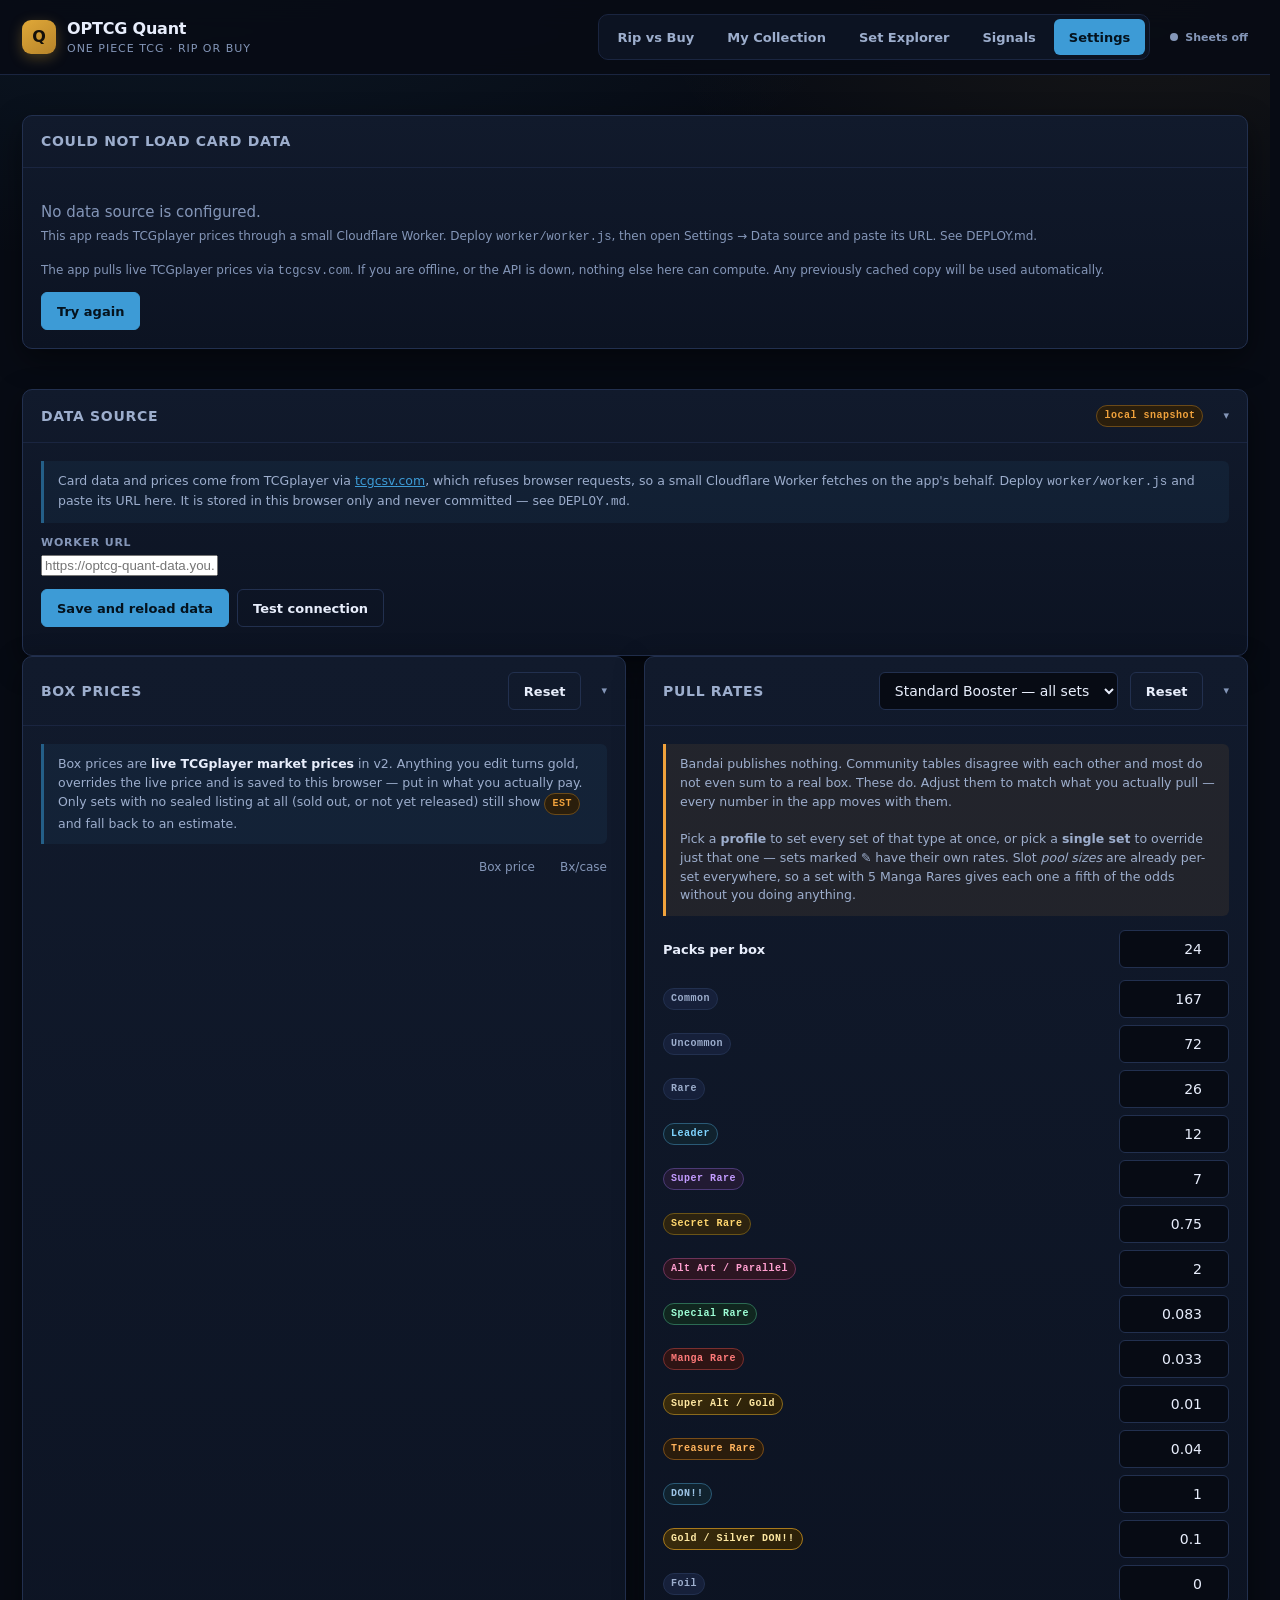
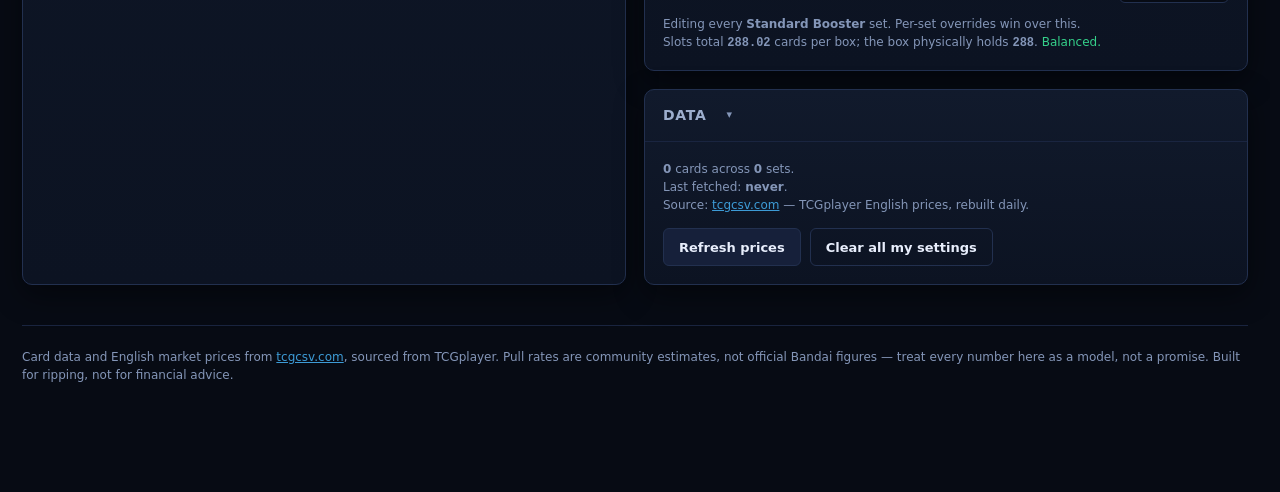
==== commit 61d0ef85: "Add files via upload" ====
--- a/index.html
+++ b/index.html
@@ -95,6 +95,7 @@
   </div>
 
   <main id="app" class="hidden">
+    <div id="render-error" class="hidden"></div>
 
     <!-- ================================================== RIP vs BUY ==== -->
     <section class="view" data-view="rip">
